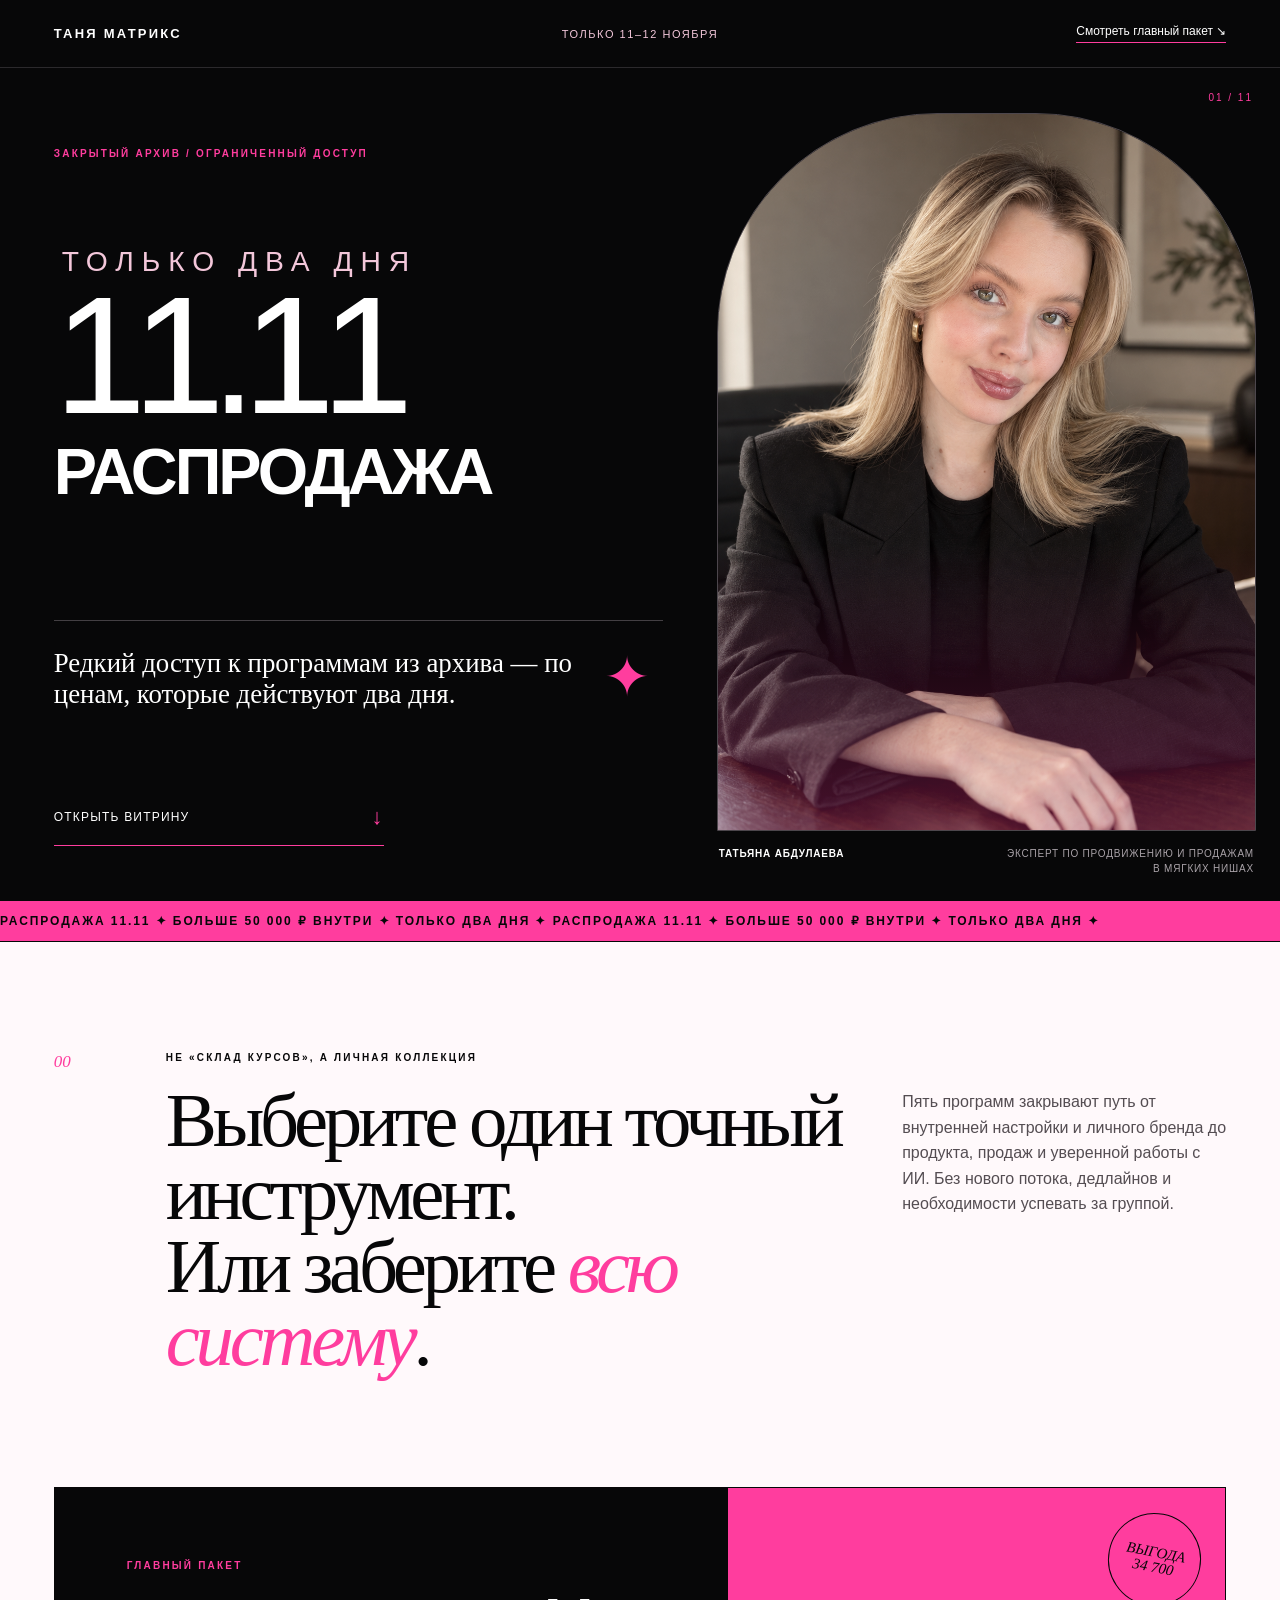
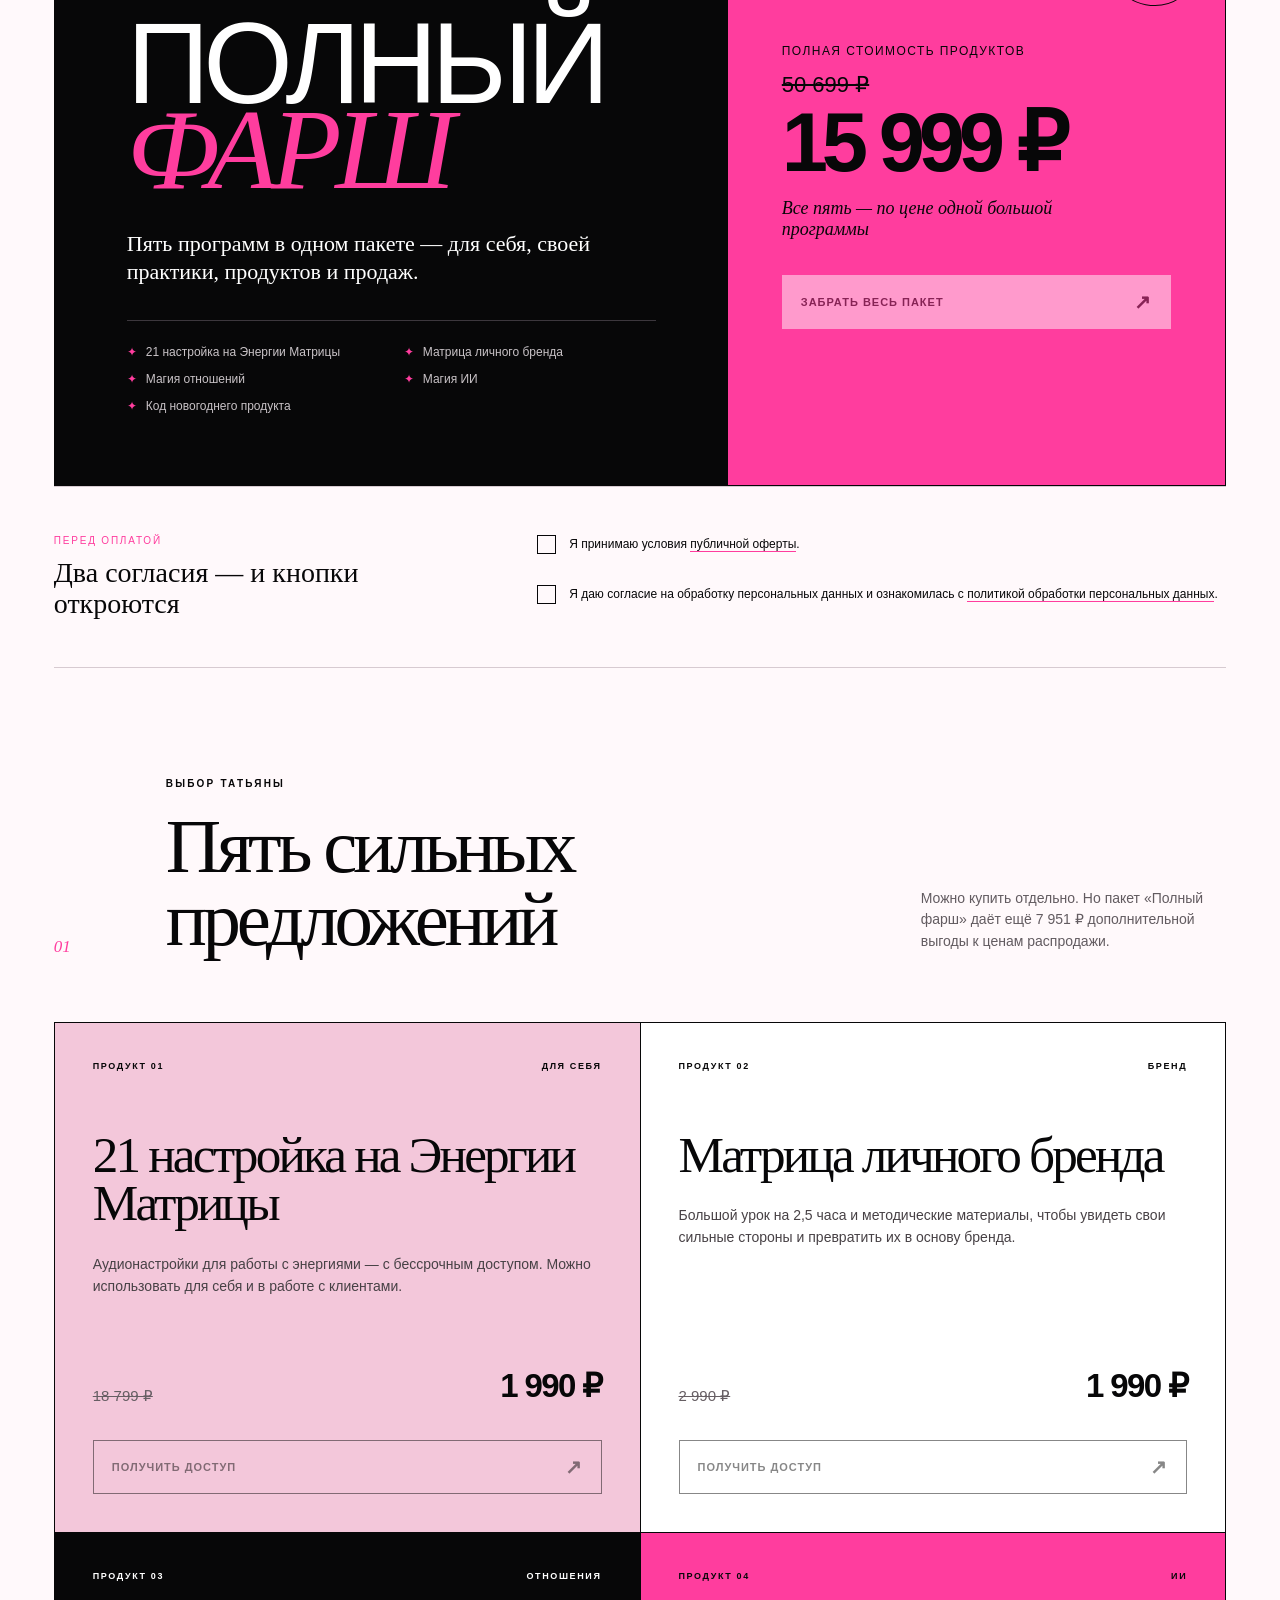
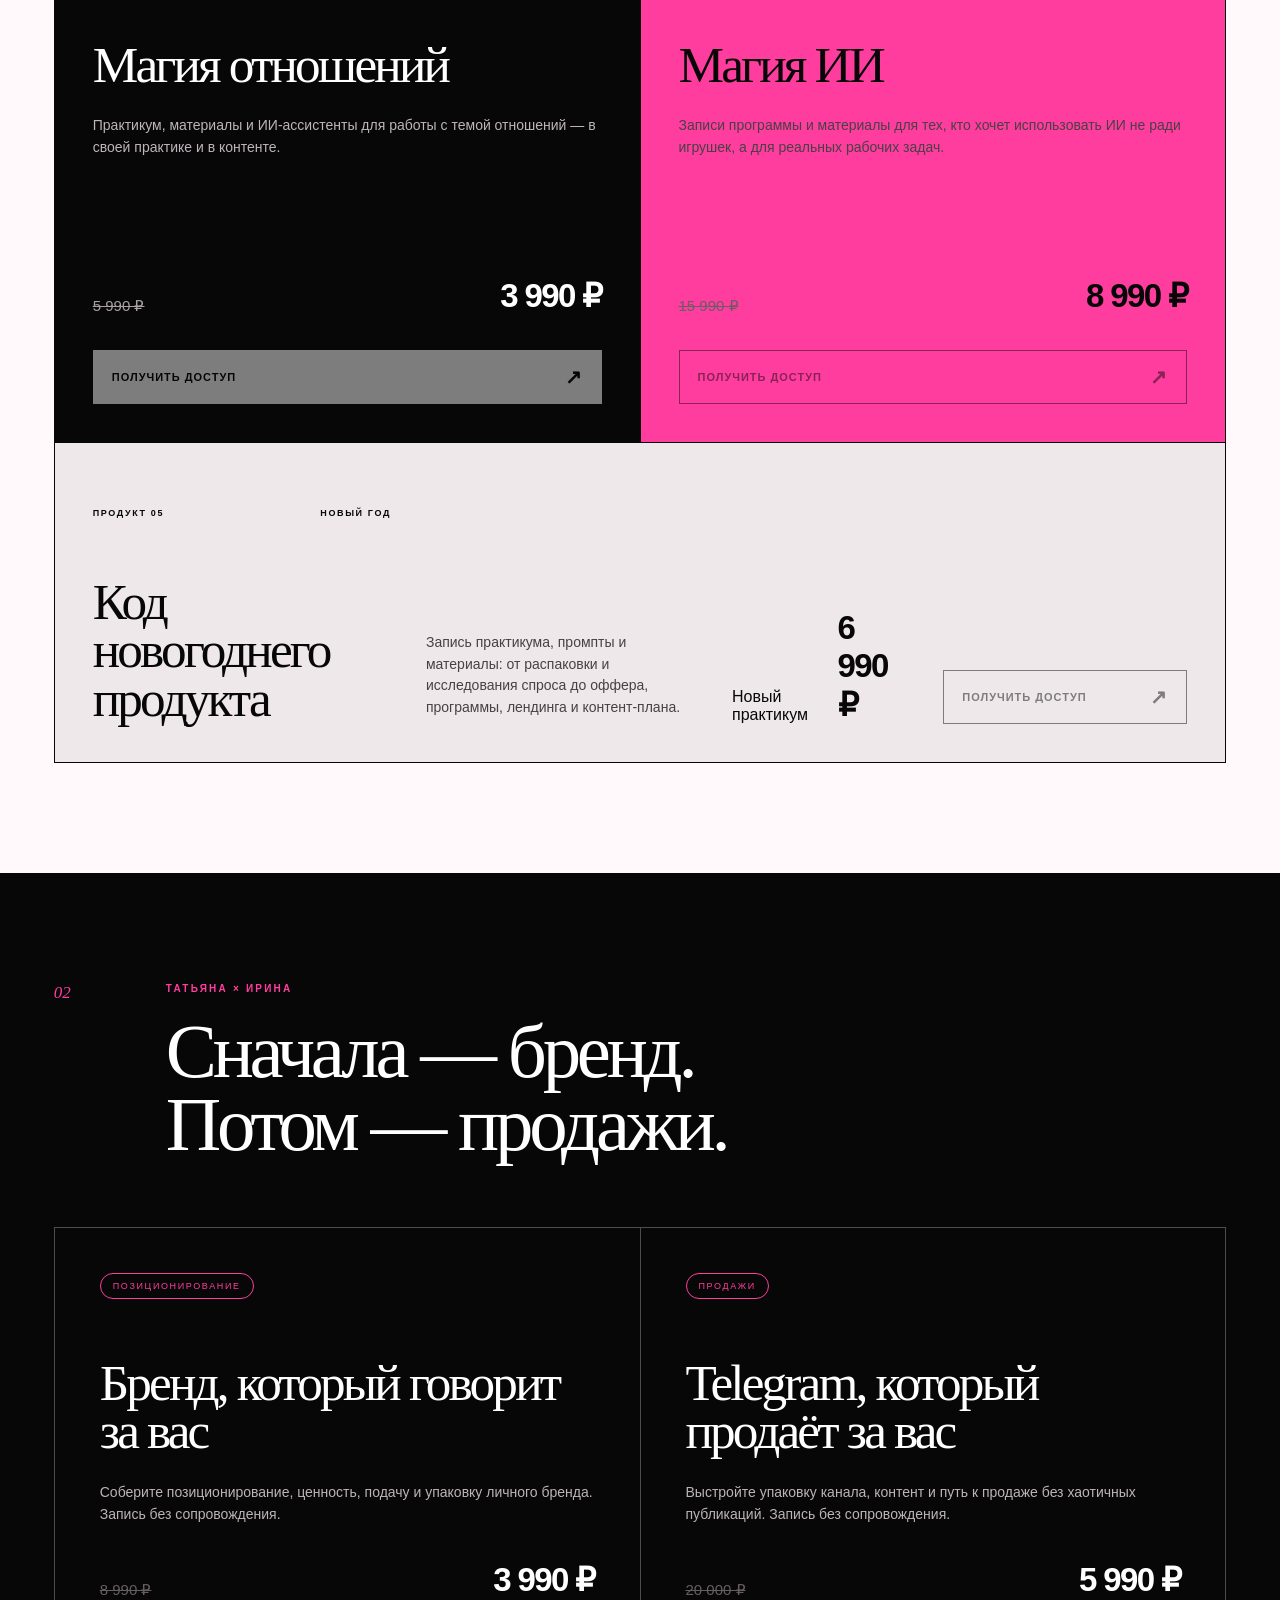
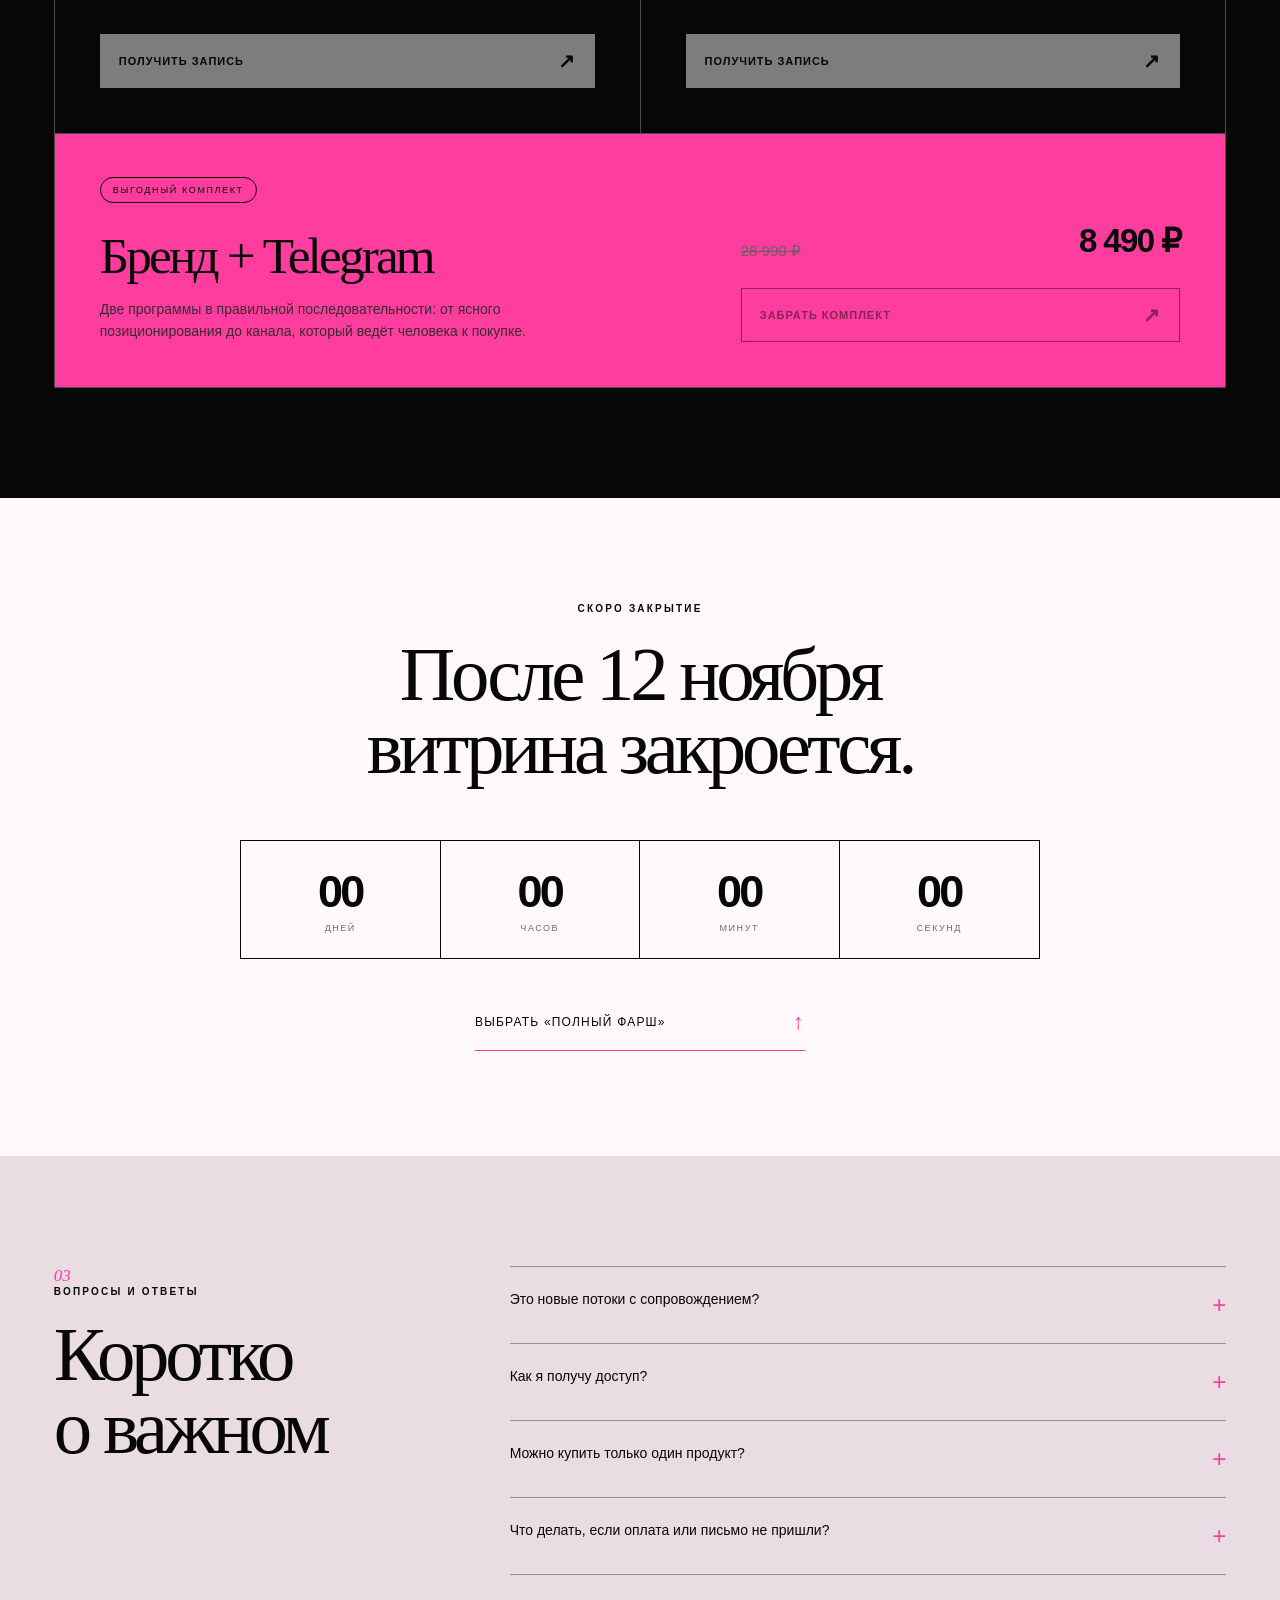
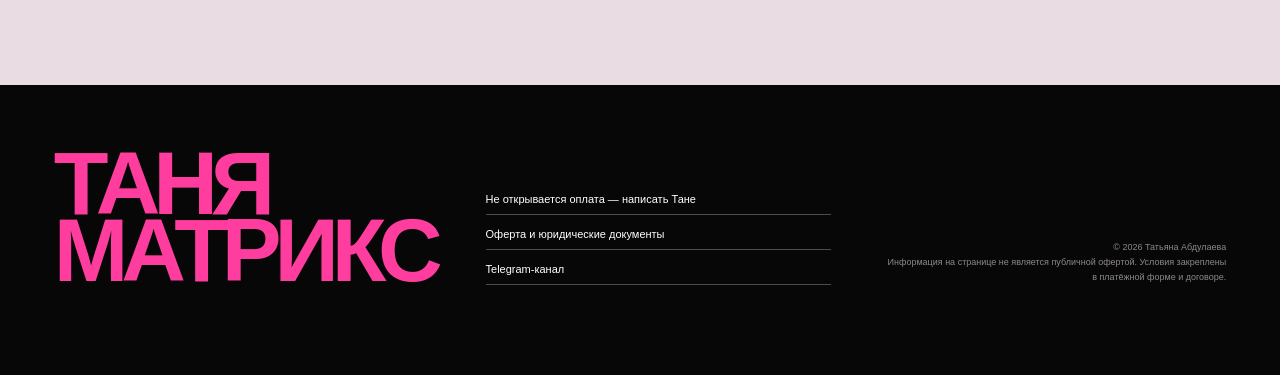
==== index.html @ 7f7f2ad3 "Translate landing interface into Russian" ====
<!doctype html>
<html lang="ru">
<head>
  <meta charset="utf-8">
  <meta name="viewport" content="width=device-width, initial-scale=1">
  <meta name="theme-color" content="#070708">
  <meta name="description" content="Распродажа 11.11 от Татьяны Абдулаевой: программы по Матрице, личному бренду, отношениям, ИИ и продажам.">
  <title>Распродажа 11.11 — Татьяна Абдулаева</title>
  <link rel="stylesheet" href="styles.css">
</head>
<body>
  <a class="skip" href="#offers">К предложениям</a>

  <header class="topbar">
    <a class="brand" href="#top" aria-label="В начало">ТАНЯ МАТРИКС</a>
    <div class="topbar-note">Только 11–12 ноября</div>
    <a class="topbar-link" href="#full">Смотреть главный пакет ↘</a>
  </header>

  <main id="top">
    <section class="hero">
      <div class="hero-copy">
        <p class="kicker">ЗАКРЫТЫЙ АРХИВ / ОГРАНИЧЕННЫЙ ДОСТУП</p>
        <h1><span>ТОЛЬКО ДВА ДНЯ</span> 11.11<br><b>РАСПРОДАЖА</b></h1>
        <div class="hero-line">
          <p>Редкий доступ к программам из архива — по ценам, которые действуют два дня.</p>
          <span class="hero-mark">✦</span>
        </div>
        <a class="arrow-link" href="#offers">Открыть витрину <span>↓</span></a>
      </div>

      <div class="hero-photo-wrap">
        <div class="photo-index">01 / 11</div>
        <div class="photo-frame">
          <img src="assets/tatiana-abdulaeva.png" alt="Татьяна Абдулаева">
        </div>
        <div class="photo-caption">
          <strong>Татьяна Абдулаева</strong>
          <span>Эксперт по продвижению и продажам в мягких нишах</span>
        </div>
      </div>
    </section>

    <div class="ticker" aria-hidden="true">
      <div>РАСПРОДАЖА 11.11 ✦ БОЛЬШЕ 50 000 ₽ ВНУТРИ ✦ ТОЛЬКО ДВА ДНЯ ✦ РАСПРОДАЖА 11.11 ✦ БОЛЬШЕ 50 000 ₽ ВНУТРИ ✦ ТОЛЬКО ДВА ДНЯ ✦</div>
    </div>

    <section class="manifesto section">
      <p class="section-no">00</p>
      <div>
        <p class="eyebrow">НЕ «СКЛАД КУРСОВ», А ЛИЧНАЯ КОЛЛЕКЦИЯ</p>
        <h2>Выберите один точный инструмент.<br>Или заберите <em>всю систему</em>.</h2>
      </div>
      <p class="manifesto-text">Пять программ закрывают путь от внутренней настройки и личного бренда до продукта, продаж и уверенной работы с ИИ. Без нового потока, дедлайнов и необходимости успевать за группой.</p>
    </section>

    <section class="full-drop section" id="full">
      <div class="full-drop-copy">
        <p class="eyebrow pink">ГЛАВНЫЙ ПАКЕТ</p>
        <h2>ПОЛНЫЙ<br><i>ФАРШ</i></h2>
        <p class="full-lead">Пять программ в одном пакете — для себя, своей практики, продуктов и продаж.</p>
        <ul>
          <li>21 настройка на Энергии Матрицы</li>
          <li>Матрица личного бренда</li>
          <li>Магия отношений</li>
          <li>Магия ИИ</li>
          <li>Код новогоднего продукта</li>
        </ul>
      </div>

      <div class="full-drop-price">
        <div class="sticker">ВЫГОДА<br>34 700</div>
        <p>Полная стоимость продуктов</p>
        <s>50 699 ₽</s>
        <strong>15 999 ₽</strong>
        <span>Все пять — по цене одной большой программы</span>
        <a class="buy-button inverse" href="https://payform.ru/b6cWEp3/" target="_blank" rel="noopener" data-buy data-product="Полный фарш">Забрать весь пакет <b>↗</b></a>
      </div>
    </section>

    <section class="consent-wrap section-narrow" id="consent">
      <div class="consent-title">
        <span>Перед оплатой</span>
        <strong>Два согласия — и кнопки откроются</strong>
      </div>
      <div class="consent-fields">
        <label><input type="checkbox" id="offerConsent"><span>Я принимаю условия <a href="https://disk.yandex.ru/d/UmcB7vXuuUsvjw" target="_blank" rel="noopener">публичной оферты</a>.</span></label>
        <label><input type="checkbox" id="privacyConsent"><span>Я даю согласие на обработку персональных данных и ознакомилась с <a href="https://disk.yandex.ru/d/UmcB7vXuuUsvjw" target="_blank" rel="noopener">политикой обработки персональных данных</a>.</span></label>
        <p class="consent-error" id="consentError" role="alert">Поставьте обе галочки, чтобы перейти к оплате.</p>
      </div>
    </section>

    <section class="offers section" id="offers">
      <div class="collection-head">
        <p class="section-no">01</p>
        <div>
          <p class="eyebrow">ВЫБОР ТАТЬЯНЫ</p>
          <h2>Пять сильных<br>предложений</h2>
        </div>
        <p>Можно купить отдельно. Но пакет «Полный фарш» даёт ещё 7 951 ₽ дополнительной выгоды к ценам распродажи.</p>
      </div>

      <div class="product-grid">
        <article class="product-card blush">
          <div class="card-top"><span>ПРОДУКТ 01</span><span>ДЛЯ СЕБЯ</span></div>
          <h3>21 настройка на Энергии Матрицы</h3>
          <p>Аудионастройки для работы с энергиями — с бессрочным доступом. Можно использовать для себя и в работе с клиентами.</p>
          <div class="price-row"><s>18 799 ₽</s><strong>1 990 ₽</strong></div>
          <a class="buy-button" href="https://payform.ru/lncWDYo/" target="_blank" rel="noopener" data-buy data-product="21 настройка на Энергии Матрицы">Получить доступ <b>↗</b></a>
        </article>

        <article class="product-card white">
          <div class="card-top"><span>ПРОДУКТ 02</span><span>БРЕНД</span></div>
          <h3>Матрица личного бренда</h3>
          <p>Большой урок на 2,5 часа и методические материалы, чтобы увидеть свои сильные стороны и превратить их в основу бренда.</p>
          <div class="price-row"><s>2 990 ₽</s><strong>1 990 ₽</strong></div>
          <a class="buy-button" href="https://payform.ru/4scWE5y/" target="_blank" rel="noopener" data-buy data-product="Матрица личного бренда">Получить доступ <b>↗</b></a>
        </article>

        <article class="product-card black">
          <div class="card-top"><span>ПРОДУКТ 03</span><span>ОТНОШЕНИЯ</span></div>
          <h3>Магия отношений</h3>
          <p>Практикум, материалы и ИИ-ассистенты для работы с темой отношений — в своей практике и в контенте.</p>
          <div class="price-row"><s>5 990 ₽</s><strong>3 990 ₽</strong></div>
          <a class="buy-button inverse" href="https://payform.ru/5qcWE35/" target="_blank" rel="noopener" data-buy data-product="Магия отношений">Получить доступ <b>↗</b></a>
        </article>

        <article class="product-card hot">
          <div class="card-top"><span>ПРОДУКТ 04</span><span>ИИ</span></div>
          <h3>Магия ИИ</h3>
          <p>Записи программы и материалы для тех, кто хочет использовать ИИ не ради игрушек, а для реальных рабочих задач.</p>
          <div class="price-row"><s>15 990 ₽</s><strong>8 990 ₽</strong></div>
          <a class="buy-button" href="https://payform.ru/bwcWE9l/" target="_blank" rel="noopener" data-buy data-product="Магия ИИ">Получить доступ <b>↗</b></a>
        </article>

        <article class="product-card wide editorial">
          <div>
            <div class="card-top"><span>ПРОДУКТ 05</span><span>НОВЫЙ ГОД</span></div>
            <h3>Код новогоднего продукта</h3>
          </div>
          <p>Запись практикума, промпты и материалы: от распаковки и исследования спроса до оффера, программы, лендинга и контент-плана.</p>
          <div class="price-row"><span>Новый практикум</span><strong>6 990 ₽</strong></div>
          <a class="buy-button" href="https://payform.ru/g7cWEbB/" target="_blank" rel="noopener" data-buy data-product="Код новогоднего продукта">Получить доступ <b>↗</b></a>
        </article>
      </div>
    </section>

    <section class="collab section">
      <div class="collab-head">
        <p class="section-no">02</p>
        <div>
          <p class="eyebrow pink">ТАТЬЯНА × ИРИНА</p>
          <h2>Сначала — бренд.<br>Потом — продажи.</h2>
        </div>
      </div>

      <div class="collab-grid">
        <article class="collab-card">
          <span class="capsule">ПОЗИЦИОНИРОВАНИЕ</span>
          <h3>Бренд, который говорит за вас</h3>
          <p>Соберите позиционирование, ценность, подачу и упаковку личного бренда. Запись без сопровождения.</p>
          <div class="price-row"><s>8 990 ₽</s><strong>3 990 ₽</strong></div>
          <a class="buy-button inverse" href="https://payform.ru/qlcWExh/" target="_blank" rel="noopener" data-buy data-product="Бренд, который говорит за вас">Получить запись <b>↗</b></a>
        </article>

        <article class="collab-card">
          <span class="capsule">ПРОДАЖИ</span>
          <h3>Telegram, который продаёт за вас</h3>
          <p>Выстройте упаковку канала, контент и путь к продаже без хаотичных публикаций. Запись без сопровождения.</p>
          <div class="price-row"><s>20 000 ₽</s><strong>5 990 ₽</strong></div>
          <a class="buy-button inverse" href="https://payform.ru/3jcWEB8/" target="_blank" rel="noopener" data-buy data-product="Telegram, который продаёт за вас">Получить запись <b>↗</b></a>
        </article>

        <article class="collab-card bundle">
          <div>
            <span class="capsule light">ВЫГОДНЫЙ КОМПЛЕКТ</span>
            <h3>Бренд + Telegram</h3>
            <p>Две программы в правильной последовательности: от ясного позиционирования до канала, который ведёт человека к покупке.</p>
          </div>
          <div class="bundle-buy">
            <div class="price-row"><s>28 990 ₽</s><strong>8 490 ₽</strong></div>
            <a class="buy-button" href="https://payform.ru/ctcWEG5/" target="_blank" rel="noopener" data-buy data-product="Бренд + Telegram">Забрать комплект <b>↗</b></a>
          </div>
        </article>
      </div>
    </section>

    <section class="deadline section-narrow">
      <p class="eyebrow">СКОРО ЗАКРЫТИЕ</p>
      <h2>После 12 ноября<br>витрина закроется.</h2>
      <div class="timer" aria-label="До закрытия распродажи">
        <div><strong id="days">00</strong><span>дней</span></div>
        <div><strong id="hours">00</strong><span>часов</span></div>
        <div><strong id="minutes">00</strong><span>минут</span></div>
        <div><strong id="seconds">00</strong><span>секунд</span></div>
      </div>
      <a class="arrow-link dark" href="#full">Выбрать «Полный фарш» <span>↑</span></a>
    </section>

    <section class="faq section">
      <div>
        <p class="section-no">03</p>
        <p class="eyebrow">ВОПРОСЫ И ОТВЕТЫ</p>
        <h2>Коротко<br>о важном</h2>
      </div>
      <div class="faq-list">
        <details><summary>Это новые потоки с сопровождением?<span>+</span></summary><p>Нет. Вы покупаете записи и материалы и проходите их самостоятельно в удобном темпе.</p></details>
        <details><summary>Как я получу доступ?<span>+</span></summary><p>После оплаты доступ придёт на адрес электронной почты, который вы укажете в форме. Проверьте папки «Спам» и «Промоакции».</p></details>
        <details><summary>Можно купить только один продукт?<span>+</span></summary><p>Да. Все предложения доступны отдельно. «Полный фарш» — вариант для тех, кому нужны сразу все пять программ.</p></details>
        <details><summary>Что делать, если оплата или письмо не пришли?<span>+</span></summary><p>Напишите Татьяне в Telegram — поможем проверить оплату и восстановить доступ.</p></details>
      </div>
    </section>
  </main>

  <footer class="footer">
    <div class="footer-title">ТАНЯ<br>МАТРИКС</div>
    <div class="footer-links">
      <a href="https://t.me/tati012?text=%D0%A2%D0%B0%D0%BD%D1%8F%2C%20%D1%83%20%D0%BC%D0%B5%D0%BD%D1%8F%20%D0%BD%D0%B5%20%D0%BE%D1%82%D0%BA%D1%80%D1%8B%D0%B2%D0%B0%D0%B5%D1%82%D1%81%D1%8F%20%D0%BE%D0%BF%D0%BB%D0%B0%D1%82%D0%B0%20%D1%80%D0%B0%D1%81%D0%BF%D1%80%D0%BE%D0%B4%D0%B0%D0%B6%D0%B8%2011.11" target="_blank" rel="noopener">Не открывается оплата — написать Тане</a>
      <a href="https://disk.yandex.ru/d/UmcB7vXuuUsvjw" target="_blank" rel="noopener">Оферта и юридические документы</a>
      <a href="https://t.me/TanyaMatrix" target="_blank" rel="noopener">Telegram-канал</a>
    </div>
    <div class="footer-copy">© 2026 Татьяна Абдулаева<br>Информация на странице не является публичной офертой. Условия закреплены в платёжной форме и договоре.</div>
  </footer>

  <div class="mobile-bar">
    <div><span>Полный фарш</span><strong>15 999 ₽</strong></div>
    <a href="https://payform.ru/b6cWEp3/" target="_blank" rel="noopener" data-buy data-product="Полный фарш">Купить ↗</a>
  </div>

  <script src="script.js"></script>
</body>
</html>
---- styles.css ----
:root{--black:#070708;--pink:#ff3d9e;--pink2:#ff76b9;--blush:#f3c7da;--paper:#fff9fb;--white:#fff;--line:#252226;--muted:#8d858b;--pad:clamp(20px,4.2vw,72px)}
*{box-sizing:border-box}
html{scroll-behavior:smooth;scroll-padding-top:80px}
body{margin:0;background:var(--paper);color:var(--black);font-family:"Helvetica Neue",Arial,sans-serif;-webkit-font-smoothing:antialiased}
a{color:inherit;text-decoration:none}
button,input{font:inherit}
img{display:block;max-width:100%}
h1,h2,h3,p{margin:0}
h1,h2,h3{font-weight:500;letter-spacing:-.055em}
.skip{position:fixed;left:20px;top:-80px;z-index:99;background:var(--pink);padding:12px 18px}.skip:focus{top:15px}
.topbar{height:68px;padding:0 var(--pad);display:grid;grid-template-columns:1fr auto 1fr;align-items:center;background:var(--black);color:#fff;border-bottom:1px solid #2b292c;position:relative;z-index:5}
.brand{font-size:13px;font-weight:800;letter-spacing:.17em}.topbar-note{font-size:11px;letter-spacing:.14em;text-transform:uppercase;color:var(--blush)}.topbar-link{justify-self:end;font-size:12px;border-bottom:1px solid var(--pink);padding-bottom:4px}
.hero{min-height:calc(100svh - 68px);display:grid;grid-template-columns:1.12fr .88fr;background:var(--black);color:#fff;overflow:hidden}
.hero-copy{padding:80px var(--pad) 54px;display:flex;flex-direction:column;justify-content:space-between;position:relative}
.kicker,.eyebrow{font-size:10px;font-weight:800;letter-spacing:.22em;text-transform:uppercase}.kicker{color:var(--pink)}
.hero h1{font-size:clamp(92px,13vw,210px);line-height:.72;letter-spacing:-.085em;margin:48px 0 70px}.hero h1 span{display:block;font-size:.17em;letter-spacing:.28em;color:var(--blush);margin:0 0 25px 8px}.hero h1 b{display:block;font-size:.39em;line-height:1.05;letter-spacing:-.045em;font-weight:600;margin-top:22px}
.hero-line{display:grid;grid-template-columns:minmax(220px,520px) auto;gap:30px;align-items:end;border-top:1px solid #433f43;padding-top:24px}.hero-line p{font-family:Georgia,serif;font-size:clamp(19px,2.1vw,31px);line-height:1.13}.hero-mark{font-size:55px;color:var(--pink)}
.arrow-link{margin-top:36px;display:flex;justify-content:space-between;align-items:center;width:min(100%,330px);padding:15px 0;border-bottom:1px solid var(--pink);font-size:12px;text-transform:uppercase;letter-spacing:.1em}.arrow-link span{font-size:22px;color:var(--pink)}
.hero-photo-wrap{padding:24px 24px 24px 0;display:grid;grid-template-rows:auto 1fr auto;background:var(--black);min-width:0}.photo-index{text-align:right;font-size:10px;letter-spacing:.2em;color:var(--pink);padding:0 3px 10px}.photo-frame{height:100%;min-height:560px;border-radius:220px 220px 0 0;overflow:hidden;position:relative;border:1px solid #4c464c}.photo-frame:after{content:"";position:absolute;inset:0;background:linear-gradient(180deg,transparent 60%,rgba(255,61,158,.28));mix-blend-mode:screen}.photo-frame img{width:100%;height:100%;object-fit:cover;object-position:50% 42%;filter:saturate(.78) contrast(1.05)}
.photo-caption{display:flex;justify-content:space-between;gap:20px;padding:16px 2px 0;font-size:10px;line-height:1.45;text-transform:uppercase;letter-spacing:.08em}.photo-caption span{text-align:right;color:#a9a2a8;max-width:250px}
.ticker{overflow:hidden;background:var(--pink);border-block:1px solid var(--black);padding:13px 0;white-space:nowrap}.ticker div{font-size:12px;font-weight:900;letter-spacing:.16em;animation:marquee 26s linear infinite}@keyframes marquee{to{transform:translateX(-50%)}}
.section{padding:110px var(--pad)}.section-narrow{margin:0 var(--pad);padding:48px 0}.section-no{font:italic 17px Georgia,serif;color:var(--pink)}
.manifesto{display:grid;grid-template-columns:70px 1.5fr .7fr;gap:42px;align-items:start;background:var(--paper)}.manifesto h2,.collection-head h2,.collab h2,.faq h2,.deadline h2{font-family:Georgia,serif;font-size:clamp(45px,6vw,94px);line-height:.95;margin-top:22px}.manifesto h2 em{color:var(--pink);font-weight:400}.manifesto-text{font-size:16px;line-height:1.6;color:#544d52;max-width:420px;padding-top:37px}
.full-drop{margin:0 var(--pad);padding:0;display:grid;grid-template-columns:1.15fr .85fr;background:var(--black);color:#fff;border:1px solid var(--black);position:relative;overflow:hidden}.full-drop:before{content:"11.11";position:absolute;right:-70px;top:-50px;font-size:220px;font-weight:900;color:#ffffff09;letter-spacing:-.09em}.full-drop-copy{padding:72px}.eyebrow.pink{color:var(--pink)}.full-drop h2{font-size:clamp(72px,9vw,148px);line-height:.74;margin:50px 0 38px}.full-drop h2 i{color:var(--pink);font-family:Georgia,serif;font-weight:400}.full-lead{font:22px/1.25 Georgia,serif;max-width:520px;margin-bottom:35px}.full-drop ul{margin:0;padding:24px 0 0;list-style:none;border-top:1px solid #3c373d;display:grid;grid-template-columns:1fr 1fr;gap:13px 25px;font-size:12px;color:#c9c3c7}.full-drop li:before{content:"✦";color:var(--pink);margin-right:9px}.full-drop-price{background:var(--pink);color:var(--black);padding:72px 54px;display:flex;flex-direction:column;justify-content:center;position:relative}.full-drop-price p{font-size:12px;text-transform:uppercase;letter-spacing:.12em}.full-drop-price s{font-size:22px;margin-top:14px}.full-drop-price>strong{font-size:clamp(55px,6.5vw,104px);letter-spacing:-.075em;line-height:.9;margin:8px 0 17px}.full-drop-price>span{font:italic 18px Georgia,serif;max-width:350px}.sticker{position:absolute;right:24px;top:25px;width:93px;height:93px;border:1px solid var(--black);border-radius:50%;display:grid;place-items:center;text-align:center;font:italic 15px/1 Georgia,serif;transform:rotate(11deg)}
.buy-button{margin-top:35px;min-height:53px;padding:14px 18px;display:flex;justify-content:space-between;align-items:center;border:1px solid var(--black);font-size:11px;font-weight:800;letter-spacing:.09em;text-transform:uppercase;transition:.2s}.buy-button:hover{transform:translateY(-3px);box-shadow:5px 5px 0 var(--black)}.buy-button b{font-size:20px}.buy-button.inverse{border-color:#fff;background:#fff;color:var(--black)}.buy-button.inverse:hover{box-shadow:5px 5px 0 var(--pink)}.buy-button[aria-disabled="true"]{opacity:.48;cursor:not-allowed;filter:grayscale(.7)}
.consent-wrap{border-block:1px solid #d7cbd1;display:grid;grid-template-columns:.75fr 1.25fr;gap:70px;scroll-margin-top:90px}.consent-title{display:flex;flex-direction:column;gap:12px}.consent-title span{font-size:10px;letter-spacing:.18em;text-transform:uppercase;color:var(--pink)}.consent-title strong{font:28px/1.08 Georgia,serif}.consent-fields{display:grid;gap:15px}.consent-fields label{display:flex;gap:13px;align-items:flex-start;font-size:12px;line-height:1.5}.consent-fields input{appearance:none;flex:0 0 19px;height:19px;border:1px solid var(--black);margin:0;display:grid;place-items:center}.consent-fields input:checked{background:var(--pink)}.consent-fields input:checked:after{content:"✓";font-weight:bold;font-size:13px}.consent-fields a{border-bottom:1px solid var(--pink)}.consent-error{font-size:11px;color:#b0004e;display:none}.consent-error.show{display:block}
.collection-head{display:grid;grid-template-columns:70px 1.4fr .6fr;gap:42px;align-items:end;margin-bottom:65px}.collection-head>p:last-child{font-size:14px;line-height:1.55;color:#625b60;padding-bottom:4px}.product-grid{display:grid;grid-template-columns:repeat(2,1fr);border-top:1px solid var(--black);border-left:1px solid var(--black)}.product-card{min-height:510px;padding:38px;display:flex;flex-direction:column;border-right:1px solid var(--black);border-bottom:1px solid var(--black)}.product-card.blush{background:var(--blush)}.product-card.white{background:#fff}.product-card.black{background:var(--black);color:#fff}.product-card.hot{background:var(--pink)}.card-top{display:flex;justify-content:space-between;font-size:9px;font-weight:800;letter-spacing:.18em}.product-card h3,.collab-card h3{font-family:Georgia,serif;font-size:clamp(34px,4vw,62px);line-height:.95;margin:60px 0 26px}.product-card p{font-size:14px;line-height:1.55;max-width:510px;color:#474145}.product-card.black p{color:#bdb5ba}.price-row{margin-top:auto;padding-top:35px;display:flex;justify-content:space-between;gap:15px;align-items:end}.price-row s{font-size:15px;color:#665e63}.black .price-row s{color:#aaa1a7}.price-row strong{font-size:33px;letter-spacing:-.05em}.product-card.wide{grid-column:1/-1;min-height:320px;display:grid;grid-template-columns:1.1fr 1fr .65fr .9fr;gap:35px;align-items:end;background:#eee8eb}.product-card.wide h3{margin-bottom:0}.product-card.wide p{padding-bottom:5px}.product-card.wide .price-row{padding:0}.product-card.wide .buy-button{margin:0}
.collab{background:var(--black);color:#fff}.collab-head{display:grid;grid-template-columns:70px 1fr;gap:42px;margin-bottom:65px}.collab-grid{display:grid;grid-template-columns:1fr 1fr;border-left:1px solid #504a50;border-top:1px solid #504a50}.collab-card{padding:45px;min-height:470px;border-right:1px solid #504a50;border-bottom:1px solid #504a50;display:flex;flex-direction:column}.capsule{align-self:flex-start;border:1px solid var(--pink);color:var(--pink);border-radius:999px;padding:7px 12px;font-size:9px;letter-spacing:.18em}.collab-card p{font-size:14px;line-height:1.55;color:#bcb4b9;max-width:500px}.collab-card.bundle{grid-column:1/-1;min-height:auto;display:grid;grid-template-columns:1fr .75fr;gap:55px;background:var(--pink);color:var(--black)}.collab-card.bundle h3{margin:35px 0 18px}.collab-card.bundle p{color:#3a2932}.capsule.light{border-color:var(--black);color:var(--black)}.bundle-buy{display:flex;flex-direction:column;justify-content:end}.bundle-buy .price-row{margin:0}.bundle-buy .buy-button{margin-top:28px}
.deadline{text-align:center;padding:105px 0}.deadline h2{margin:25px auto 55px}.timer{display:grid;grid-template-columns:repeat(4,1fr);max-width:800px;margin:auto;border:1px solid var(--black)}.timer div{padding:25px 10px;border-right:1px solid var(--black)}.timer div:last-child{border-right:0}.timer strong{display:block;font-size:45px;letter-spacing:-.06em}.timer span{display:block;font-size:9px;text-transform:uppercase;letter-spacing:.17em;color:#716a6f;margin-top:5px}.arrow-link.dark{margin:35px auto 0;color:var(--black)}
.faq{display:grid;grid-template-columns:.7fr 1.3fr;gap:70px;background:#eadce3}.faq-list details{border-top:1px solid #988d93}.faq-list details:last-child{border-bottom:1px solid #988d93}.faq-list summary{cursor:pointer;list-style:none;padding:24px 0;display:flex;justify-content:space-between;gap:20px;font-size:14px}.faq-list summary::-webkit-details-marker{display:none}.faq-list summary span{font-size:24px;color:var(--pink)}.faq-list details[open] summary span{transform:rotate(45deg)}.faq-list details p{font-size:13px;line-height:1.6;color:#5e565b;padding:0 40px 24px 0;max-width:720px}
.footer{padding:65px var(--pad) 90px;background:var(--black);color:#fff;display:grid;grid-template-columns:1fr 1fr 1fr;gap:50px;align-items:end}.footer-title{font-size:clamp(46px,7vw,105px);font-weight:900;line-height:.75;letter-spacing:-.08em;color:var(--pink)}.footer-links{display:flex;flex-direction:column;gap:13px;font-size:11px}.footer-links a{border-bottom:1px solid #504a50;padding-bottom:9px}.footer-copy{font-size:9px;line-height:1.65;color:#8e878c;text-align:right}.mobile-bar{display:none}
@media(max-width:900px){.topbar{grid-template-columns:1fr 1fr}.topbar-note{display:none}.hero{grid-template-columns:1fr}.hero-copy{min-height:620px;padding-top:55px}.hero h1{font-size:clamp(86px,25vw,150px);margin:55px 0}.hero-photo-wrap{padding:0 20px 25px}.photo-frame{min-height:0;height:auto;aspect-ratio:.83}.manifesto,.collection-head{grid-template-columns:45px 1fr}.manifesto-text,.collection-head>p:last-child{grid-column:2}.full-drop{grid-template-columns:1fr}.full-drop-copy{padding:55px 35px}.full-drop-price{padding:55px 35px}.product-card.wide{grid-template-columns:1fr;align-items:start}.product-card.wide .price-row{padding-top:15px}.consent-wrap{grid-template-columns:1fr;gap:28px}.footer{grid-template-columns:1fr 1fr}.footer-copy{grid-column:1/-1;text-align:left}.full-drop ul{grid-template-columns:1fr}}
@media(max-width:620px){body{padding-bottom:72px}.topbar{height:58px;padding:0 18px}.brand{font-size:11px}.topbar-link{font-size:9px}.hero{min-height:auto}.hero-copy{min-height:545px;padding:45px 20px 35px}.hero h1{font-size:26vw;line-height:.76;margin:45px 0}.hero h1 b{font-size:.36em;margin-top:16px}.hero-line{grid-template-columns:1fr auto}.hero-line p{font-size:18px}.hero-mark{font-size:35px}.hero-photo-wrap{padding:0 12px 18px}.photo-caption{flex-direction:column;gap:4px}.photo-caption span{text-align:left}.ticker{padding:11px 0}.section{padding:72px 20px}.section-narrow{margin:0 20px}.manifesto{grid-template-columns:1fr;gap:22px}.manifesto .section-no{display:none}.manifesto h2,.collection-head h2,.collab h2,.faq h2,.deadline h2{font-size:44px}.manifesto-text,.collection-head>p:last-child{grid-column:auto;padding-top:0}.full-drop{margin:0}.full-drop-copy,.full-drop-price{padding:50px 20px}.full-drop h2{font-size:74px}.full-drop-price>strong{font-size:57px}.sticker{width:72px;height:72px;font-size:10px}.consent-wrap{padding:35px 0}.collection-head{grid-template-columns:1fr;gap:22px}.collection-head .section-no{display:none}.product-grid{grid-template-columns:1fr}.product-card{min-height:450px;padding:27px}.product-card.wide{grid-column:auto}.product-card h3,.collab-card h3{font-size:39px;margin-top:45px}.collab-head{grid-template-columns:1fr}.collab-head .section-no{display:none}.collab-grid{grid-template-columns:1fr}.collab-card{min-height:430px;padding:30px}.collab-card.bundle{grid-column:auto;grid-template-columns:1fr;min-height:auto}.timer strong{font-size:30px}.timer div{padding:18px 5px}.timer span{font-size:7px}.faq{grid-template-columns:1fr;gap:45px}.footer{grid-template-columns:1fr;padding:55px 20px 35px}.footer-copy{text-align:left}.mobile-bar{position:fixed;z-index:20;bottom:0;left:0;right:0;height:72px;padding:10px 12px;background:var(--black);color:#fff;display:flex;justify-content:space-between;align-items:center;border-top:1px solid #3c373d}.mobile-bar div{display:flex;flex-direction:column;font-size:10px}.mobile-bar strong{font-size:20px;color:var(--pink)}.mobile-bar a{background:var(--pink);color:var(--black);padding:14px 17px;font-size:11px;font-weight:bold}.mobile-bar a[aria-disabled="true"]{opacity:.5}}
@media(prefers-reduced-motion:reduce){html{scroll-behavior:auto}.ticker div{animation:none}.buy-button{transition:none}}
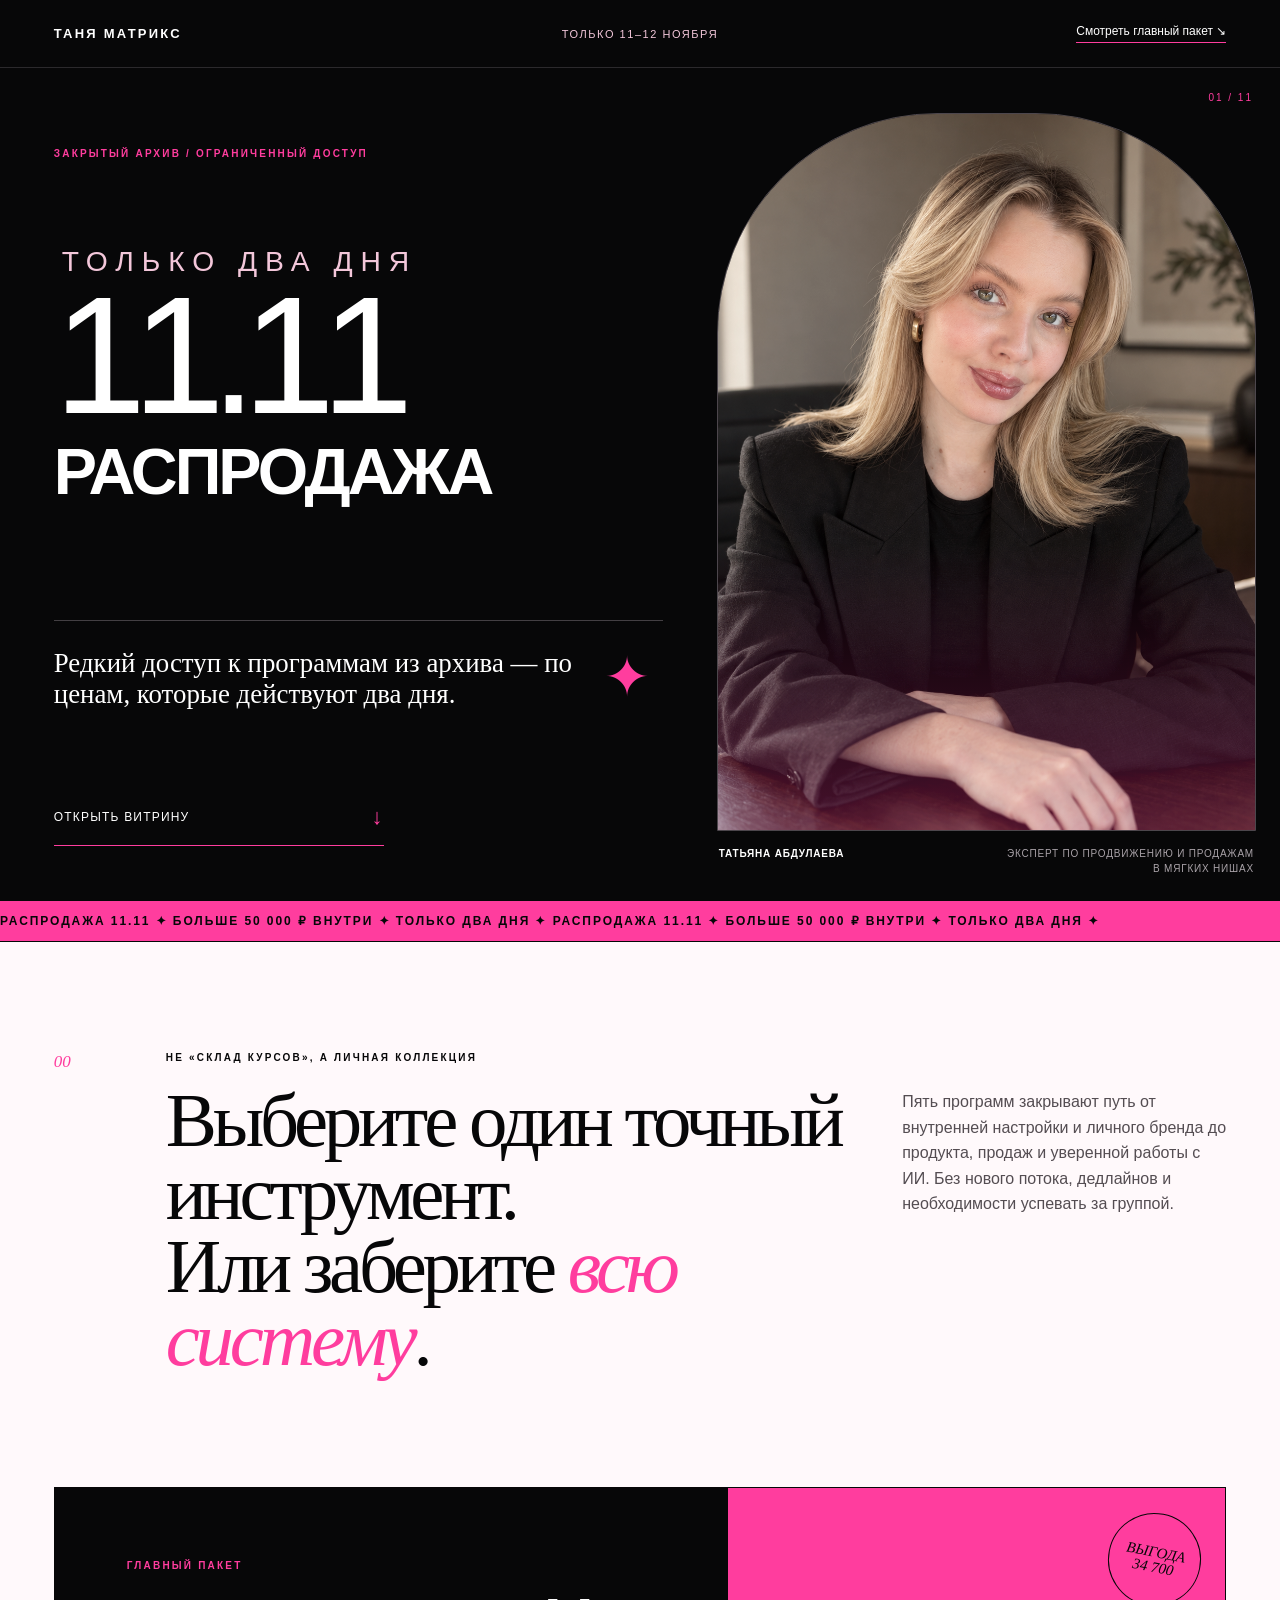
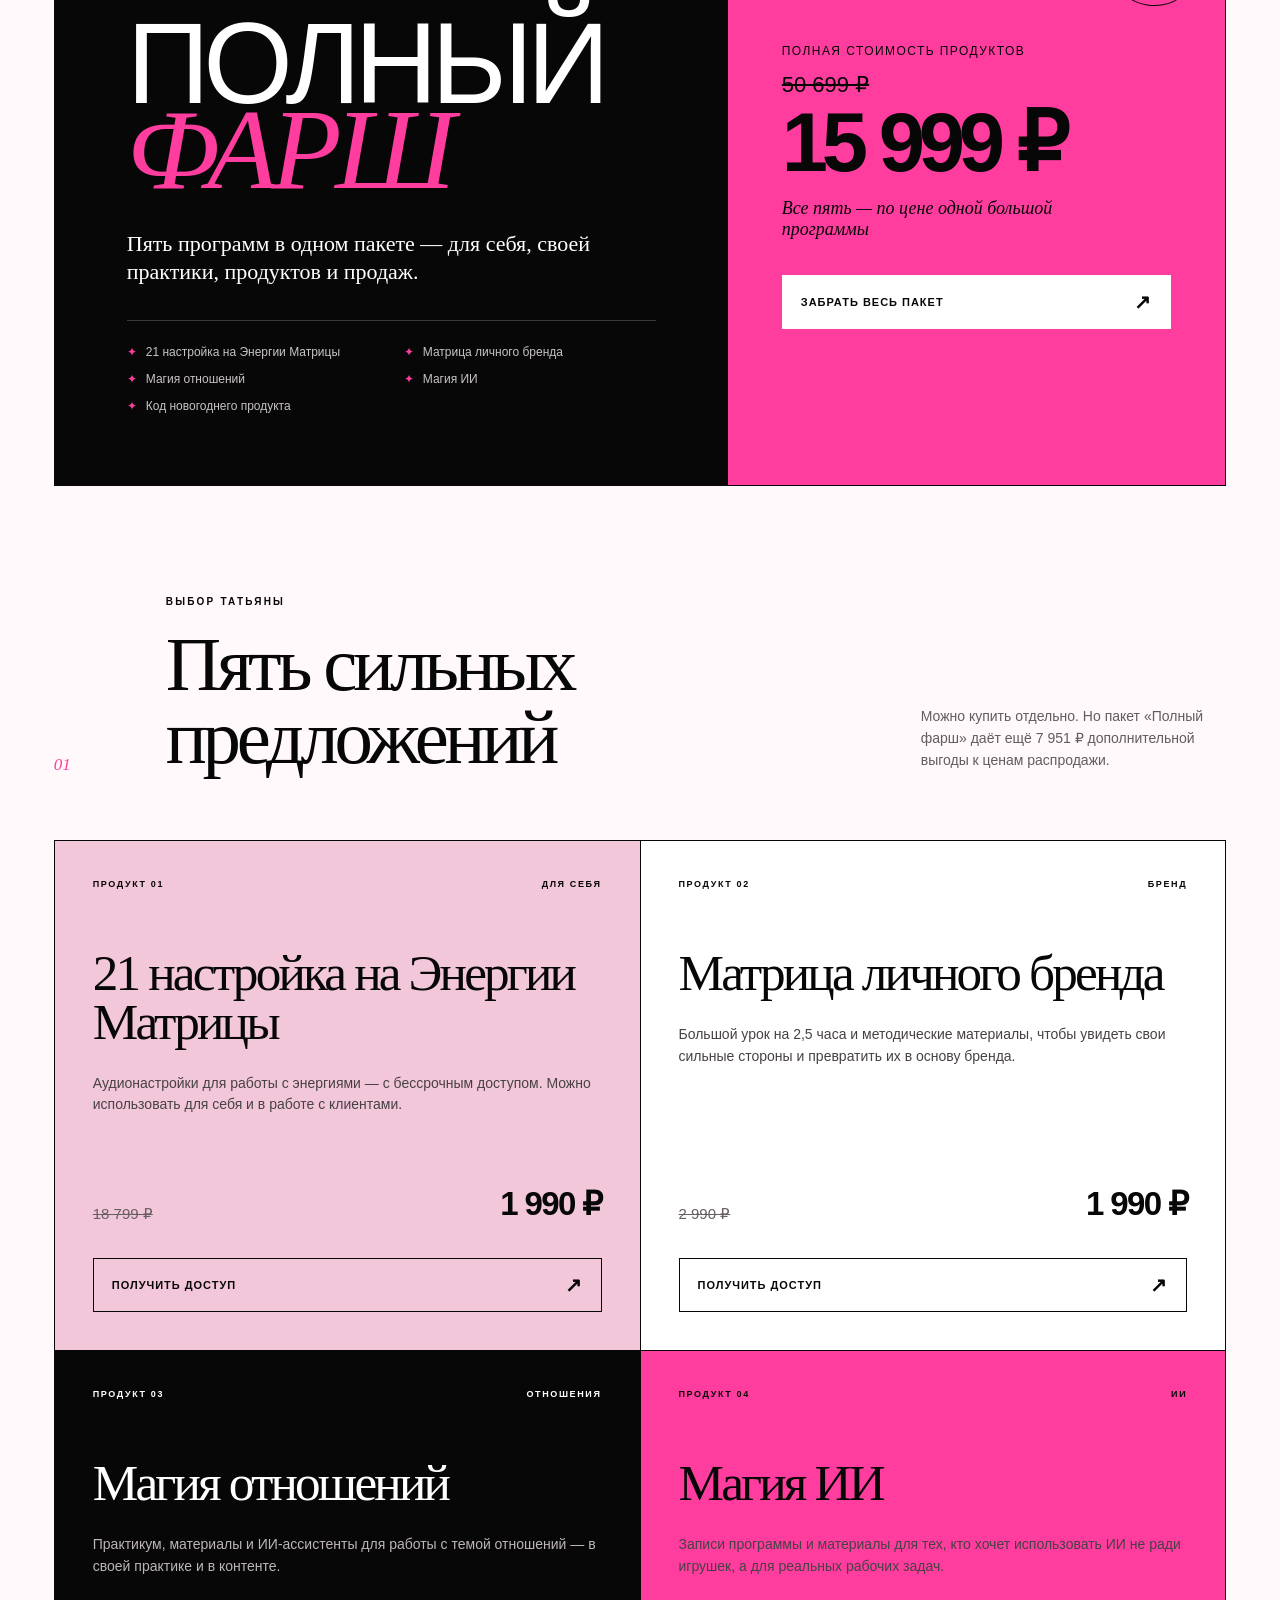
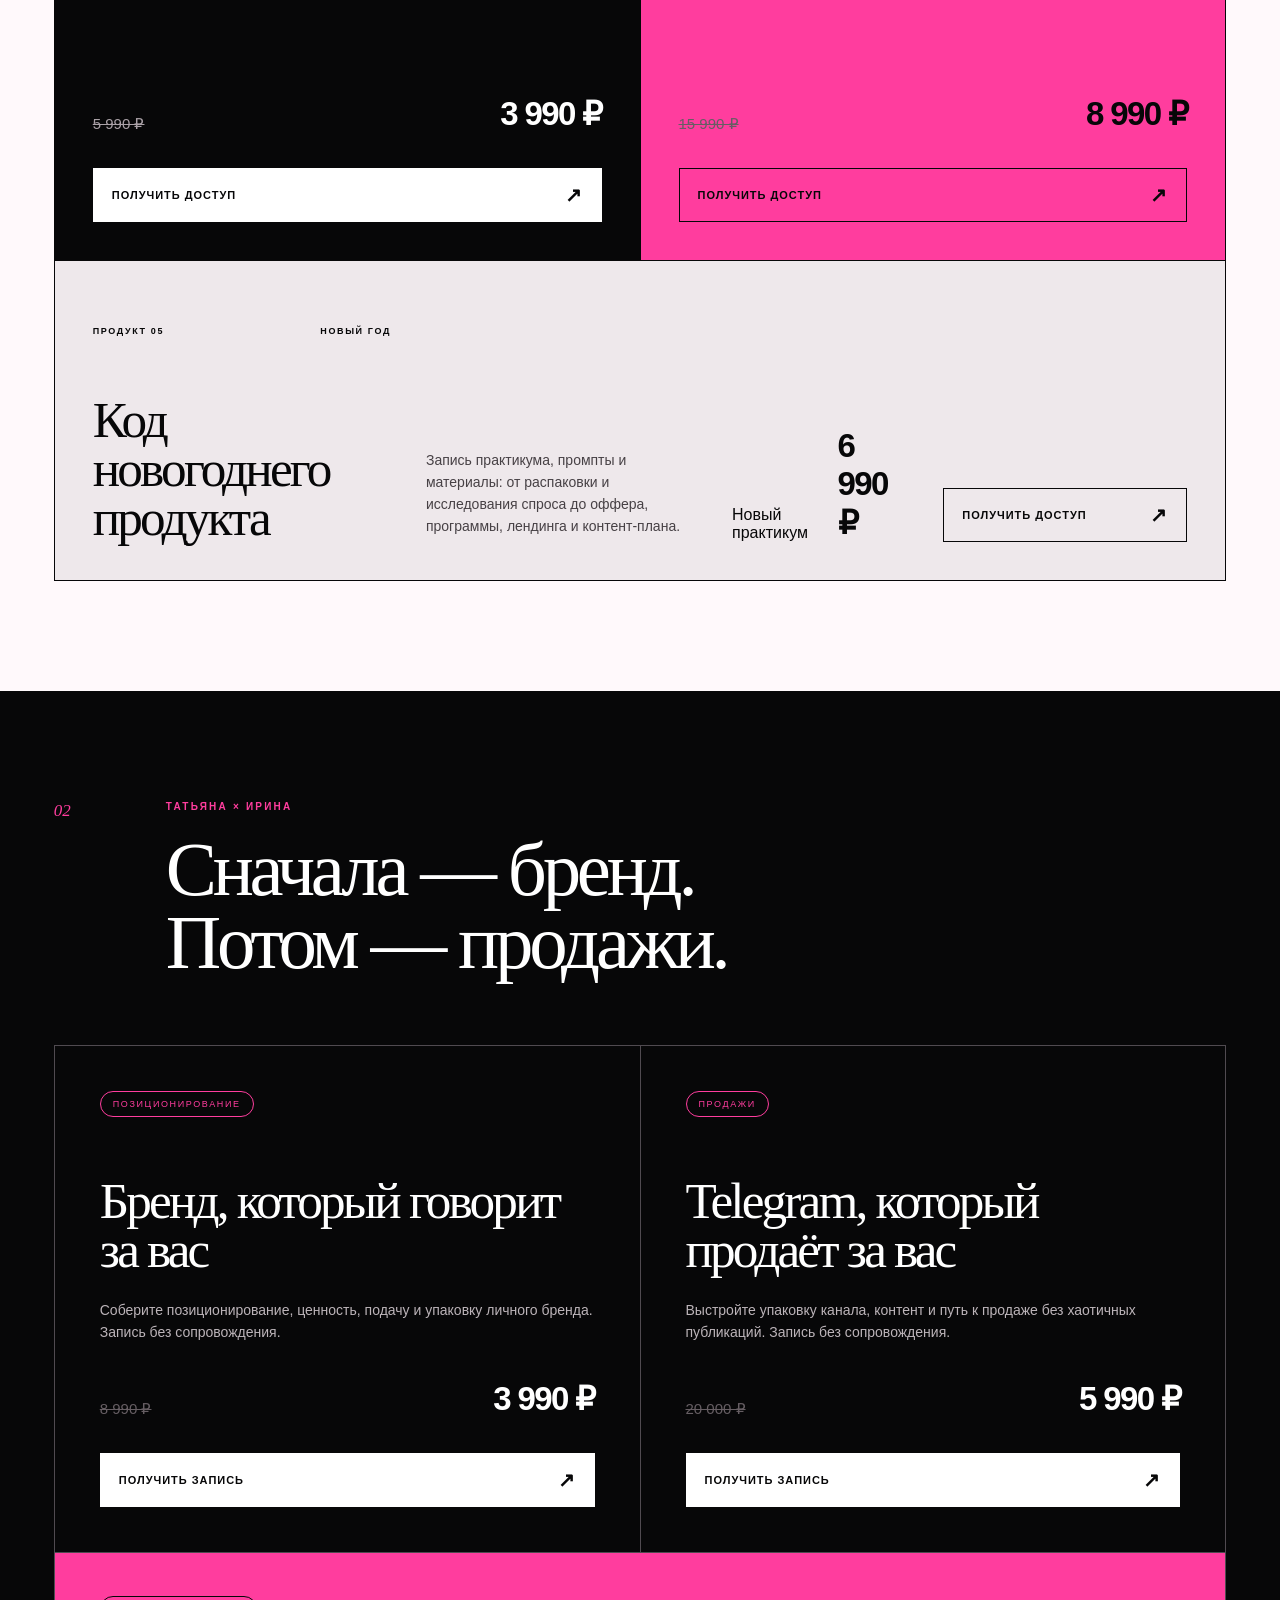
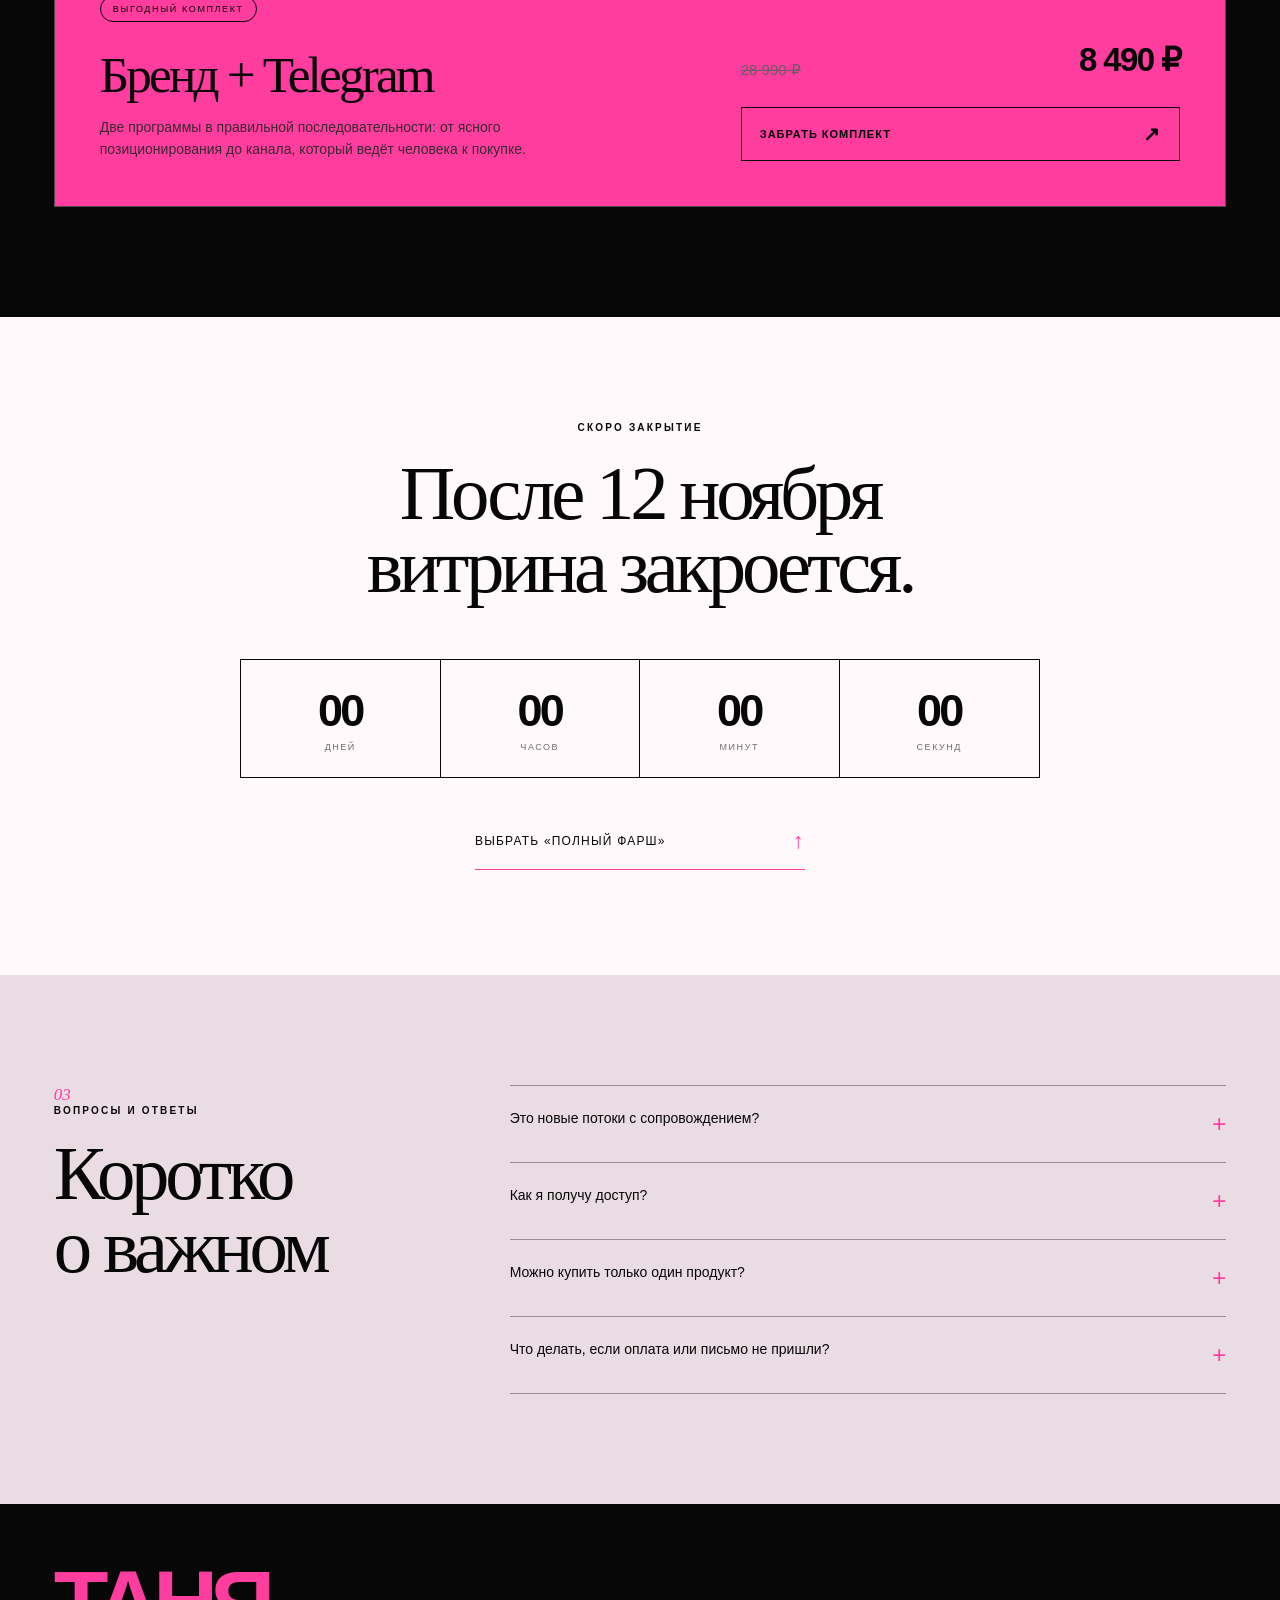
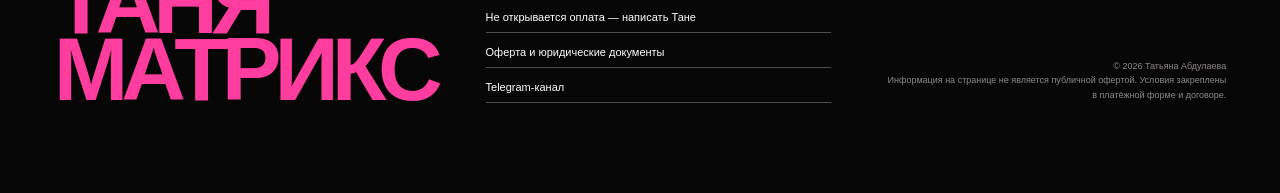
==== commit 95fe5cc5: "Move purchase consents into payment modal" ====
--- a/index.html
+++ b/index.html
@@ -78,18 +78,6 @@
       </div>
     </section>
 
-    <section class="consent-wrap section-narrow" id="consent">
-      <div class="consent-title">
-        <span>Перед оплатой</span>
-        <strong>Два согласия — и кнопки откроются</strong>
-      </div>
-      <div class="consent-fields">
-        <label><input type="checkbox" id="offerConsent"><span>Я принимаю условия <a href="https://disk.yandex.ru/d/UmcB7vXuuUsvjw" target="_blank" rel="noopener">публичной оферты</a>.</span></label>
-        <label><input type="checkbox" id="privacyConsent"><span>Я даю согласие на обработку персональных данных и ознакомилась с <a href="https://disk.yandex.ru/d/UmcB7vXuuUsvjw" target="_blank" rel="noopener">политикой обработки персональных данных</a>.</span></label>
-        <p class="consent-error" id="consentError" role="alert">Поставьте обе галочки, чтобы перейти к оплате.</p>
-      </div>
-    </section>
-
     <section class="offers section" id="offers">
       <div class="collection-head">
         <p class="section-no">01</p>
@@ -227,6 +215,22 @@
     <a href="https://payform.ru/b6cWEp3/" target="_blank" rel="noopener" data-buy data-product="Полный фарш">Купить ↗</a>
   </div>
 
+  <div class="purchase-modal" id="purchaseModal" hidden>
+    <button class="purchase-modal-backdrop" type="button" data-modal-close aria-label="Закрыть окно оплаты"></button>
+    <section class="purchase-modal-card" role="dialog" aria-modal="true" aria-labelledby="purchaseModalTitle">
+      <button class="purchase-modal-close" type="button" data-modal-close aria-label="Закрыть">×</button>
+      <p class="eyebrow pink">ПЕРЕД ОПЛАТОЙ</p>
+      <h2 id="purchaseModalTitle">Подтвердите согласия</h2>
+      <p class="purchase-product">Вы выбрали: <strong id="purchaseProductName"></strong></p>
+      <div class="purchase-consents">
+        <label><input type="checkbox" id="modalOfferConsent"><span>Я принимаю условия <a href="https://disk.yandex.ru/d/UmcB7vXuuUsvjw" target="_blank" rel="noopener">публичной оферты</a>.</span></label>
+        <label><input type="checkbox" id="modalPrivacyConsent"><span>Я даю согласие на обработку персональных данных и ознакомилась с <a href="https://disk.yandex.ru/d/UmcB7vXuuUsvjw" target="_blank" rel="noopener">политикой обработки персональных данных</a>.</span></label>
+      </div>
+      <p class="purchase-error" id="purchaseError" role="alert">Поставьте обе галочки, чтобы перейти к оплате.</p>
+      <a class="buy-button purchase-confirm" id="purchaseConfirm" href="#" target="_blank" rel="noopener" aria-disabled="true">Перейти к оплате <b>↗</b></a>
+    </section>
+  </div>
+
   <script src="script.js"></script>
 </body>
 </html>
--- a/styles.css
+++ b/styles.css
@@ -23,12 +23,12 @@
 .manifesto{display:grid;grid-template-columns:70px 1.5fr .7fr;gap:42px;align-items:start;background:var(--paper)}.manifesto h2,.collection-head h2,.collab h2,.faq h2,.deadline h2{font-family:Georgia,serif;font-size:clamp(45px,6vw,94px);line-height:.95;margin-top:22px}.manifesto h2 em{color:var(--pink);font-weight:400}.manifesto-text{font-size:16px;line-height:1.6;color:#544d52;max-width:420px;padding-top:37px}
 .full-drop{margin:0 var(--pad);padding:0;display:grid;grid-template-columns:1.15fr .85fr;background:var(--black);color:#fff;border:1px solid var(--black);position:relative;overflow:hidden}.full-drop:before{content:"11.11";position:absolute;right:-70px;top:-50px;font-size:220px;font-weight:900;color:#ffffff09;letter-spacing:-.09em}.full-drop-copy{padding:72px}.eyebrow.pink{color:var(--pink)}.full-drop h2{font-size:clamp(72px,9vw,148px);line-height:.74;margin:50px 0 38px}.full-drop h2 i{color:var(--pink);font-family:Georgia,serif;font-weight:400}.full-lead{font:22px/1.25 Georgia,serif;max-width:520px;margin-bottom:35px}.full-drop ul{margin:0;padding:24px 0 0;list-style:none;border-top:1px solid #3c373d;display:grid;grid-template-columns:1fr 1fr;gap:13px 25px;font-size:12px;color:#c9c3c7}.full-drop li:before{content:"✦";color:var(--pink);margin-right:9px}.full-drop-price{background:var(--pink);color:var(--black);padding:72px 54px;display:flex;flex-direction:column;justify-content:center;position:relative}.full-drop-price p{font-size:12px;text-transform:uppercase;letter-spacing:.12em}.full-drop-price s{font-size:22px;margin-top:14px}.full-drop-price>strong{font-size:clamp(55px,6.5vw,104px);letter-spacing:-.075em;line-height:.9;margin:8px 0 17px}.full-drop-price>span{font:italic 18px Georgia,serif;max-width:350px}.sticker{position:absolute;right:24px;top:25px;width:93px;height:93px;border:1px solid var(--black);border-radius:50%;display:grid;place-items:center;text-align:center;font:italic 15px/1 Georgia,serif;transform:rotate(11deg)}
 .buy-button{margin-top:35px;min-height:53px;padding:14px 18px;display:flex;justify-content:space-between;align-items:center;border:1px solid var(--black);font-size:11px;font-weight:800;letter-spacing:.09em;text-transform:uppercase;transition:.2s}.buy-button:hover{transform:translateY(-3px);box-shadow:5px 5px 0 var(--black)}.buy-button b{font-size:20px}.buy-button.inverse{border-color:#fff;background:#fff;color:var(--black)}.buy-button.inverse:hover{box-shadow:5px 5px 0 var(--pink)}.buy-button[aria-disabled="true"]{opacity:.48;cursor:not-allowed;filter:grayscale(.7)}
-.consent-wrap{border-block:1px solid #d7cbd1;display:grid;grid-template-columns:.75fr 1.25fr;gap:70px;scroll-margin-top:90px}.consent-title{display:flex;flex-direction:column;gap:12px}.consent-title span{font-size:10px;letter-spacing:.18em;text-transform:uppercase;color:var(--pink)}.consent-title strong{font:28px/1.08 Georgia,serif}.consent-fields{display:grid;gap:15px}.consent-fields label{display:flex;gap:13px;align-items:flex-start;font-size:12px;line-height:1.5}.consent-fields input{appearance:none;flex:0 0 19px;height:19px;border:1px solid var(--black);margin:0;display:grid;place-items:center}.consent-fields input:checked{background:var(--pink)}.consent-fields input:checked:after{content:"✓";font-weight:bold;font-size:13px}.consent-fields a{border-bottom:1px solid var(--pink)}.consent-error{font-size:11px;color:#b0004e;display:none}.consent-error.show{display:block}
+.purchase-modal[hidden]{display:none}.purchase-modal{position:fixed;z-index:100;inset:0;display:grid;place-items:center;padding:24px}.purchase-modal-backdrop{position:absolute;inset:0;border:0;background:rgba(7,7,8,.78);backdrop-filter:blur(8px);cursor:pointer}.purchase-modal-card{position:relative;z-index:1;width:min(100%,620px);background:var(--paper);border:1px solid var(--black);padding:48px;box-shadow:14px 14px 0 var(--pink)}.purchase-modal-close{position:absolute;right:18px;top:12px;border:0;background:none;font:35px/1 Arial,sans-serif;cursor:pointer}.purchase-modal-card h2{font:48px/.95 Georgia,serif;letter-spacing:-.045em;margin:22px 45px 18px 0}.purchase-product{font-size:13px;line-height:1.5;padding-bottom:22px;border-bottom:1px solid #d7cbd1}.purchase-consents{display:grid;gap:15px;margin-top:24px}.purchase-consents label{display:flex;gap:13px;align-items:flex-start;font-size:12px;line-height:1.5}.purchase-consents input{appearance:none;flex:0 0 19px;height:19px;border:1px solid var(--black);margin:0;display:grid;place-items:center}.purchase-consents input:checked{background:var(--pink)}.purchase-consents input:checked:after{content:"✓";font-weight:bold;font-size:13px}.purchase-consents a{border-bottom:1px solid var(--pink)}.purchase-error{font-size:11px;color:#b0004e;margin-top:14px;display:none}.purchase-error.show{display:block}.purchase-confirm{background:var(--pink)}.purchase-confirm[aria-disabled="true"]{opacity:.45;cursor:not-allowed;filter:grayscale(.7)}body.modal-open{overflow:hidden}
 .collection-head{display:grid;grid-template-columns:70px 1.4fr .6fr;gap:42px;align-items:end;margin-bottom:65px}.collection-head>p:last-child{font-size:14px;line-height:1.55;color:#625b60;padding-bottom:4px}.product-grid{display:grid;grid-template-columns:repeat(2,1fr);border-top:1px solid var(--black);border-left:1px solid var(--black)}.product-card{min-height:510px;padding:38px;display:flex;flex-direction:column;border-right:1px solid var(--black);border-bottom:1px solid var(--black)}.product-card.blush{background:var(--blush)}.product-card.white{background:#fff}.product-card.black{background:var(--black);color:#fff}.product-card.hot{background:var(--pink)}.card-top{display:flex;justify-content:space-between;font-size:9px;font-weight:800;letter-spacing:.18em}.product-card h3,.collab-card h3{font-family:Georgia,serif;font-size:clamp(34px,4vw,62px);line-height:.95;margin:60px 0 26px}.product-card p{font-size:14px;line-height:1.55;max-width:510px;color:#474145}.product-card.black p{color:#bdb5ba}.price-row{margin-top:auto;padding-top:35px;display:flex;justify-content:space-between;gap:15px;align-items:end}.price-row s{font-size:15px;color:#665e63}.black .price-row s{color:#aaa1a7}.price-row strong{font-size:33px;letter-spacing:-.05em}.product-card.wide{grid-column:1/-1;min-height:320px;display:grid;grid-template-columns:1.1fr 1fr .65fr .9fr;gap:35px;align-items:end;background:#eee8eb}.product-card.wide h3{margin-bottom:0}.product-card.wide p{padding-bottom:5px}.product-card.wide .price-row{padding:0}.product-card.wide .buy-button{margin:0}
 .collab{background:var(--black);color:#fff}.collab-head{display:grid;grid-template-columns:70px 1fr;gap:42px;margin-bottom:65px}.collab-grid{display:grid;grid-template-columns:1fr 1fr;border-left:1px solid #504a50;border-top:1px solid #504a50}.collab-card{padding:45px;min-height:470px;border-right:1px solid #504a50;border-bottom:1px solid #504a50;display:flex;flex-direction:column}.capsule{align-self:flex-start;border:1px solid var(--pink);color:var(--pink);border-radius:999px;padding:7px 12px;font-size:9px;letter-spacing:.18em}.collab-card p{font-size:14px;line-height:1.55;color:#bcb4b9;max-width:500px}.collab-card.bundle{grid-column:1/-1;min-height:auto;display:grid;grid-template-columns:1fr .75fr;gap:55px;background:var(--pink);color:var(--black)}.collab-card.bundle h3{margin:35px 0 18px}.collab-card.bundle p{color:#3a2932}.capsule.light{border-color:var(--black);color:var(--black)}.bundle-buy{display:flex;flex-direction:column;justify-content:end}.bundle-buy .price-row{margin:0}.bundle-buy .buy-button{margin-top:28px}
 .deadline{text-align:center;padding:105px 0}.deadline h2{margin:25px auto 55px}.timer{display:grid;grid-template-columns:repeat(4,1fr);max-width:800px;margin:auto;border:1px solid var(--black)}.timer div{padding:25px 10px;border-right:1px solid var(--black)}.timer div:last-child{border-right:0}.timer strong{display:block;font-size:45px;letter-spacing:-.06em}.timer span{display:block;font-size:9px;text-transform:uppercase;letter-spacing:.17em;color:#716a6f;margin-top:5px}.arrow-link.dark{margin:35px auto 0;color:var(--black)}
 .faq{display:grid;grid-template-columns:.7fr 1.3fr;gap:70px;background:#eadce3}.faq-list details{border-top:1px solid #988d93}.faq-list details:last-child{border-bottom:1px solid #988d93}.faq-list summary{cursor:pointer;list-style:none;padding:24px 0;display:flex;justify-content:space-between;gap:20px;font-size:14px}.faq-list summary::-webkit-details-marker{display:none}.faq-list summary span{font-size:24px;color:var(--pink)}.faq-list details[open] summary span{transform:rotate(45deg)}.faq-list details p{font-size:13px;line-height:1.6;color:#5e565b;padding:0 40px 24px 0;max-width:720px}
 .footer{padding:65px var(--pad) 90px;background:var(--black);color:#fff;display:grid;grid-template-columns:1fr 1fr 1fr;gap:50px;align-items:end}.footer-title{font-size:clamp(46px,7vw,105px);font-weight:900;line-height:.75;letter-spacing:-.08em;color:var(--pink)}.footer-links{display:flex;flex-direction:column;gap:13px;font-size:11px}.footer-links a{border-bottom:1px solid #504a50;padding-bottom:9px}.footer-copy{font-size:9px;line-height:1.65;color:#8e878c;text-align:right}.mobile-bar{display:none}
 @media(max-width:900px){.topbar{grid-template-columns:1fr 1fr}.topbar-note{display:none}.hero{grid-template-columns:1fr}.hero-copy{min-height:620px;padding-top:55px}.hero h1{font-size:clamp(86px,25vw,150px);margin:55px 0}.hero-photo-wrap{padding:0 20px 25px}.photo-frame{min-height:0;height:auto;aspect-ratio:.83}.manifesto,.collection-head{grid-template-columns:45px 1fr}.manifesto-text,.collection-head>p:last-child{grid-column:2}.full-drop{grid-template-columns:1fr}.full-drop-copy{padding:55px 35px}.full-drop-price{padding:55px 35px}.product-card.wide{grid-template-columns:1fr;align-items:start}.product-card.wide .price-row{padding-top:15px}.consent-wrap{grid-template-columns:1fr;gap:28px}.footer{grid-template-columns:1fr 1fr}.footer-copy{grid-column:1/-1;text-align:left}.full-drop ul{grid-template-columns:1fr}}
-@media(max-width:620px){body{padding-bottom:72px}.topbar{height:58px;padding:0 18px}.brand{font-size:11px}.topbar-link{font-size:9px}.hero{min-height:auto}.hero-copy{min-height:545px;padding:45px 20px 35px}.hero h1{font-size:26vw;line-height:.76;margin:45px 0}.hero h1 b{font-size:.36em;margin-top:16px}.hero-line{grid-template-columns:1fr auto}.hero-line p{font-size:18px}.hero-mark{font-size:35px}.hero-photo-wrap{padding:0 12px 18px}.photo-caption{flex-direction:column;gap:4px}.photo-caption span{text-align:left}.ticker{padding:11px 0}.section{padding:72px 20px}.section-narrow{margin:0 20px}.manifesto{grid-template-columns:1fr;gap:22px}.manifesto .section-no{display:none}.manifesto h2,.collection-head h2,.collab h2,.faq h2,.deadline h2{font-size:44px}.manifesto-text,.collection-head>p:last-child{grid-column:auto;padding-top:0}.full-drop{margin:0}.full-drop-copy,.full-drop-price{padding:50px 20px}.full-drop h2{font-size:74px}.full-drop-price>strong{font-size:57px}.sticker{width:72px;height:72px;font-size:10px}.consent-wrap{padding:35px 0}.collection-head{grid-template-columns:1fr;gap:22px}.collection-head .section-no{display:none}.product-grid{grid-template-columns:1fr}.product-card{min-height:450px;padding:27px}.product-card.wide{grid-column:auto}.product-card h3,.collab-card h3{font-size:39px;margin-top:45px}.collab-head{grid-template-columns:1fr}.collab-head .section-no{display:none}.collab-grid{grid-template-columns:1fr}.collab-card{min-height:430px;padding:30px}.collab-card.bundle{grid-column:auto;grid-template-columns:1fr;min-height:auto}.timer strong{font-size:30px}.timer div{padding:18px 5px}.timer span{font-size:7px}.faq{grid-template-columns:1fr;gap:45px}.footer{grid-template-columns:1fr;padding:55px 20px 35px}.footer-copy{text-align:left}.mobile-bar{position:fixed;z-index:20;bottom:0;left:0;right:0;height:72px;padding:10px 12px;background:var(--black);color:#fff;display:flex;justify-content:space-between;align-items:center;border-top:1px solid #3c373d}.mobile-bar div{display:flex;flex-direction:column;font-size:10px}.mobile-bar strong{font-size:20px;color:var(--pink)}.mobile-bar a{background:var(--pink);color:var(--black);padding:14px 17px;font-size:11px;font-weight:bold}.mobile-bar a[aria-disabled="true"]{opacity:.5}}
+@media(max-width:620px){body{padding-bottom:72px}.topbar{height:58px;padding:0 18px}.brand{font-size:11px}.topbar-link{font-size:9px}.hero{min-height:auto}.hero-copy{min-height:545px;padding:45px 20px 35px}.hero h1{font-size:26vw;line-height:.76;margin:45px 0}.hero h1 b{font-size:.36em;margin-top:16px}.hero-line{grid-template-columns:1fr auto}.hero-line p{font-size:18px}.hero-mark{font-size:35px}.hero-photo-wrap{padding:0 12px 18px}.photo-caption{flex-direction:column;gap:4px}.photo-caption span{text-align:left}.ticker{padding:11px 0}.section{padding:72px 20px}.section-narrow{margin:0 20px}.manifesto{grid-template-columns:1fr;gap:22px}.manifesto .section-no{display:none}.manifesto h2,.collection-head h2,.collab h2,.faq h2,.deadline h2{font-size:44px}.manifesto-text,.collection-head>p:last-child{grid-column:auto;padding-top:0}.full-drop{margin:0}.full-drop-copy,.full-drop-price{padding:50px 20px}.full-drop h2{font-size:74px}.full-drop-price>strong{font-size:57px}.sticker{width:72px;height:72px;font-size:10px}.collection-head{grid-template-columns:1fr;gap:22px}.collection-head .section-no{display:none}.product-grid{grid-template-columns:1fr}.product-card{min-height:450px;padding:27px}.product-card.wide{grid-column:auto}.product-card h3,.collab-card h3{font-size:39px;margin-top:45px}.collab-head{grid-template-columns:1fr}.collab-head .section-no{display:none}.collab-grid{grid-template-columns:1fr}.collab-card{min-height:430px;padding:30px}.collab-card.bundle{grid-column:auto;grid-template-columns:1fr;min-height:auto}.timer strong{font-size:30px}.timer div{padding:18px 5px}.timer span{font-size:7px}.faq{grid-template-columns:1fr;gap:45px}.footer{grid-template-columns:1fr;padding:55px 20px 35px}.footer-copy{text-align:left}.mobile-bar{position:fixed;z-index:20;bottom:0;left:0;right:0;height:72px;padding:10px 12px;background:var(--black);color:#fff;display:flex;justify-content:space-between;align-items:center;border-top:1px solid #3c373d}.mobile-bar div{display:flex;flex-direction:column;font-size:10px}.mobile-bar strong{font-size:20px;color:var(--pink)}.mobile-bar a{background:var(--pink);color:var(--black);padding:14px 17px;font-size:11px;font-weight:bold}.purchase-modal{padding:14px}.purchase-modal-card{padding:38px 22px 24px;box-shadow:8px 8px 0 var(--pink);max-height:calc(100svh - 28px);overflow:auto}.purchase-modal-card h2{font-size:38px;margin-top:18px}.purchase-confirm{margin-top:24px}}
 @media(prefers-reduced-motion:reduce){html{scroll-behavior:auto}.ticker div{animation:none}.buy-button{transition:none}}
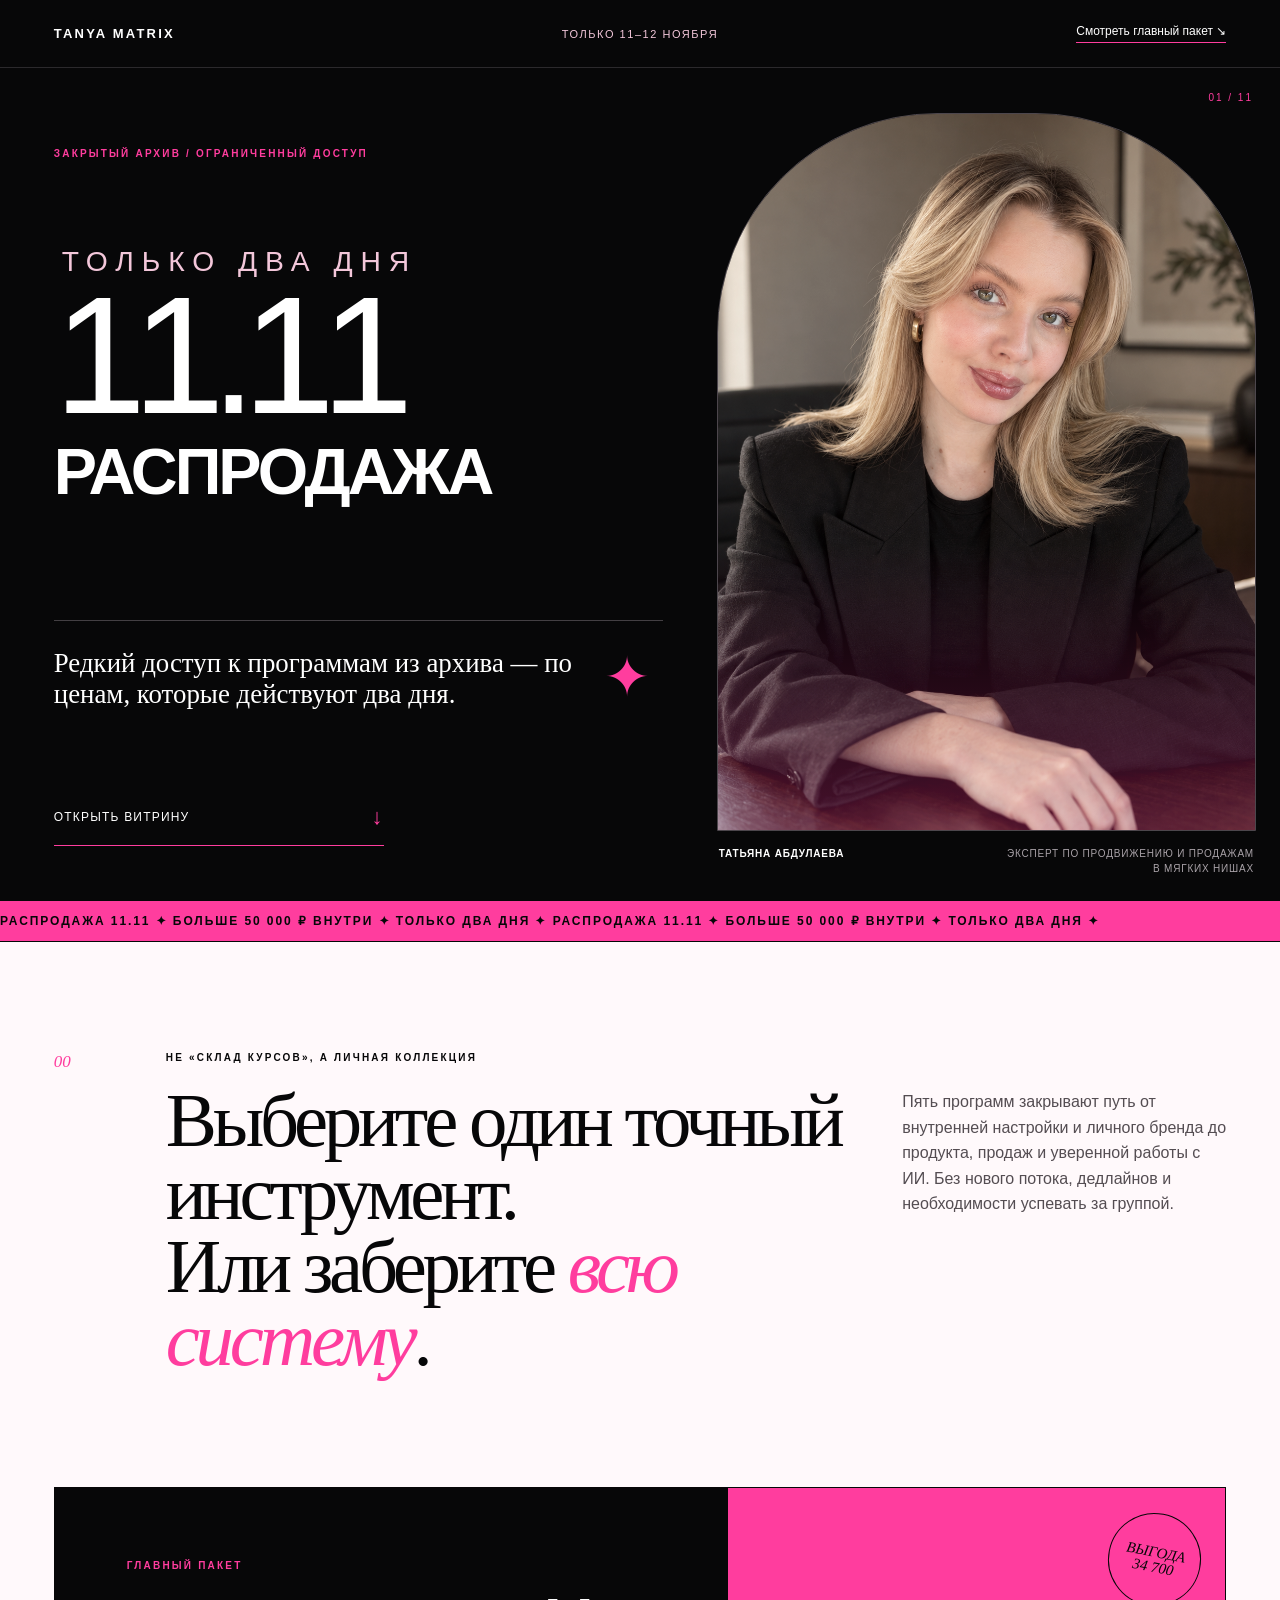
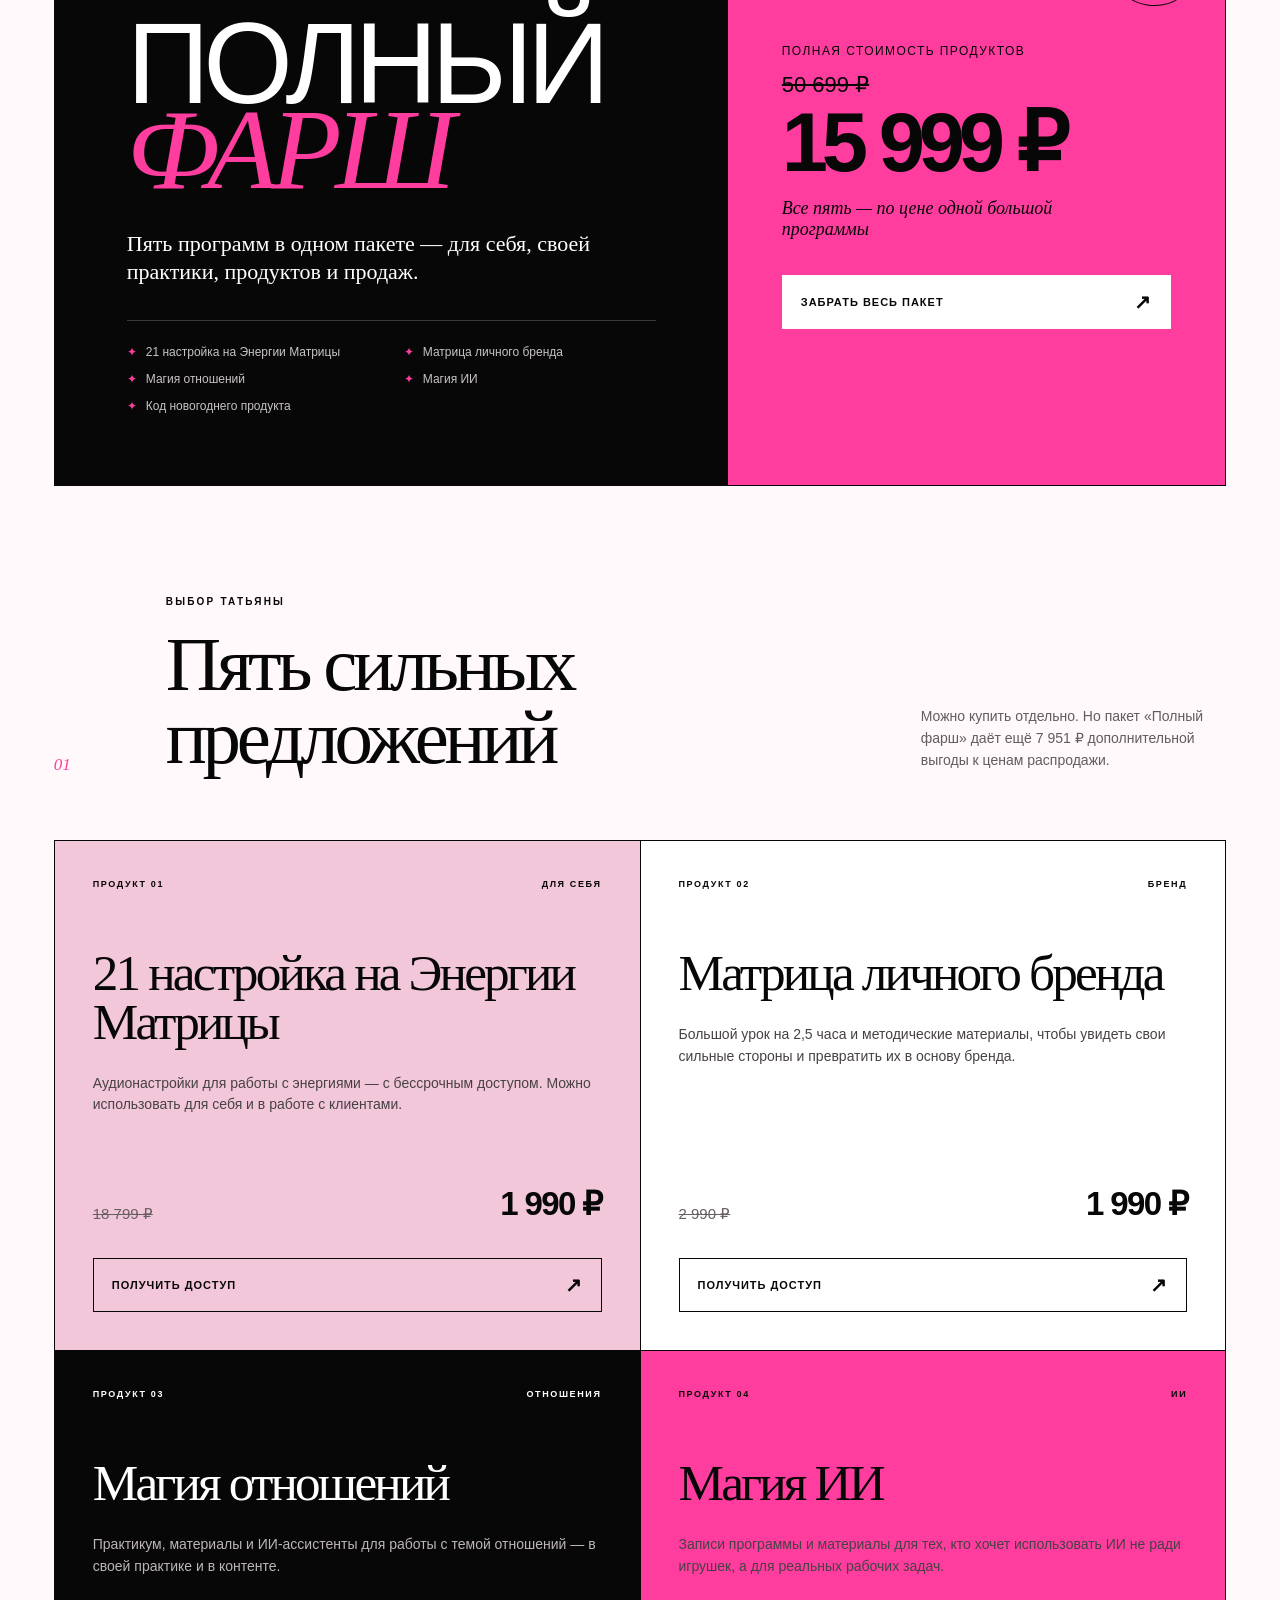
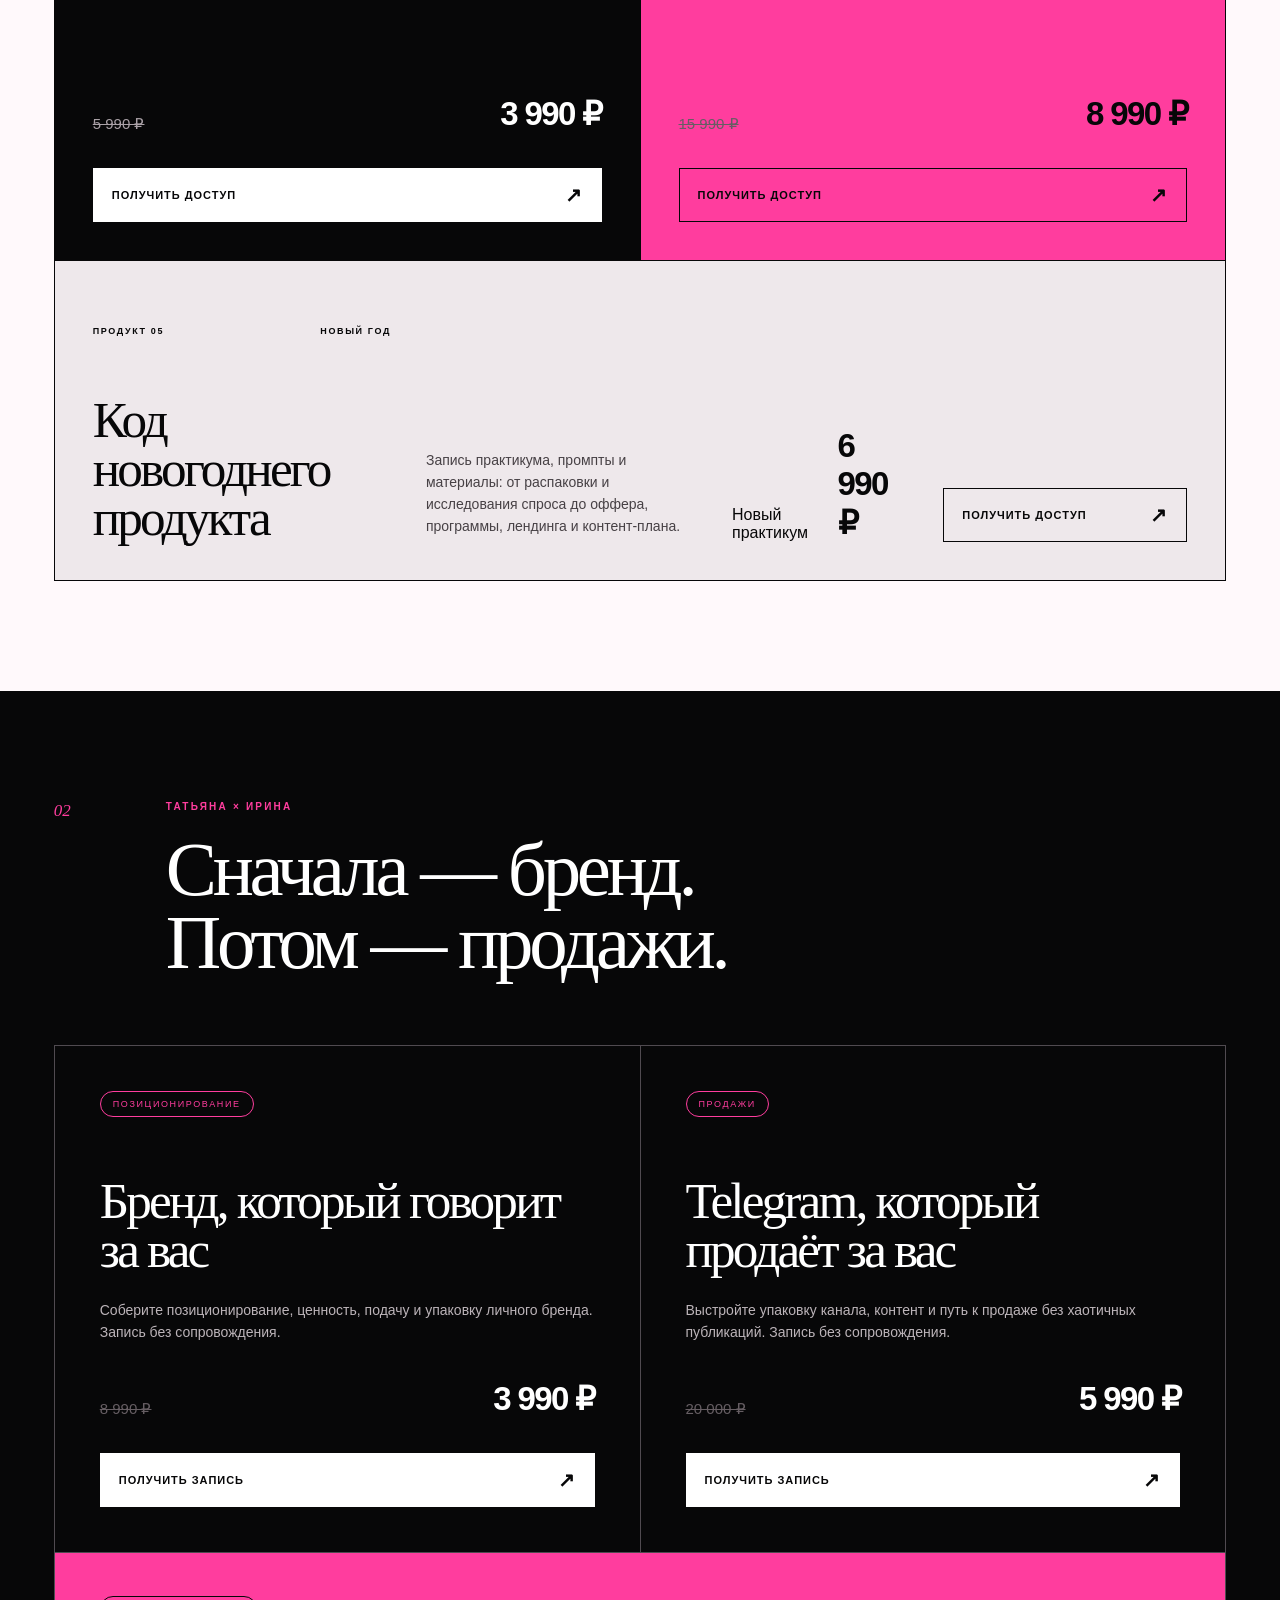
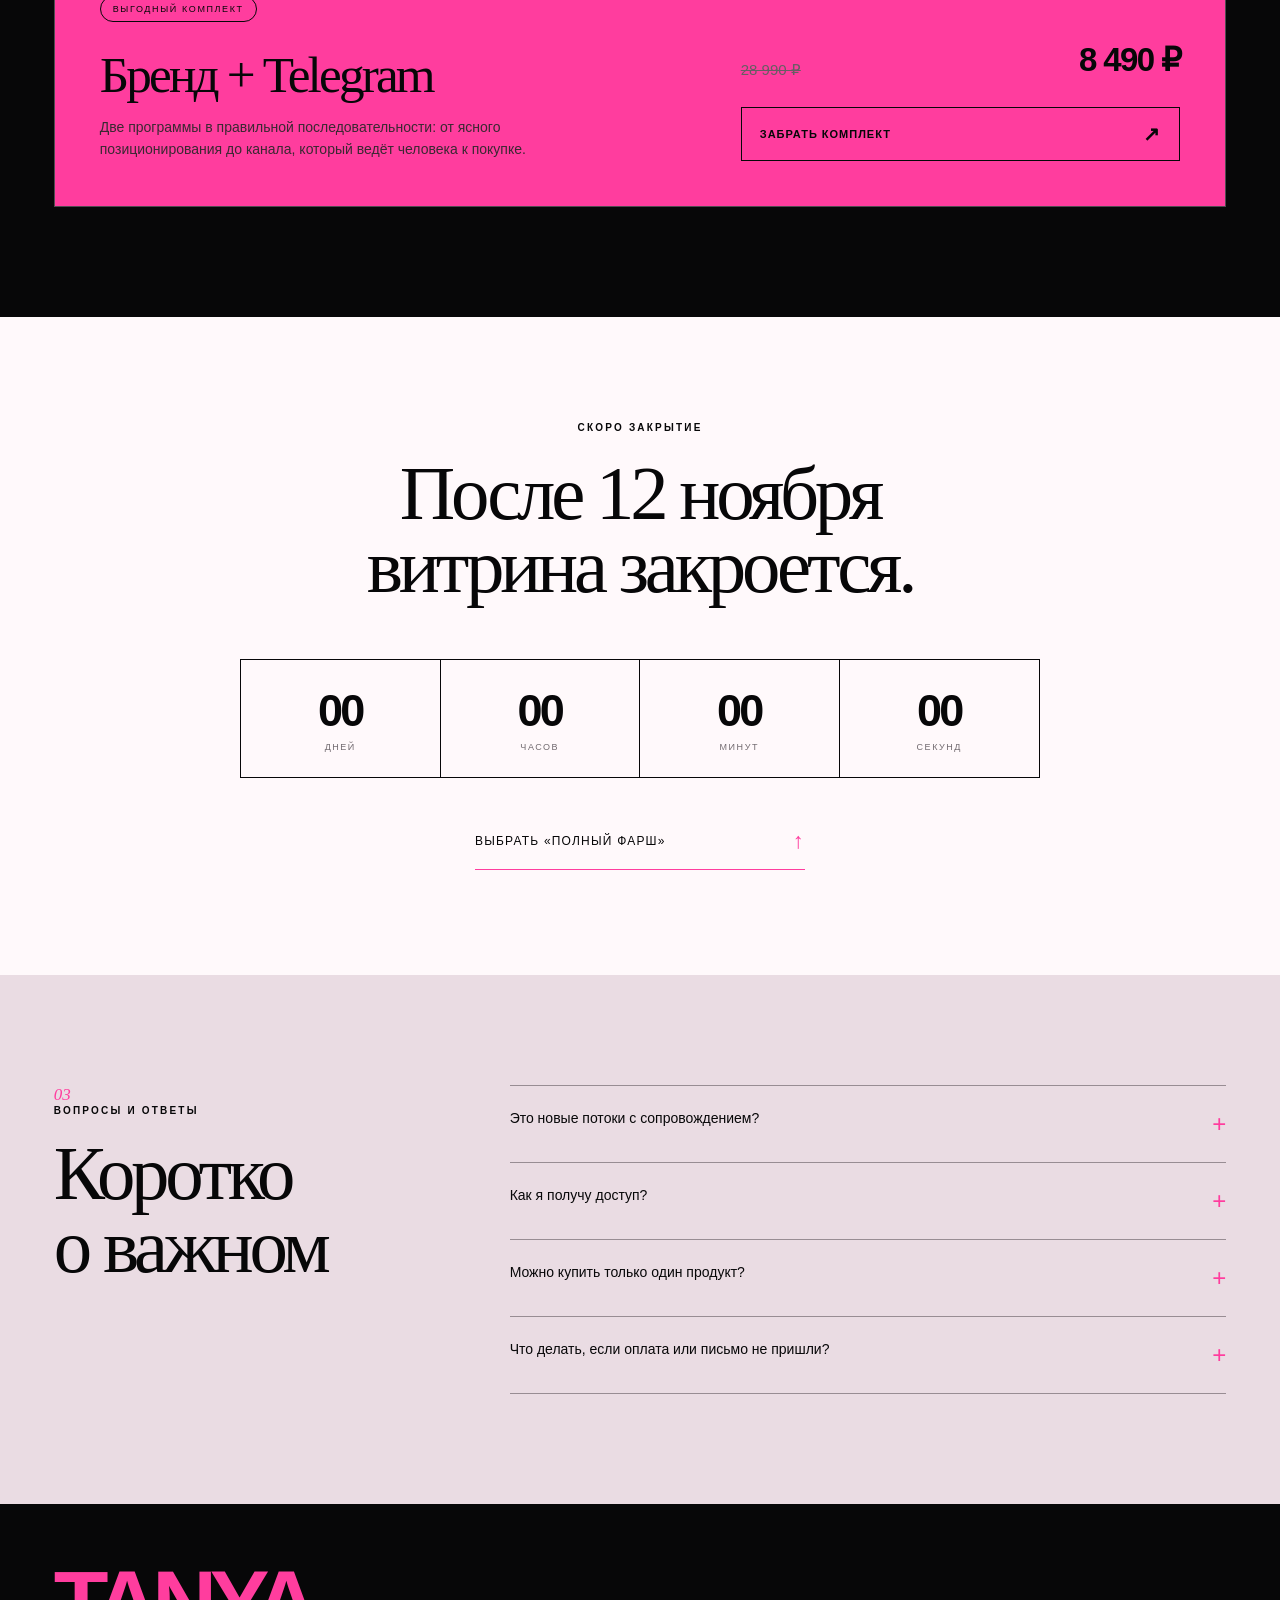
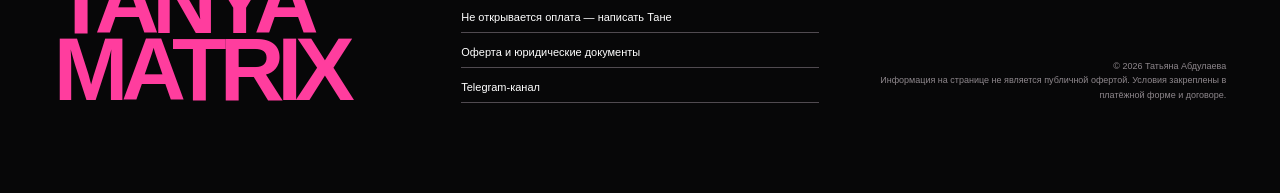
==== commit 64d19ed3: "Configure sale custom domain" ====
--- a/index.html
+++ b/index.html
@@ -12,7 +12,7 @@
   <a class="skip" href="#offers">К предложениям</a>
 
   <header class="topbar">
-    <a class="brand" href="#top" aria-label="В начало">ТАНЯ МАТРИКС</a>
+    <a class="brand" href="#top" aria-label="В начало">TANYA MATRIX</a>
     <div class="topbar-note">Только 11–12 ноября</div>
     <a class="topbar-link" href="#full">Смотреть главный пакет ↘</a>
   </header>
@@ -201,7 +201,7 @@
   </main>
 
   <footer class="footer">
-    <div class="footer-title">ТАНЯ<br>МАТРИКС</div>
+    <div class="footer-title">TANYA<br>MATRIX</div>
     <div class="footer-links">
       <a href="https://t.me/tati012?text=%D0%A2%D0%B0%D0%BD%D1%8F%2C%20%D1%83%20%D0%BC%D0%B5%D0%BD%D1%8F%20%D0%BD%D0%B5%20%D0%BE%D1%82%D0%BA%D1%80%D1%8B%D0%B2%D0%B0%D0%B5%D1%82%D1%81%D1%8F%20%D0%BE%D0%BF%D0%BB%D0%B0%D1%82%D0%B0%20%D1%80%D0%B0%D1%81%D0%BF%D1%80%D0%BE%D0%B4%D0%B0%D0%B6%D0%B8%2011.11" target="_blank" rel="noopener">Не открывается оплата — написать Тане</a>
       <a href="https://disk.yandex.ru/d/UmcB7vXuuUsvjw" target="_blank" rel="noopener">Оферта и юридические документы</a>
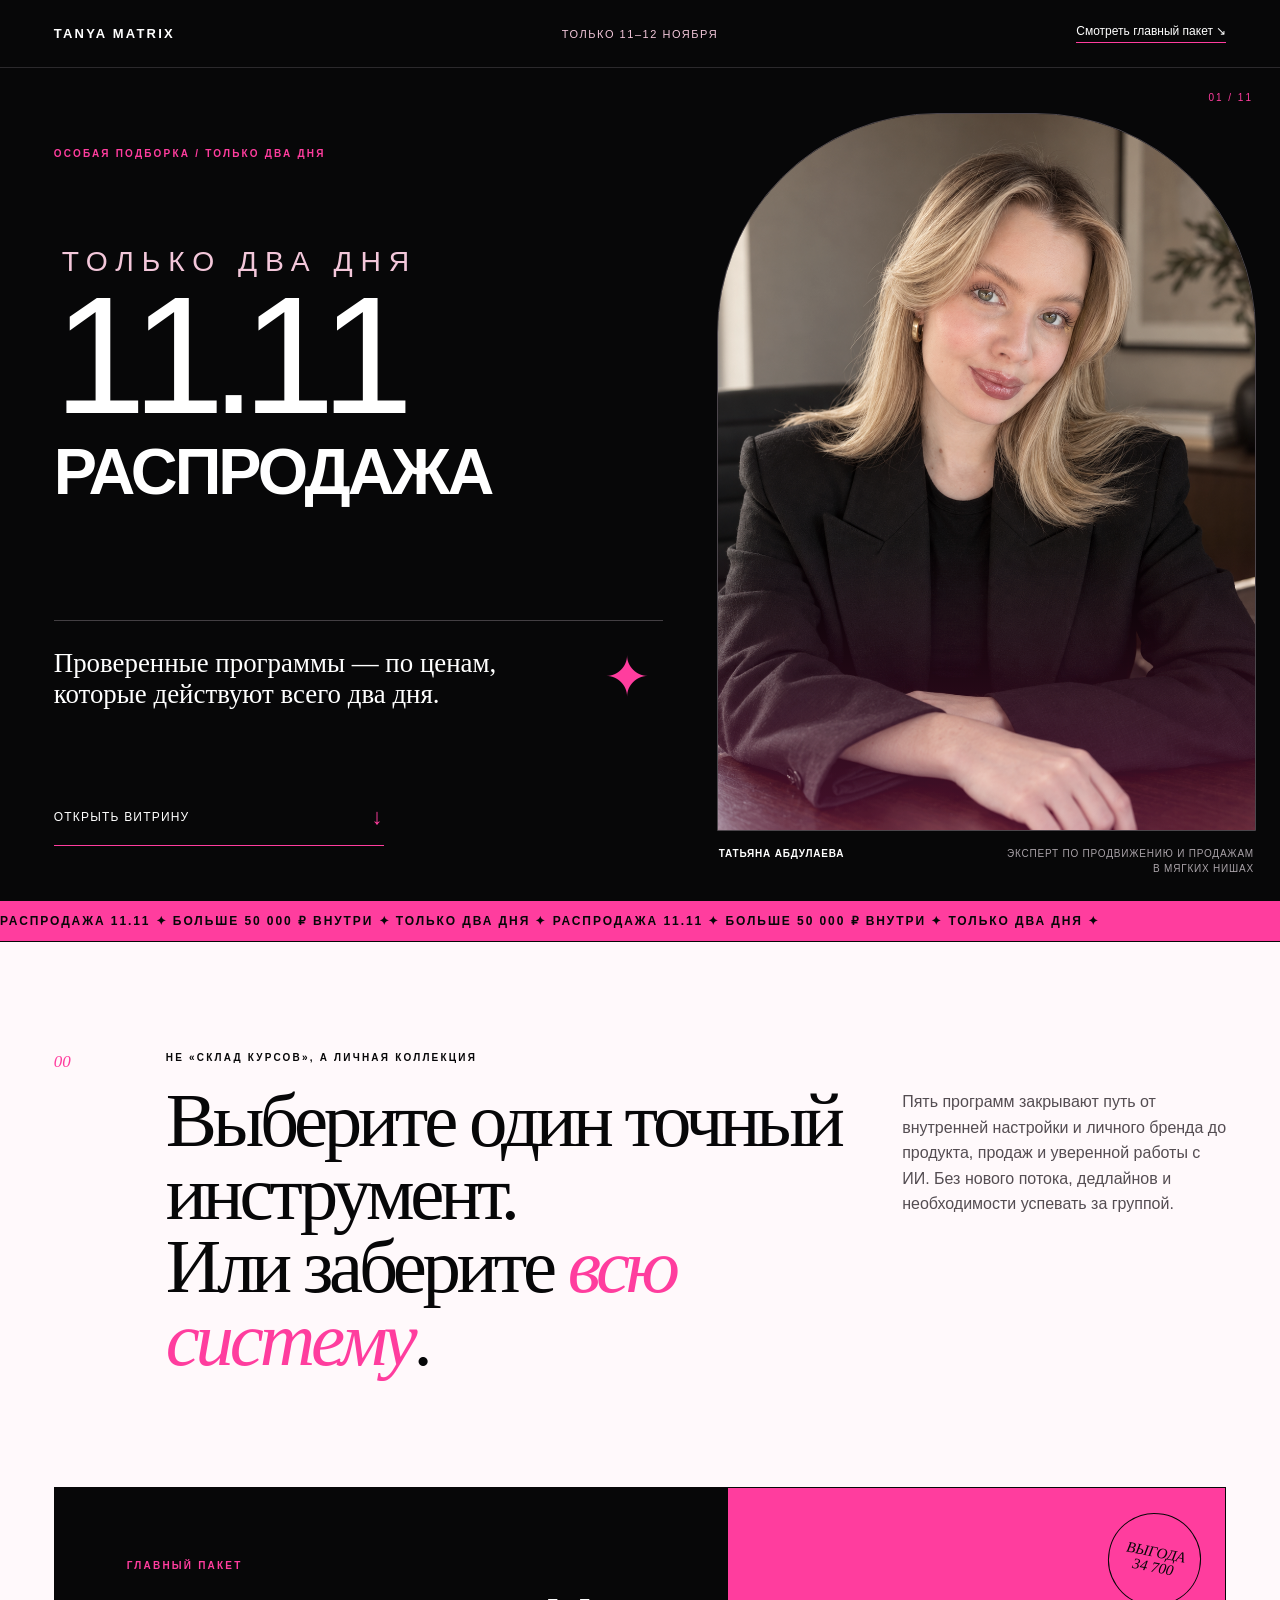
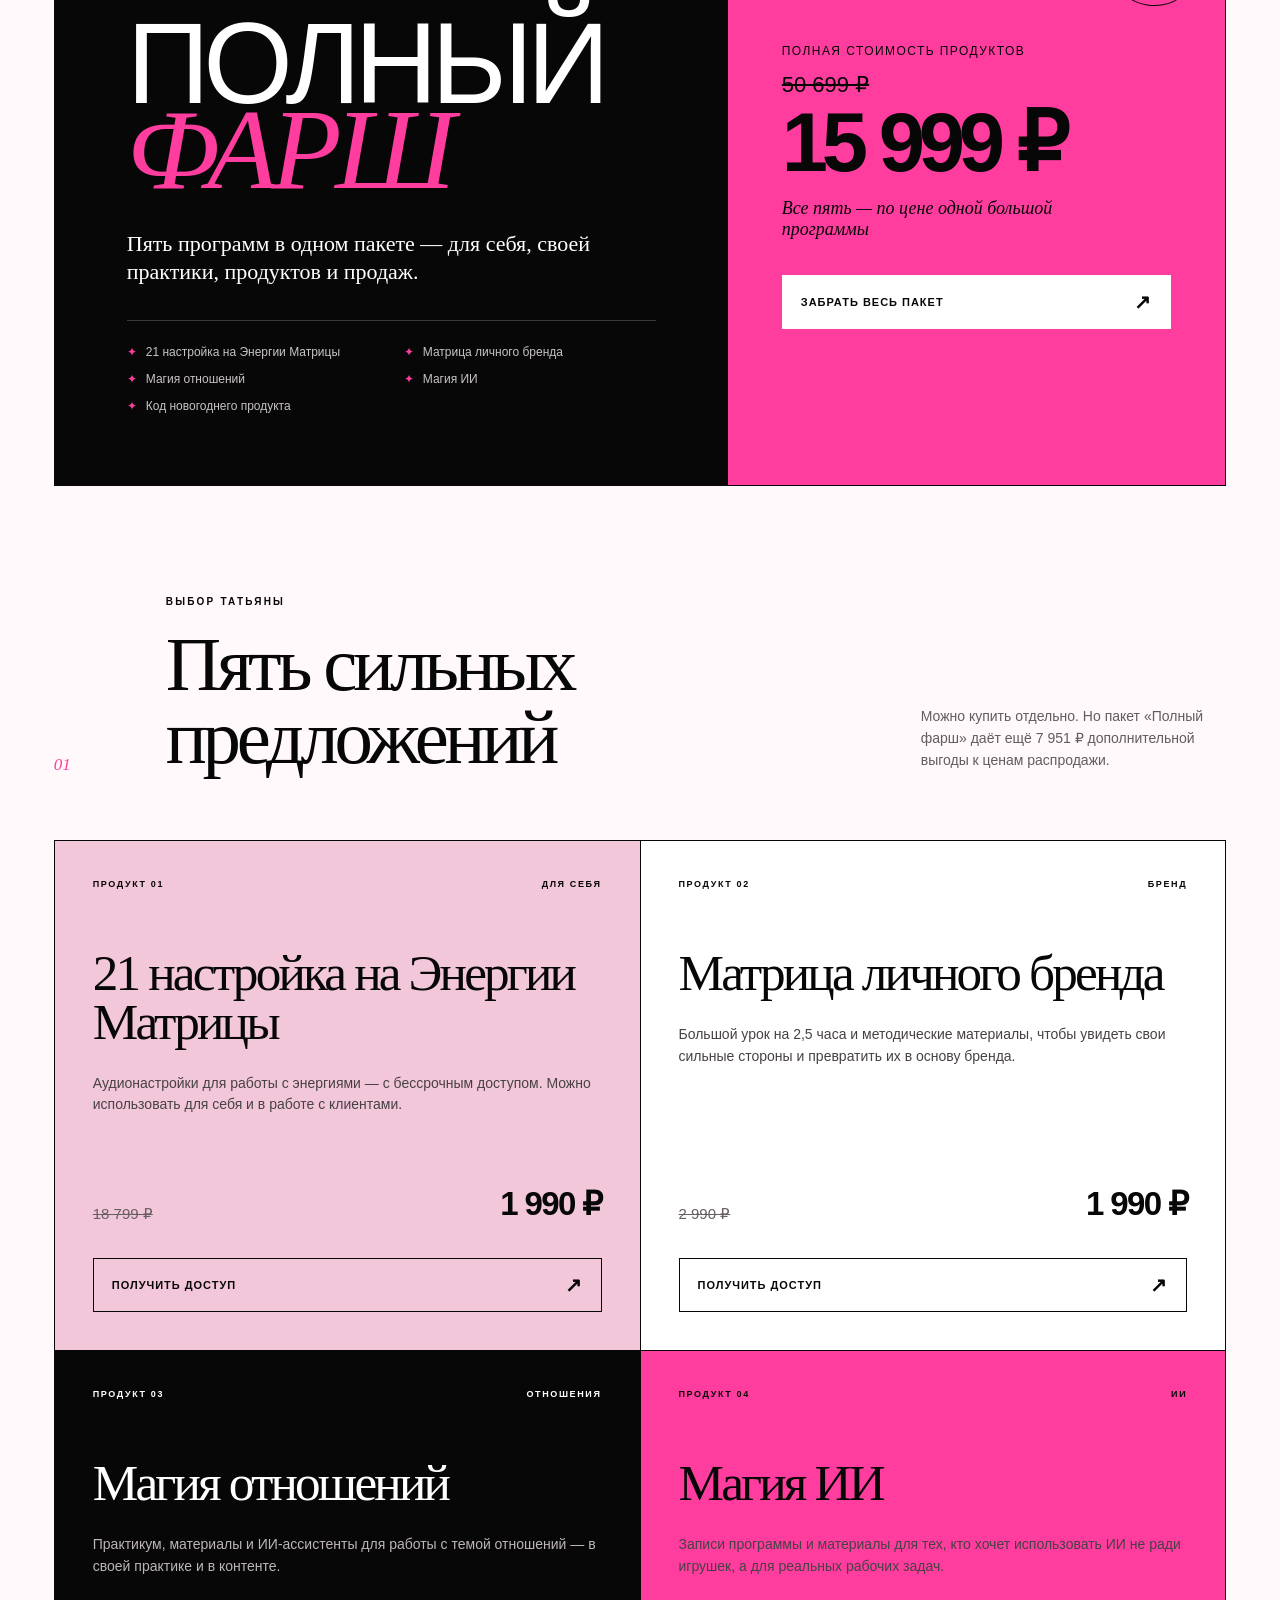
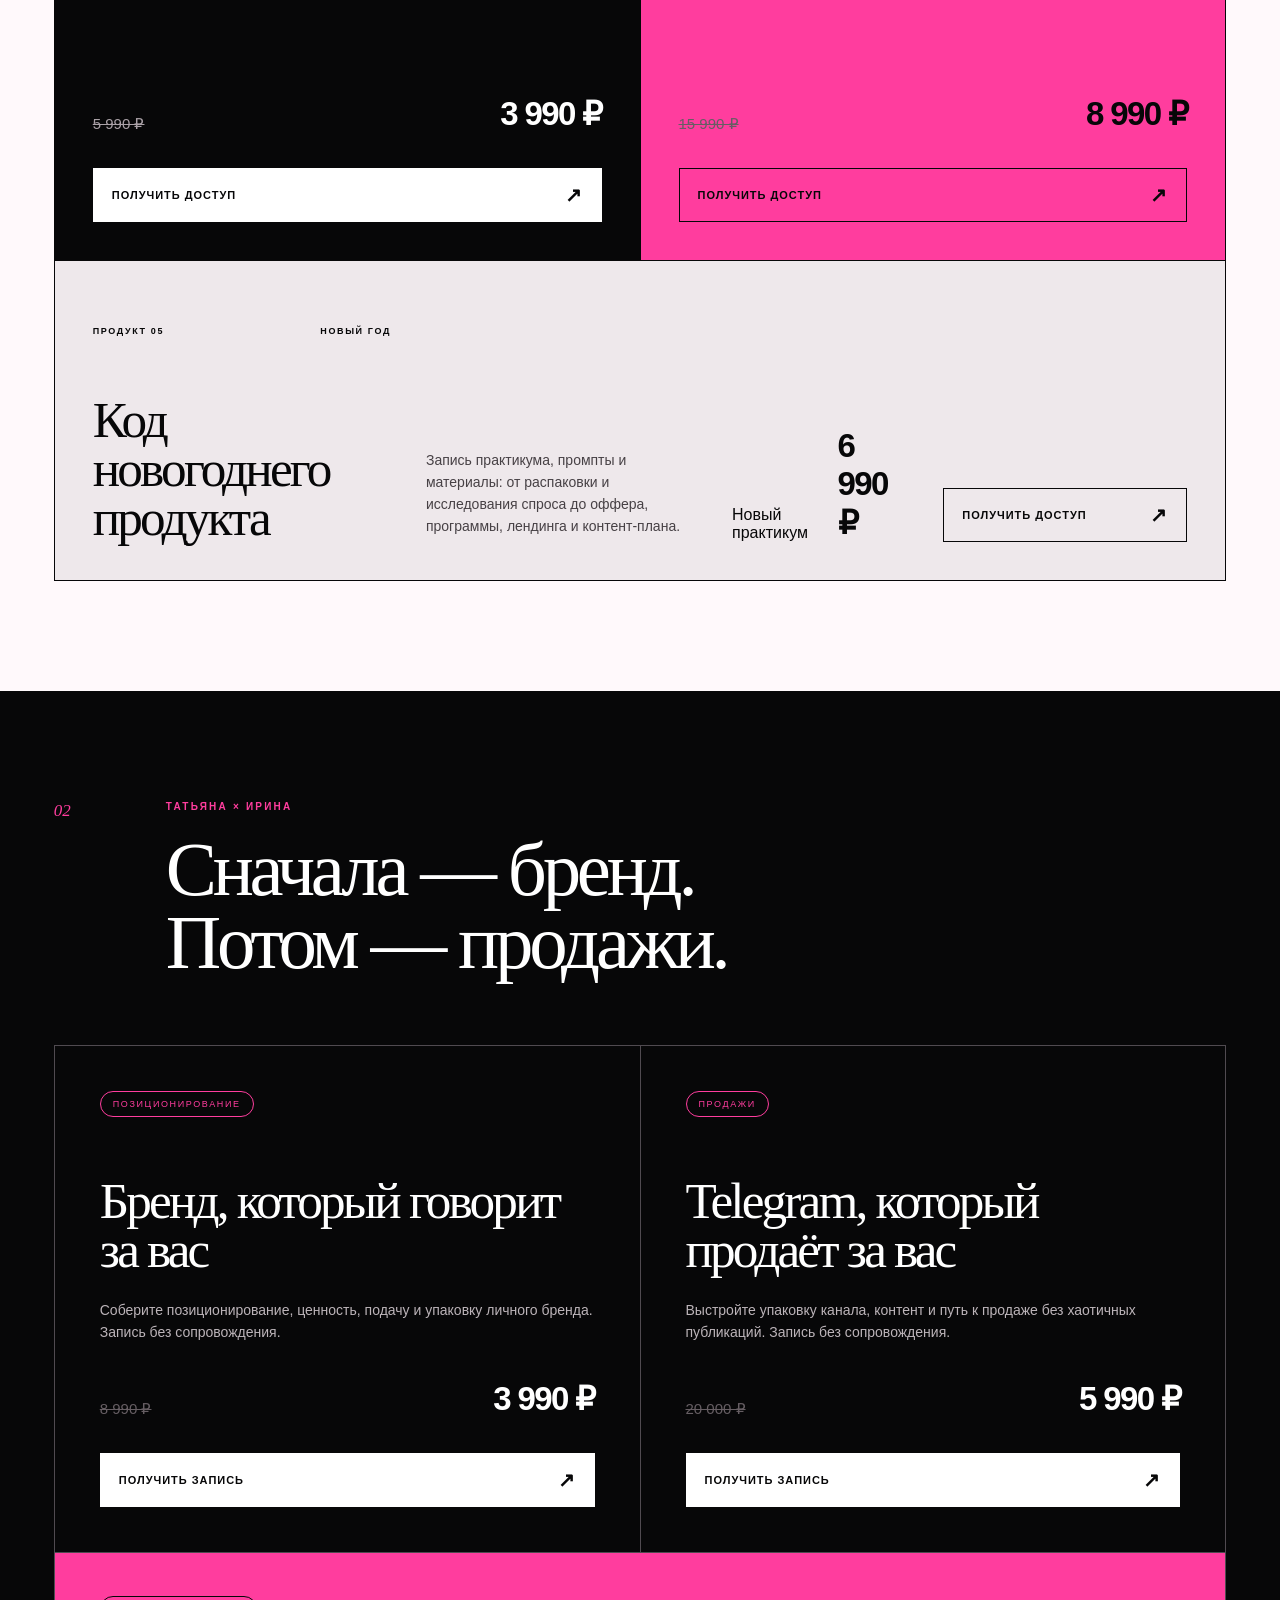
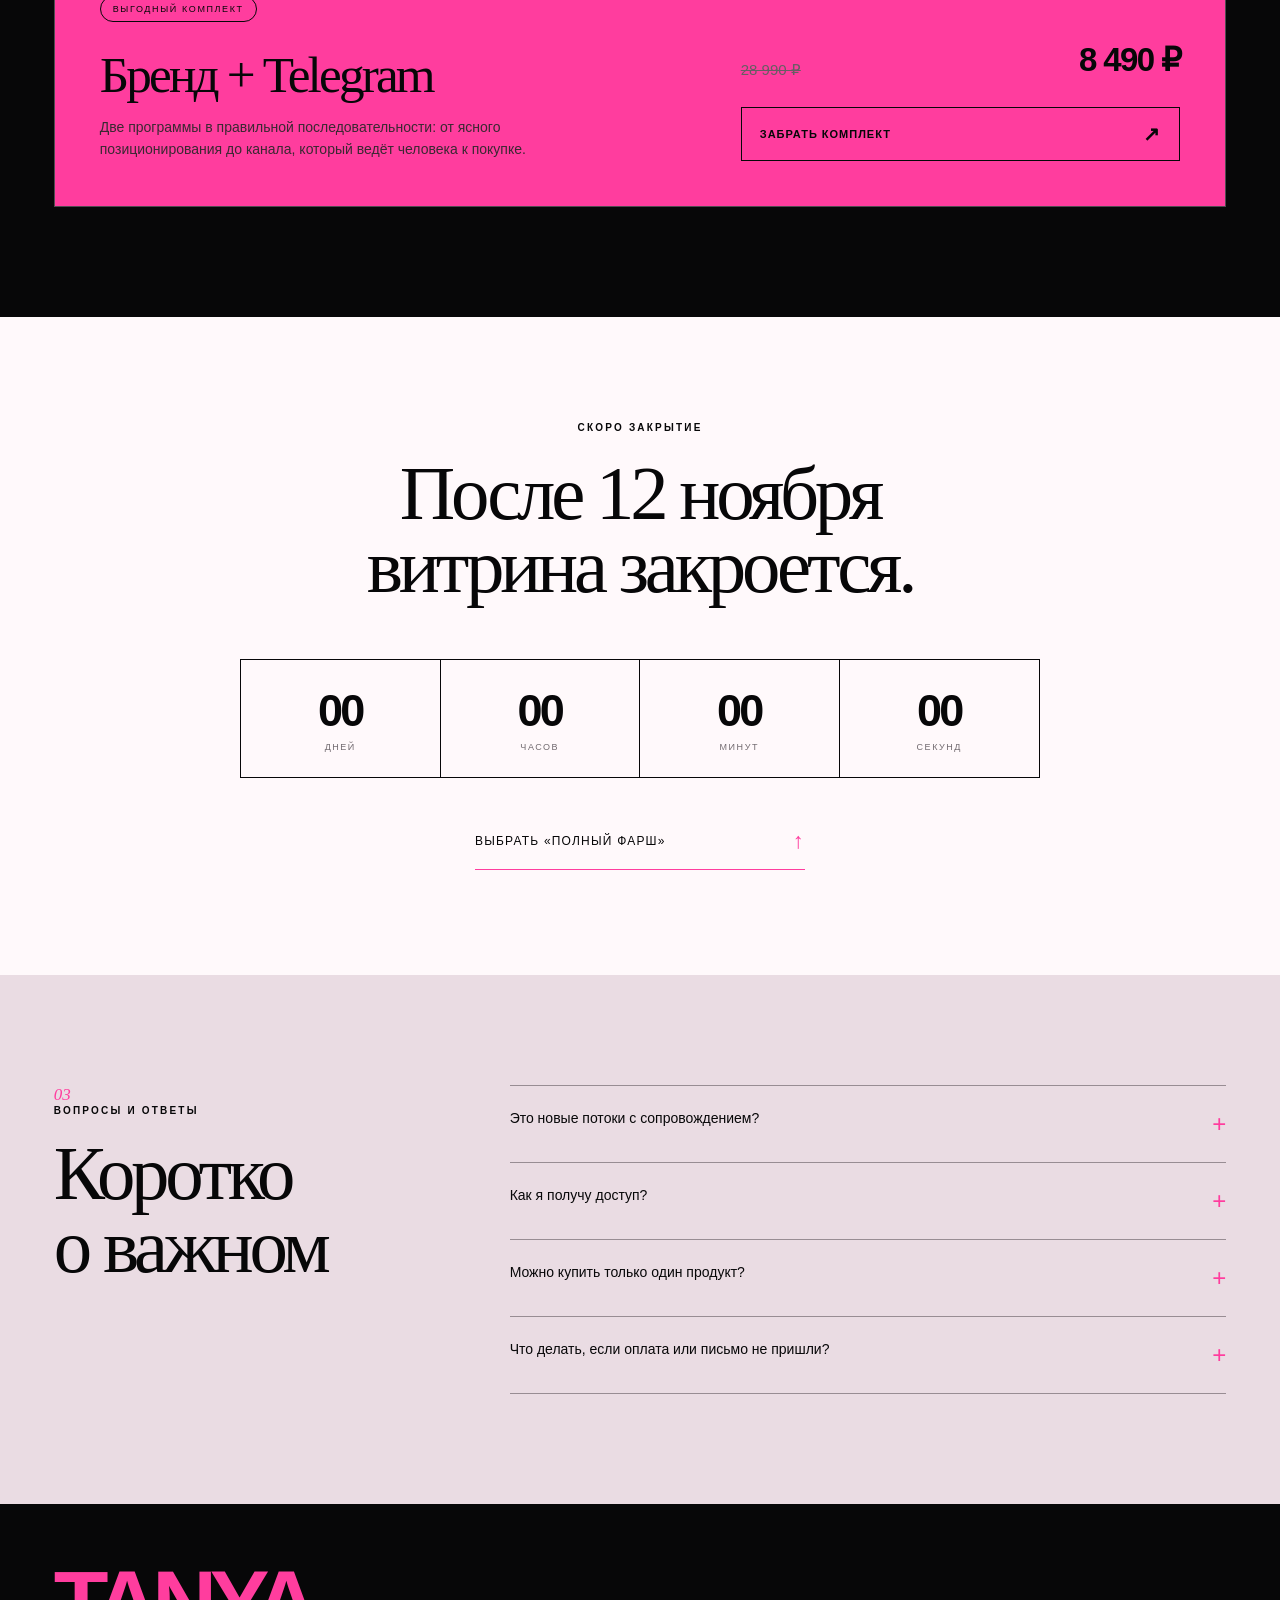
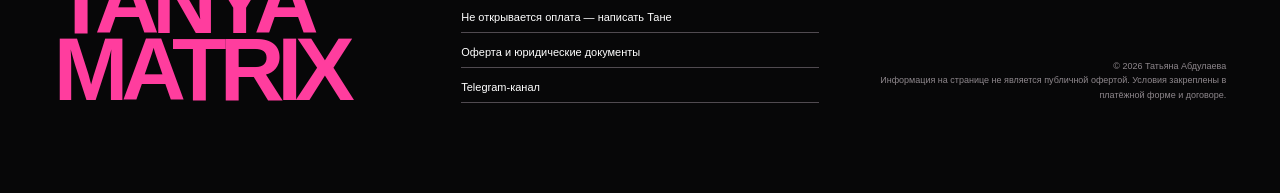
==== commit c08e97e5: "Refresh hero copy without archive wording" ====
--- a/index.html
+++ b/index.html
@@ -6,6 +6,7 @@
   <meta name="theme-color" content="#070708">
   <meta name="description" content="Распродажа 11.11 от Татьяны Абдулаевой: программы по Матрице, личному бренду, отношениям, ИИ и продажам.">
   <title>Распродажа 11.11 — Татьяна Абдулаева</title>
+  <link rel="icon" href="favicon.svg" type="image/svg+xml">
   <link rel="stylesheet" href="styles.css">
 </head>
 <body>
@@ -20,10 +21,10 @@
   <main id="top">
     <section class="hero">
       <div class="hero-copy">
-        <p class="kicker">ЗАКРЫТЫЙ АРХИВ / ОГРАНИЧЕННЫЙ ДОСТУП</p>
+        <p class="kicker">ОСОБАЯ ПОДБОРКА / ТОЛЬКО ДВА ДНЯ</p>
         <h1><span>ТОЛЬКО ДВА ДНЯ</span> 11.11<br><b>РАСПРОДАЖА</b></h1>
         <div class="hero-line">
-          <p>Редкий доступ к программам из архива — по ценам, которые действуют два дня.</p>
+          <p>Проверенные программы — по ценам, которые действуют всего два дня.</p>
           <span class="hero-mark">✦</span>
         </div>
         <a class="arrow-link" href="#offers">Открыть витрину <span>↓</span></a>
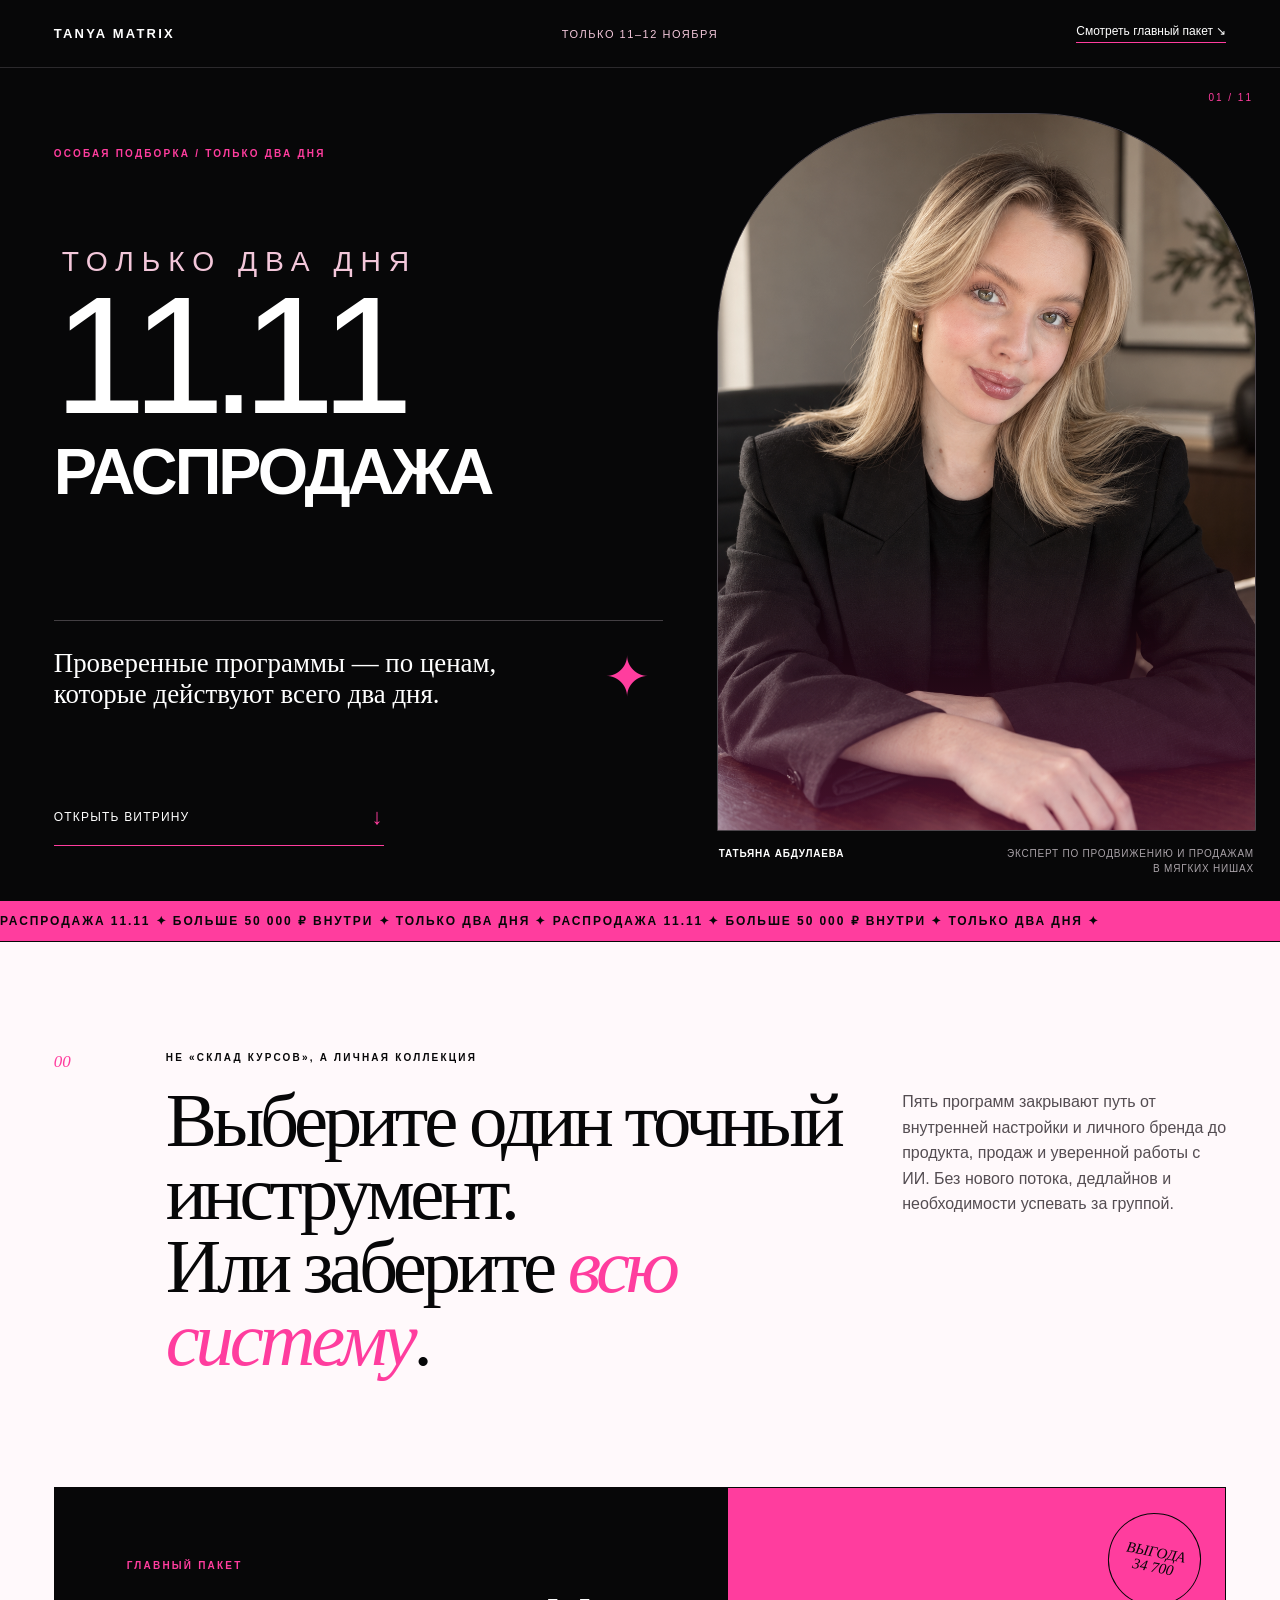
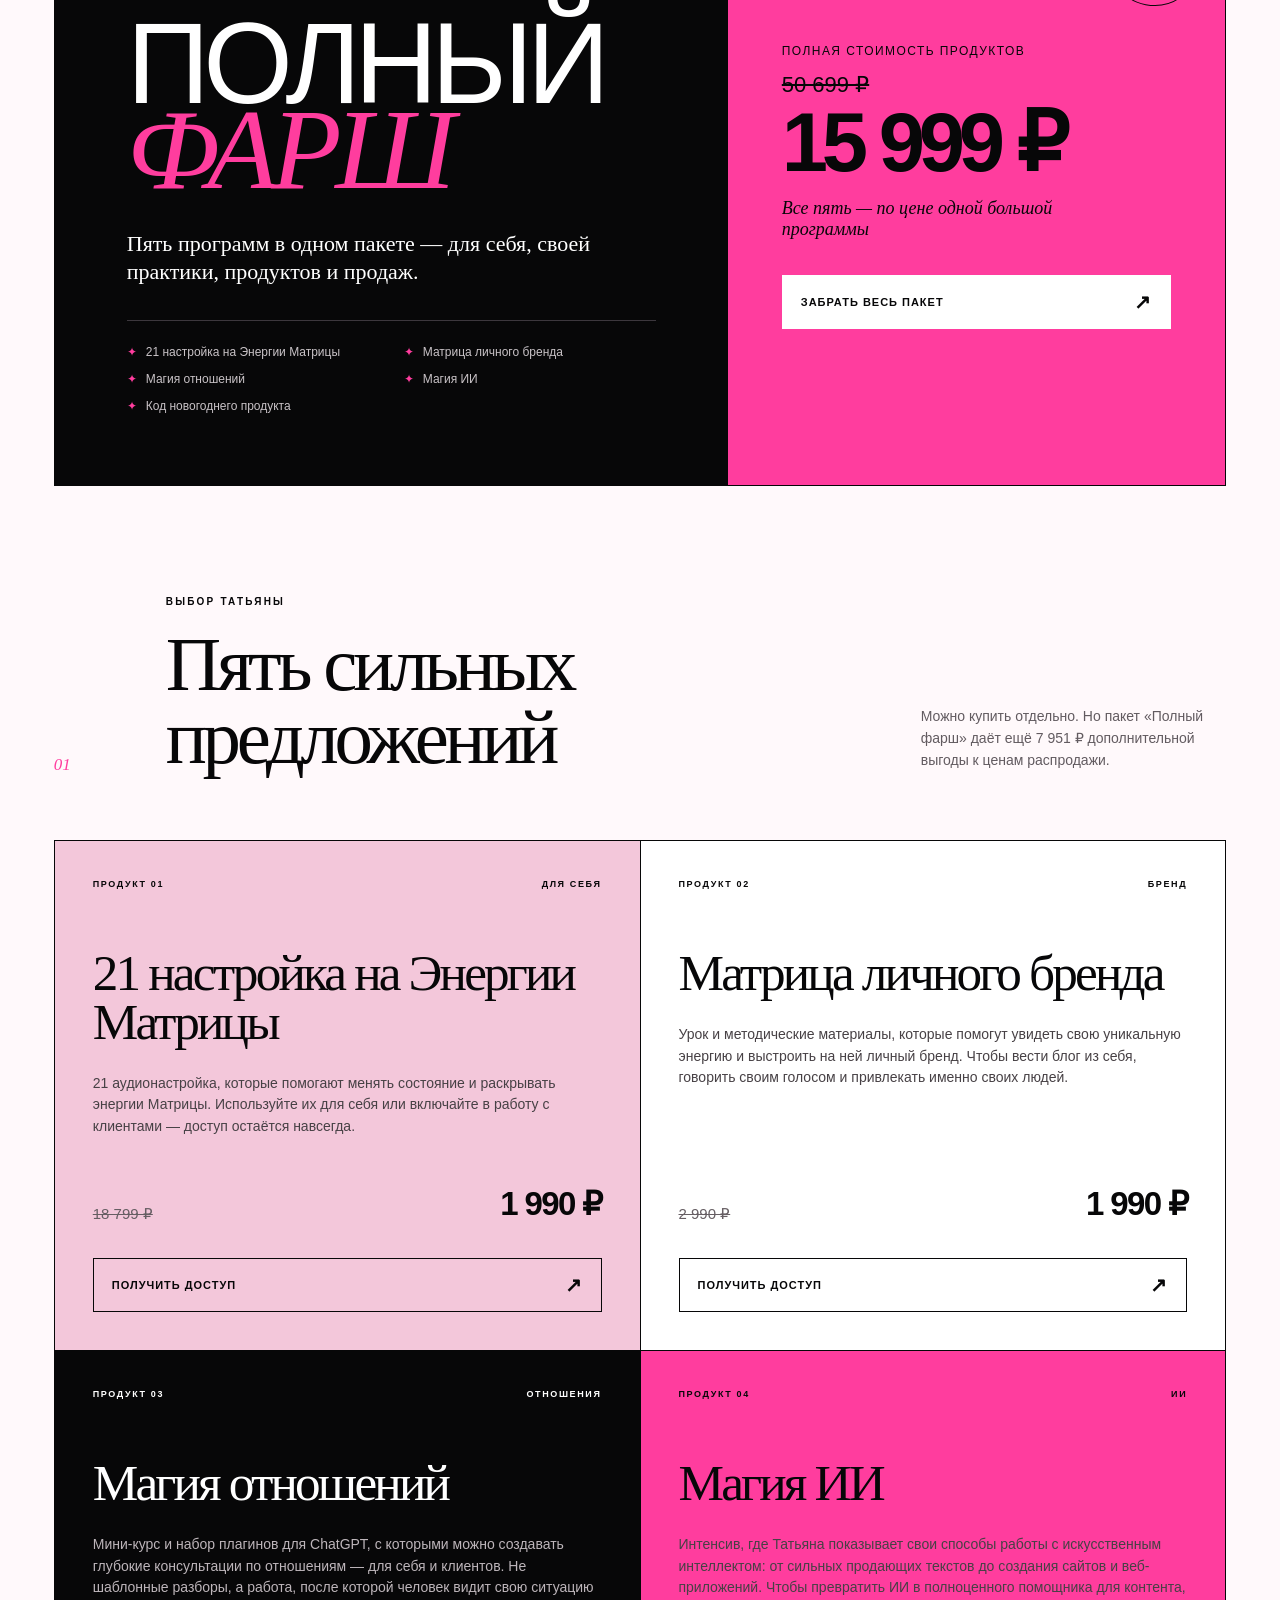
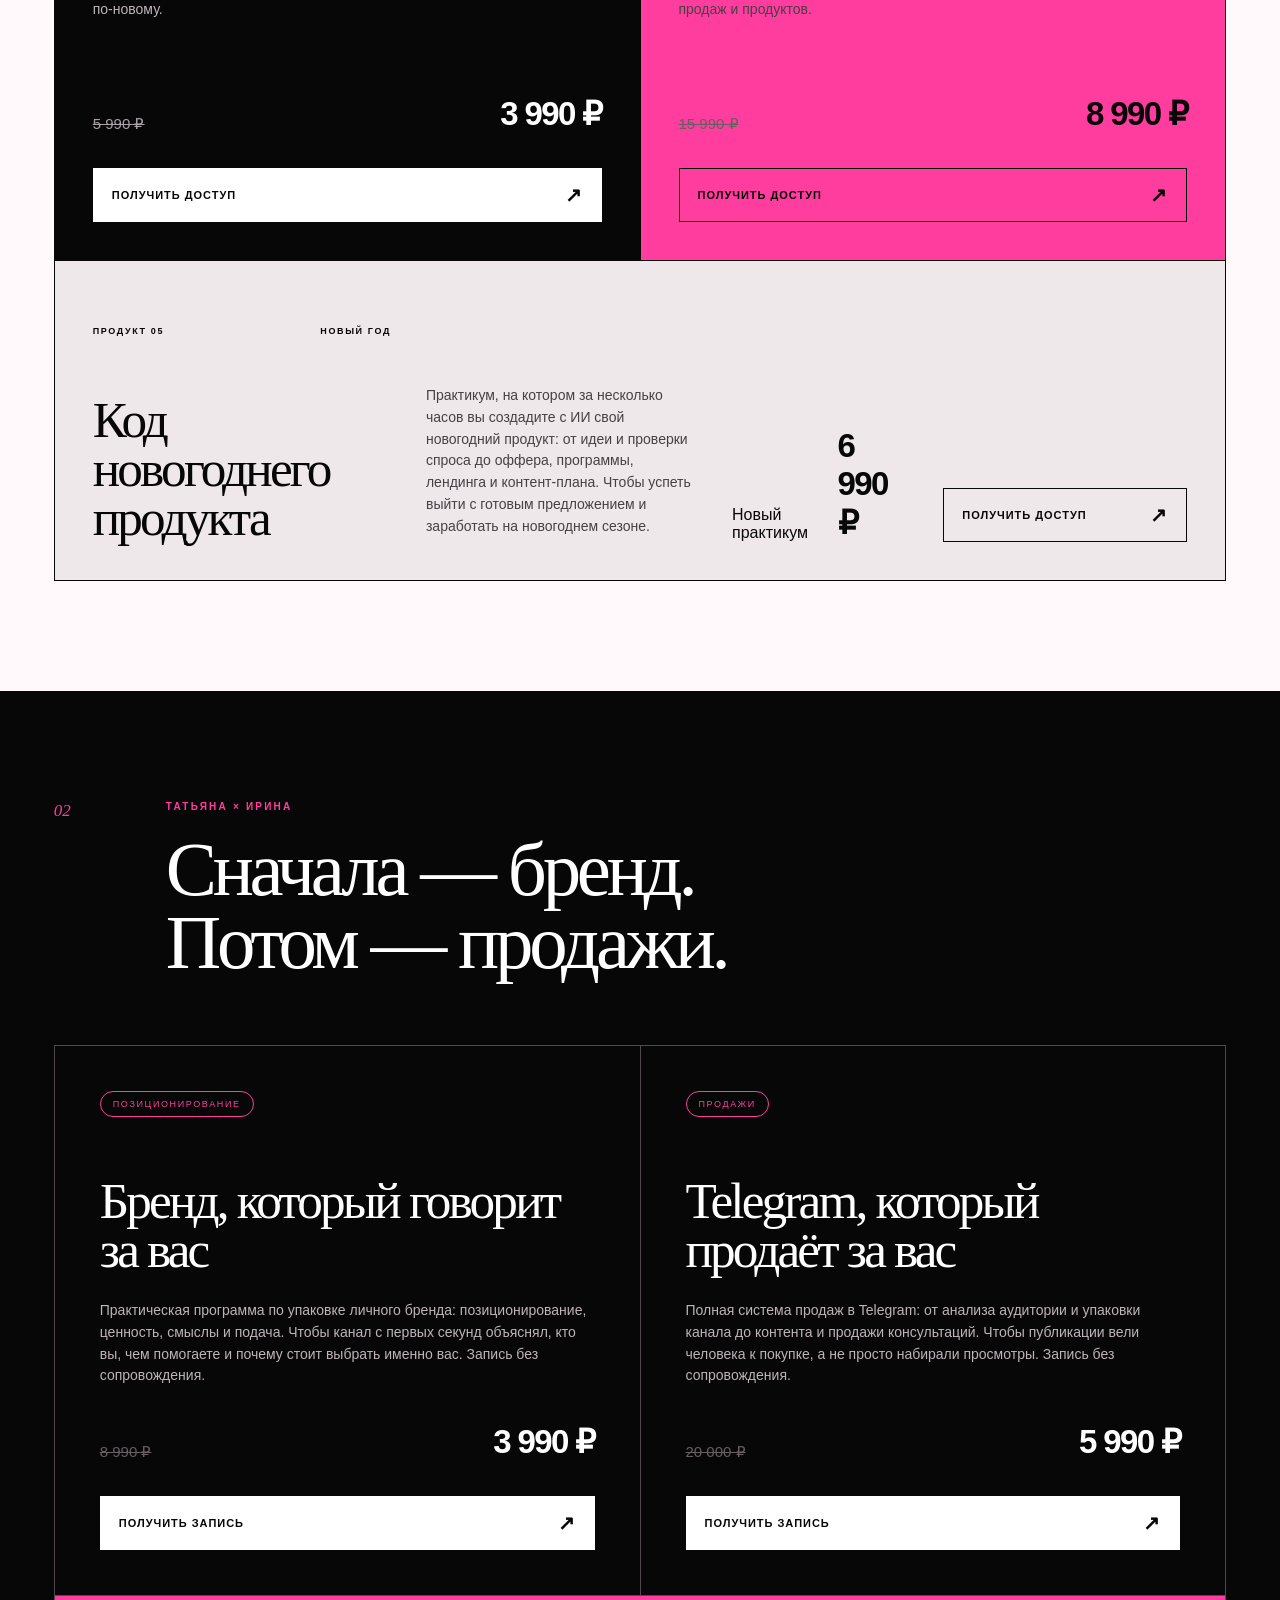
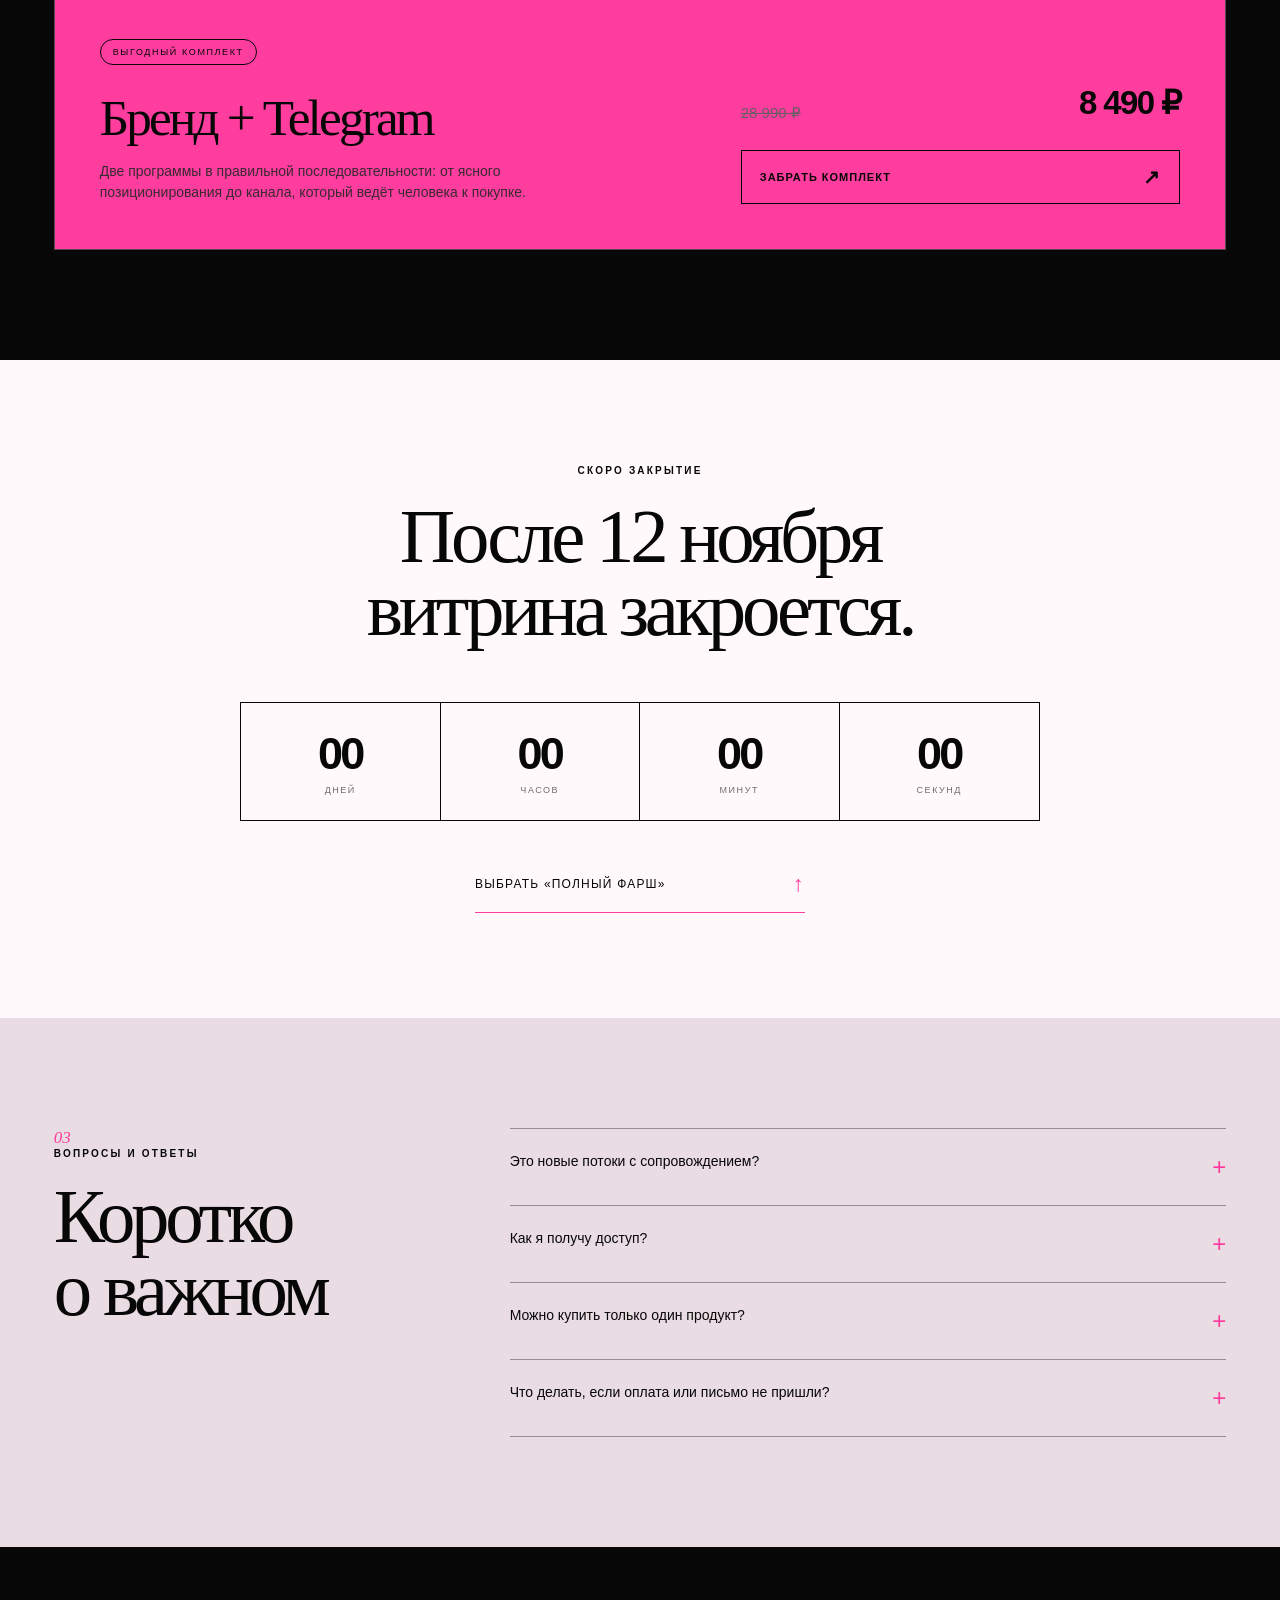
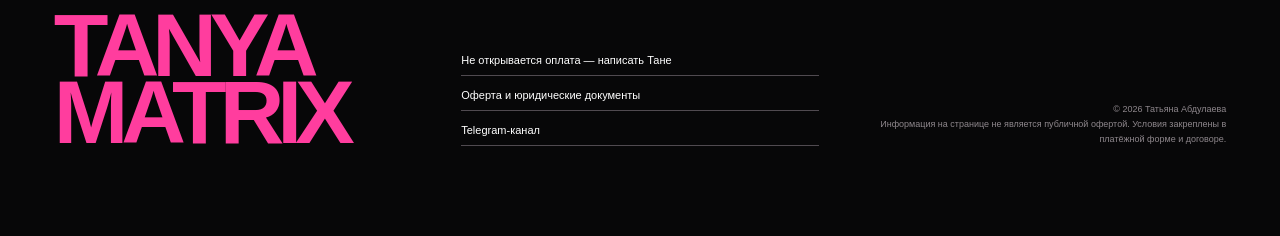
==== commit 502ab4ea: "Expand sale product descriptions" ====
--- a/index.html
+++ b/index.html
@@ -93,7 +93,7 @@
         <article class="product-card blush">
           <div class="card-top"><span>ПРОДУКТ 01</span><span>ДЛЯ СЕБЯ</span></div>
           <h3>21 настройка на Энергии Матрицы</h3>
-          <p>Аудионастройки для работы с энергиями — с бессрочным доступом. Можно использовать для себя и в работе с клиентами.</p>
+          <p>21 аудионастройка, которые помогают менять состояние и раскрывать энергии Матрицы. Используйте их для себя или включайте в работу с клиентами — доступ остаётся навсегда.</p>
           <div class="price-row"><s>18 799 ₽</s><strong>1 990 ₽</strong></div>
           <a class="buy-button" href="https://payform.ru/lncWDYo/" target="_blank" rel="noopener" data-buy data-product="21 настройка на Энергии Матрицы">Получить доступ <b>↗</b></a>
         </article>
@@ -101,7 +101,7 @@
         <article class="product-card white">
           <div class="card-top"><span>ПРОДУКТ 02</span><span>БРЕНД</span></div>
           <h3>Матрица личного бренда</h3>
-          <p>Большой урок на 2,5 часа и методические материалы, чтобы увидеть свои сильные стороны и превратить их в основу бренда.</p>
+          <p>Урок и методические материалы, которые помогут увидеть свою уникальную энергию и выстроить на ней личный бренд. Чтобы вести блог из себя, говорить своим голосом и привлекать именно своих людей.</p>
           <div class="price-row"><s>2 990 ₽</s><strong>1 990 ₽</strong></div>
           <a class="buy-button" href="https://payform.ru/4scWE5y/" target="_blank" rel="noopener" data-buy data-product="Матрица личного бренда">Получить доступ <b>↗</b></a>
         </article>
@@ -109,7 +109,7 @@
         <article class="product-card black">
           <div class="card-top"><span>ПРОДУКТ 03</span><span>ОТНОШЕНИЯ</span></div>
           <h3>Магия отношений</h3>
-          <p>Практикум, материалы и ИИ-ассистенты для работы с темой отношений — в своей практике и в контенте.</p>
+          <p>Мини-курс и набор плагинов для ChatGPT, с которыми можно создавать глубокие консультации по отношениям — для себя и клиентов. Не шаблонные разборы, а работа, после которой человек видит свою ситуацию по-новому.</p>
           <div class="price-row"><s>5 990 ₽</s><strong>3 990 ₽</strong></div>
           <a class="buy-button inverse" href="https://payform.ru/5qcWE35/" target="_blank" rel="noopener" data-buy data-product="Магия отношений">Получить доступ <b>↗</b></a>
         </article>
@@ -117,7 +117,7 @@
         <article class="product-card hot">
           <div class="card-top"><span>ПРОДУКТ 04</span><span>ИИ</span></div>
           <h3>Магия ИИ</h3>
-          <p>Записи программы и материалы для тех, кто хочет использовать ИИ не ради игрушек, а для реальных рабочих задач.</p>
+          <p>Интенсив, где Татьяна показывает свои способы работы с искусственным интеллектом: от сильных продающих текстов до создания сайтов и веб-приложений. Чтобы превратить ИИ в полноценного помощника для контента, продаж и продуктов.</p>
           <div class="price-row"><s>15 990 ₽</s><strong>8 990 ₽</strong></div>
           <a class="buy-button" href="https://payform.ru/bwcWE9l/" target="_blank" rel="noopener" data-buy data-product="Магия ИИ">Получить доступ <b>↗</b></a>
         </article>
@@ -127,7 +127,7 @@
             <div class="card-top"><span>ПРОДУКТ 05</span><span>НОВЫЙ ГОД</span></div>
             <h3>Код новогоднего продукта</h3>
           </div>
-          <p>Запись практикума, промпты и материалы: от распаковки и исследования спроса до оффера, программы, лендинга и контент-плана.</p>
+          <p>Практикум, на котором за несколько часов вы создадите с ИИ свой новогодний продукт: от идеи и проверки спроса до оффера, программы, лендинга и контент-плана. Чтобы успеть выйти с готовым предложением и заработать на новогоднем сезоне.</p>
           <div class="price-row"><span>Новый практикум</span><strong>6 990 ₽</strong></div>
           <a class="buy-button" href="https://payform.ru/g7cWEbB/" target="_blank" rel="noopener" data-buy data-product="Код новогоднего продукта">Получить доступ <b>↗</b></a>
         </article>
@@ -147,7 +147,7 @@
         <article class="collab-card">
           <span class="capsule">ПОЗИЦИОНИРОВАНИЕ</span>
           <h3>Бренд, который говорит за вас</h3>
-          <p>Соберите позиционирование, ценность, подачу и упаковку личного бренда. Запись без сопровождения.</p>
+          <p>Практическая программа по упаковке личного бренда: позиционирование, ценность, смыслы и подача. Чтобы канал с первых секунд объяснял, кто вы, чем помогаете и почему стоит выбрать именно вас. Запись без сопровождения.</p>
           <div class="price-row"><s>8 990 ₽</s><strong>3 990 ₽</strong></div>
           <a class="buy-button inverse" href="https://payform.ru/qlcWExh/" target="_blank" rel="noopener" data-buy data-product="Бренд, который говорит за вас">Получить запись <b>↗</b></a>
         </article>
@@ -155,7 +155,7 @@
         <article class="collab-card">
           <span class="capsule">ПРОДАЖИ</span>
           <h3>Telegram, который продаёт за вас</h3>
-          <p>Выстройте упаковку канала, контент и путь к продаже без хаотичных публикаций. Запись без сопровождения.</p>
+          <p>Полная система продаж в Telegram: от анализа аудитории и упаковки канала до контента и продажи консультаций. Чтобы публикации вели человека к покупке, а не просто набирали просмотры. Запись без сопровождения.</p>
           <div class="price-row"><s>20 000 ₽</s><strong>5 990 ₽</strong></div>
           <a class="buy-button inverse" href="https://payform.ru/3jcWEB8/" target="_blank" rel="noopener" data-buy data-product="Telegram, который продаёт за вас">Получить запись <b>↗</b></a>
         </article>
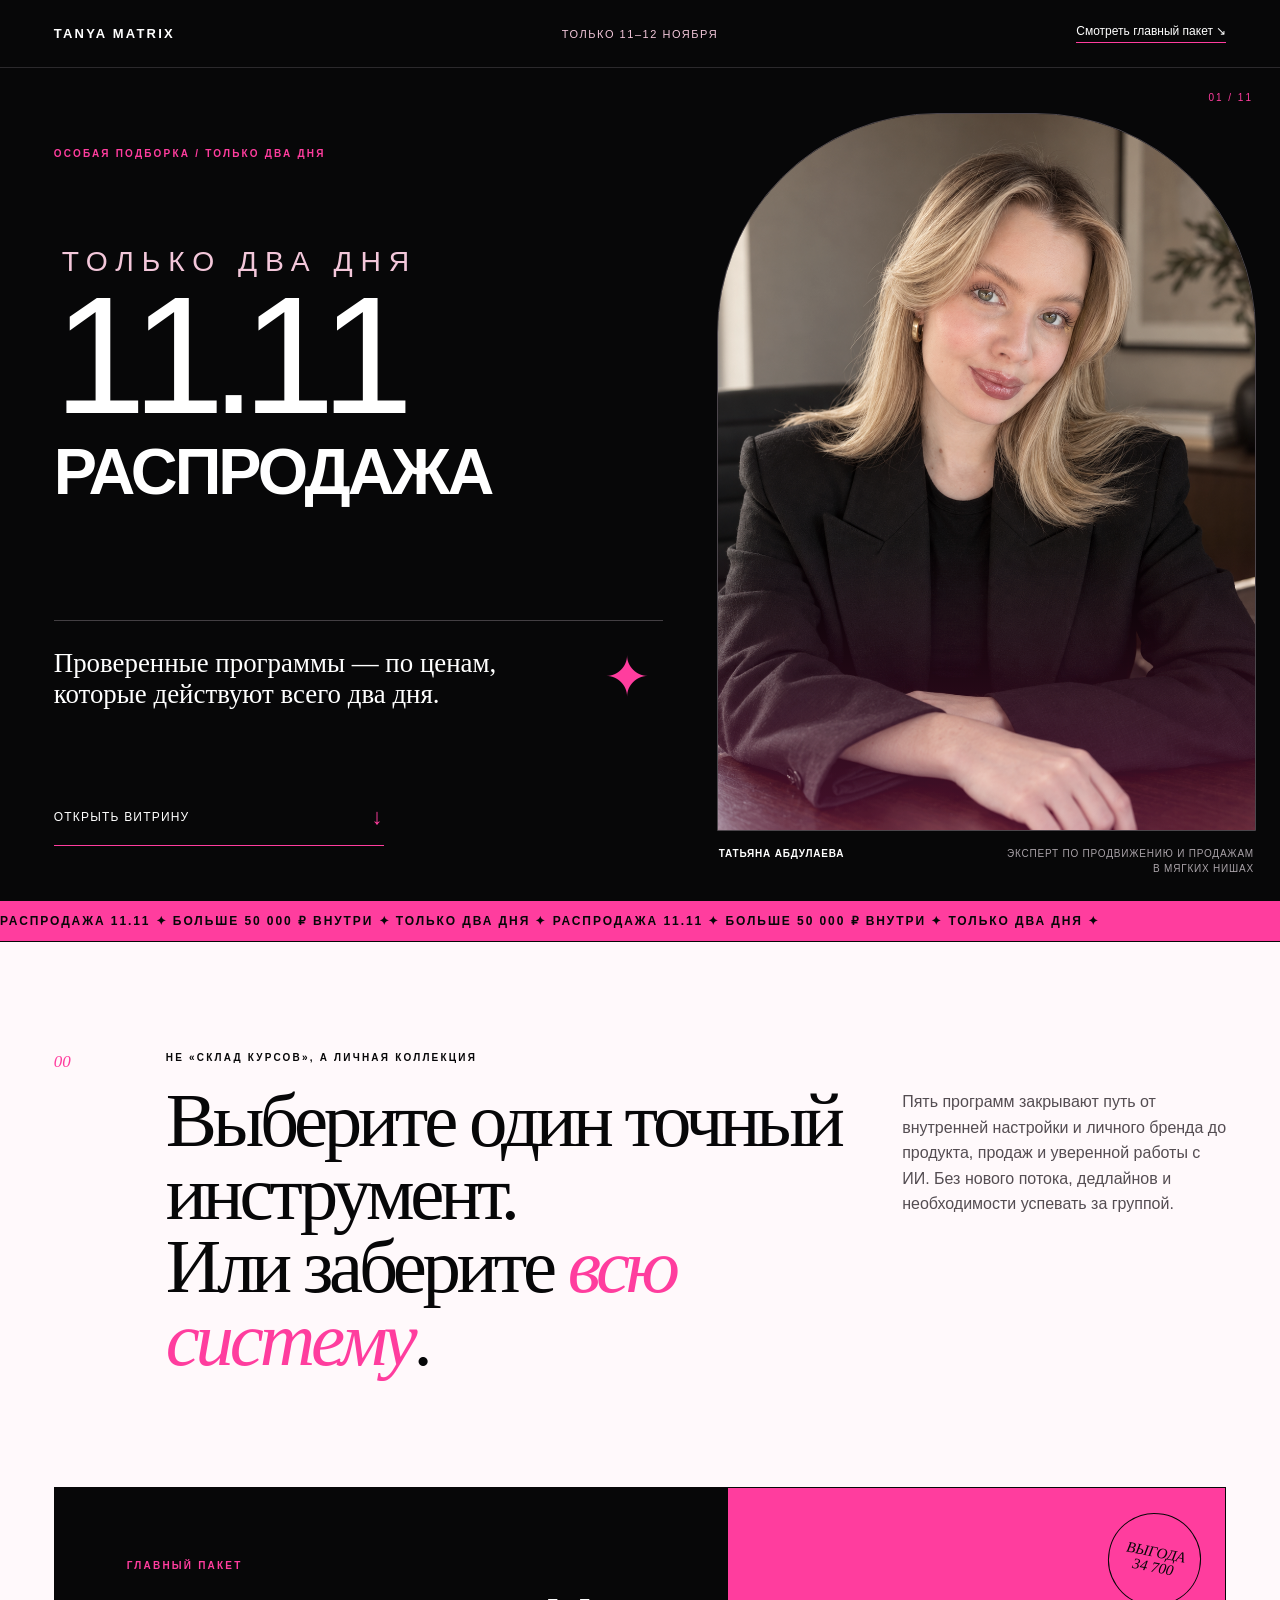
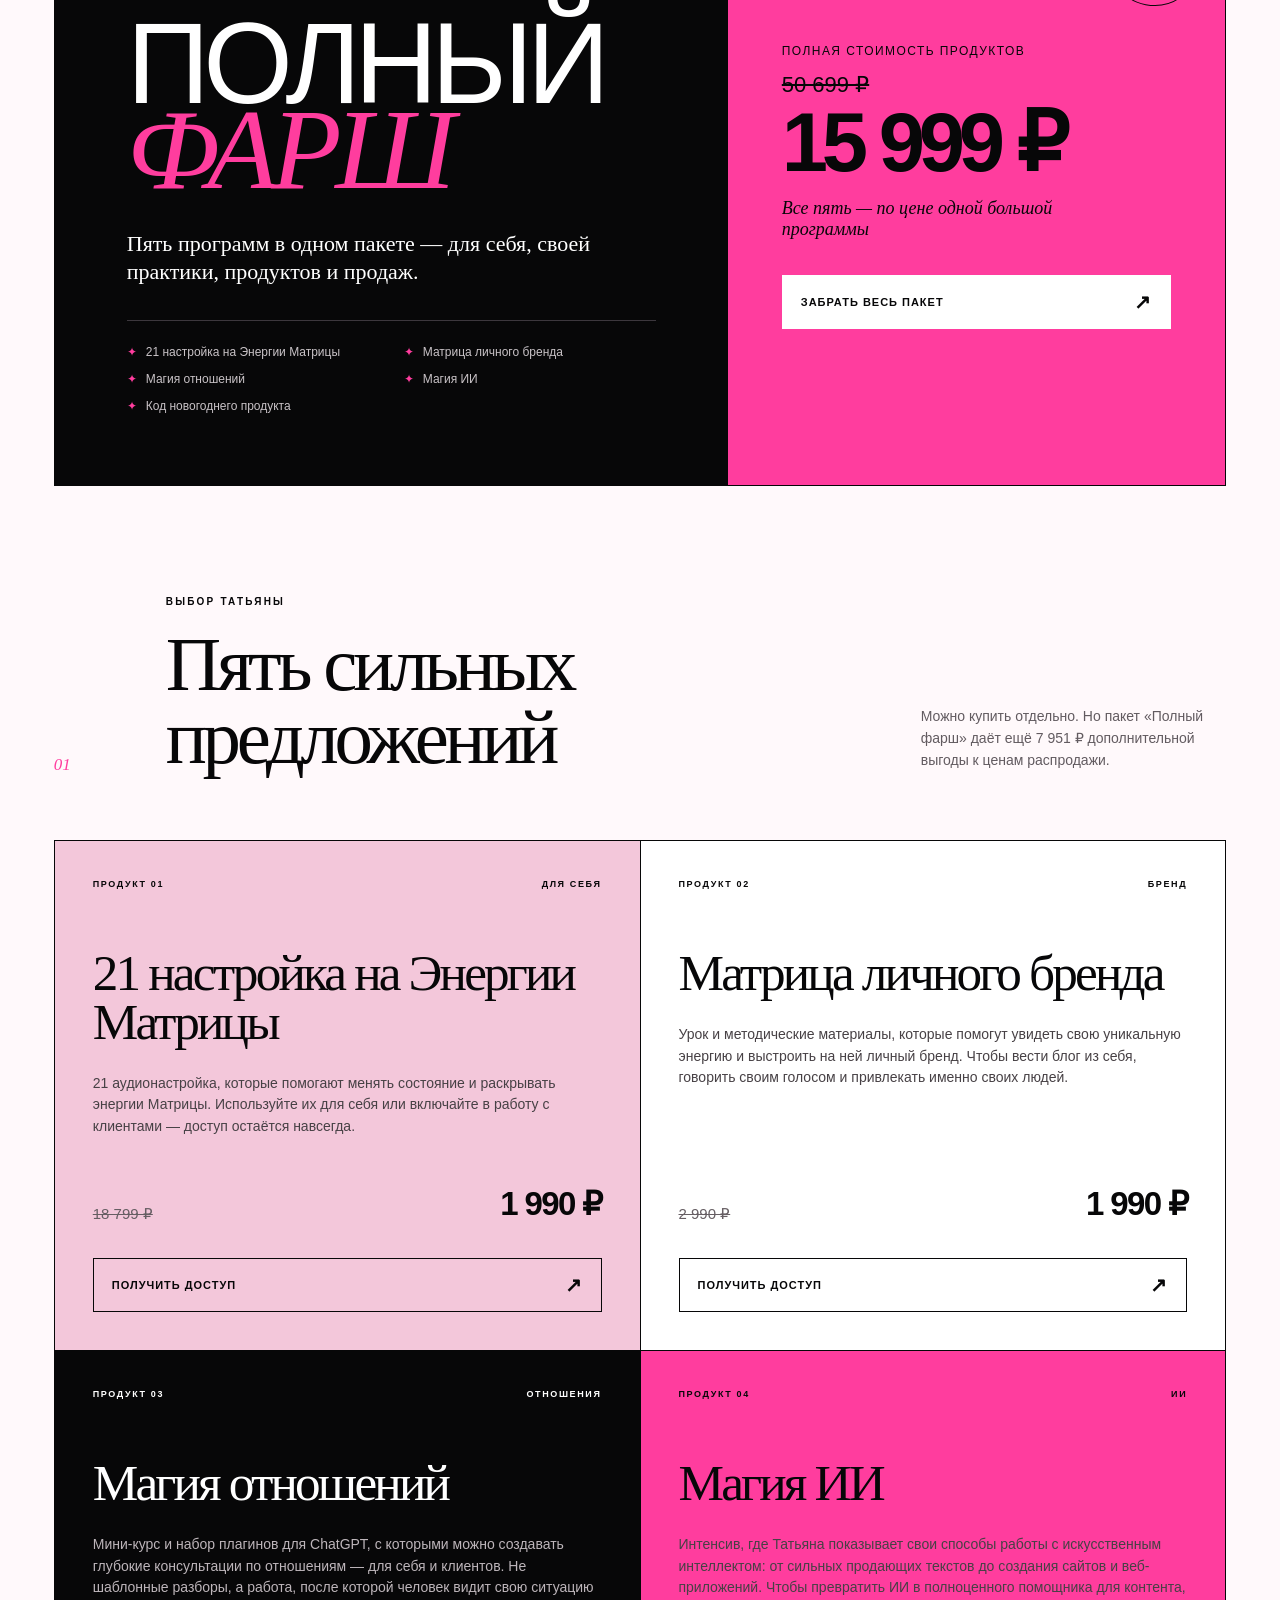
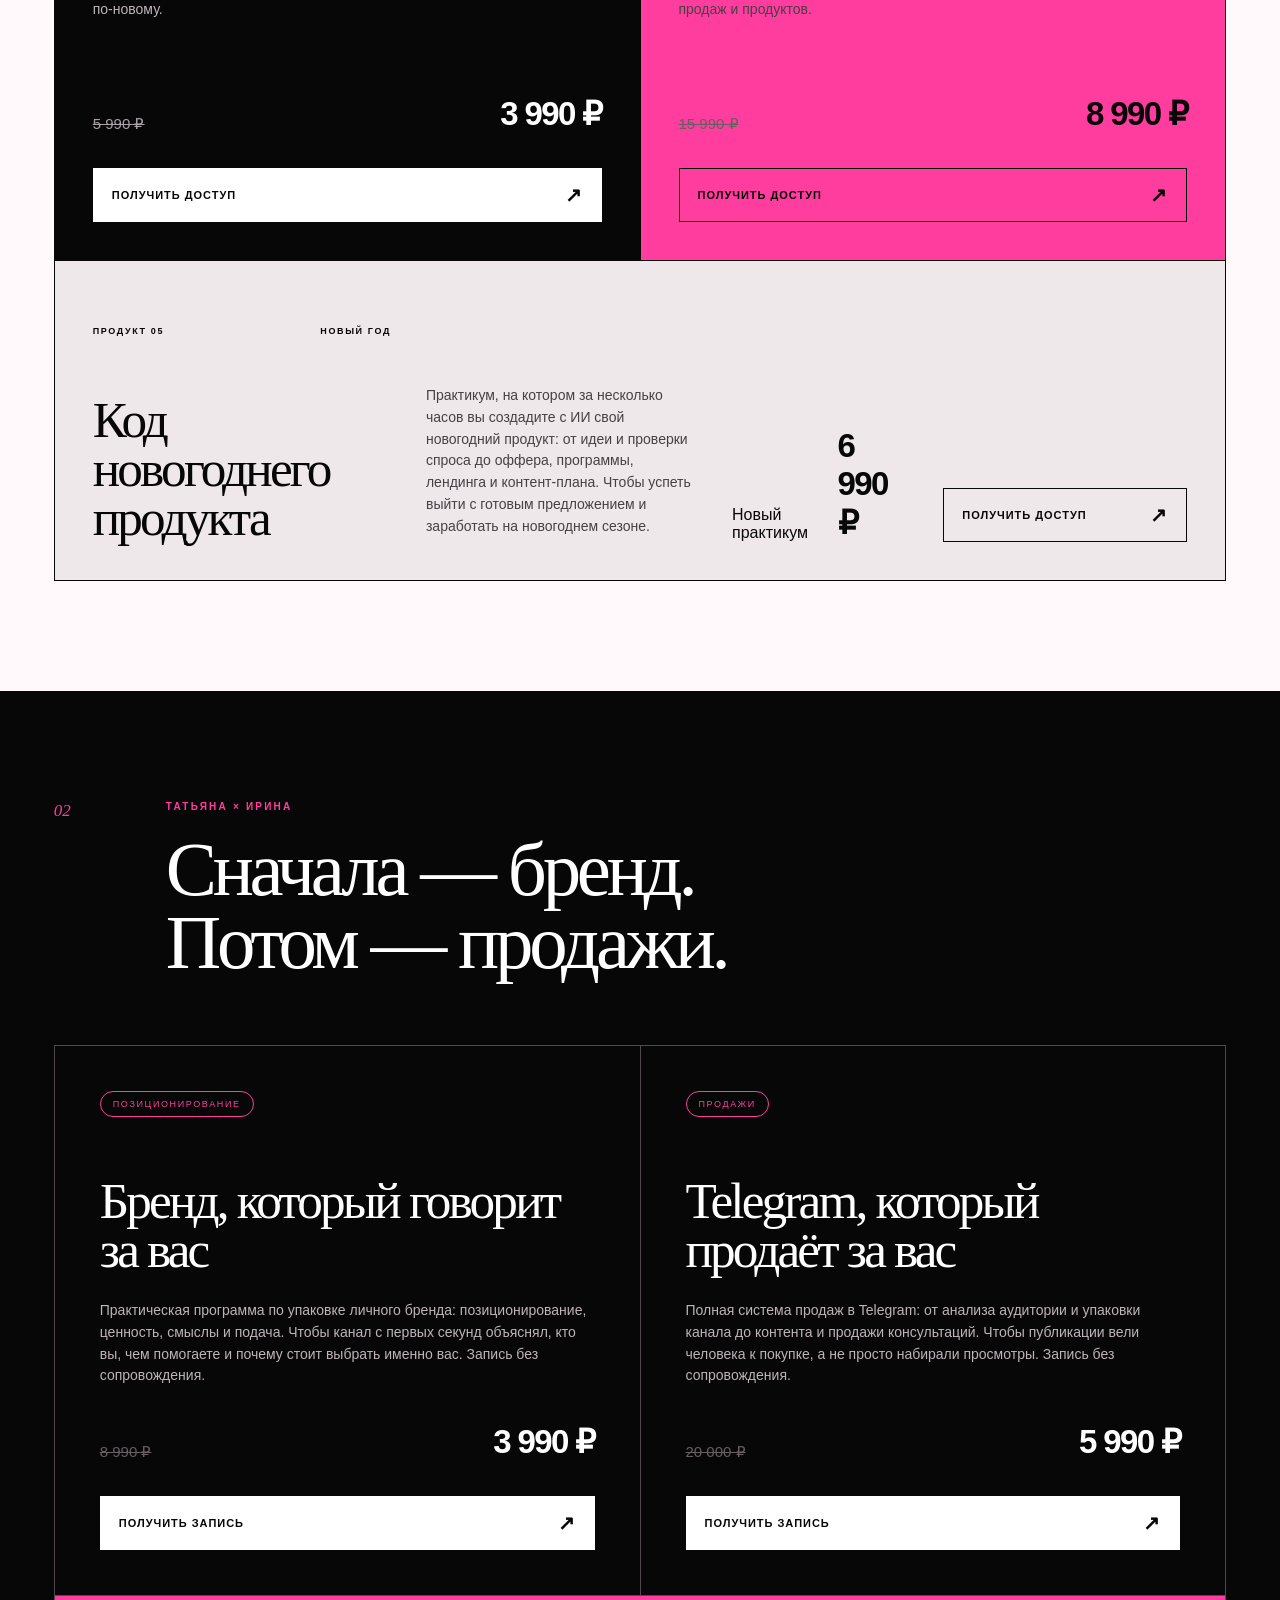
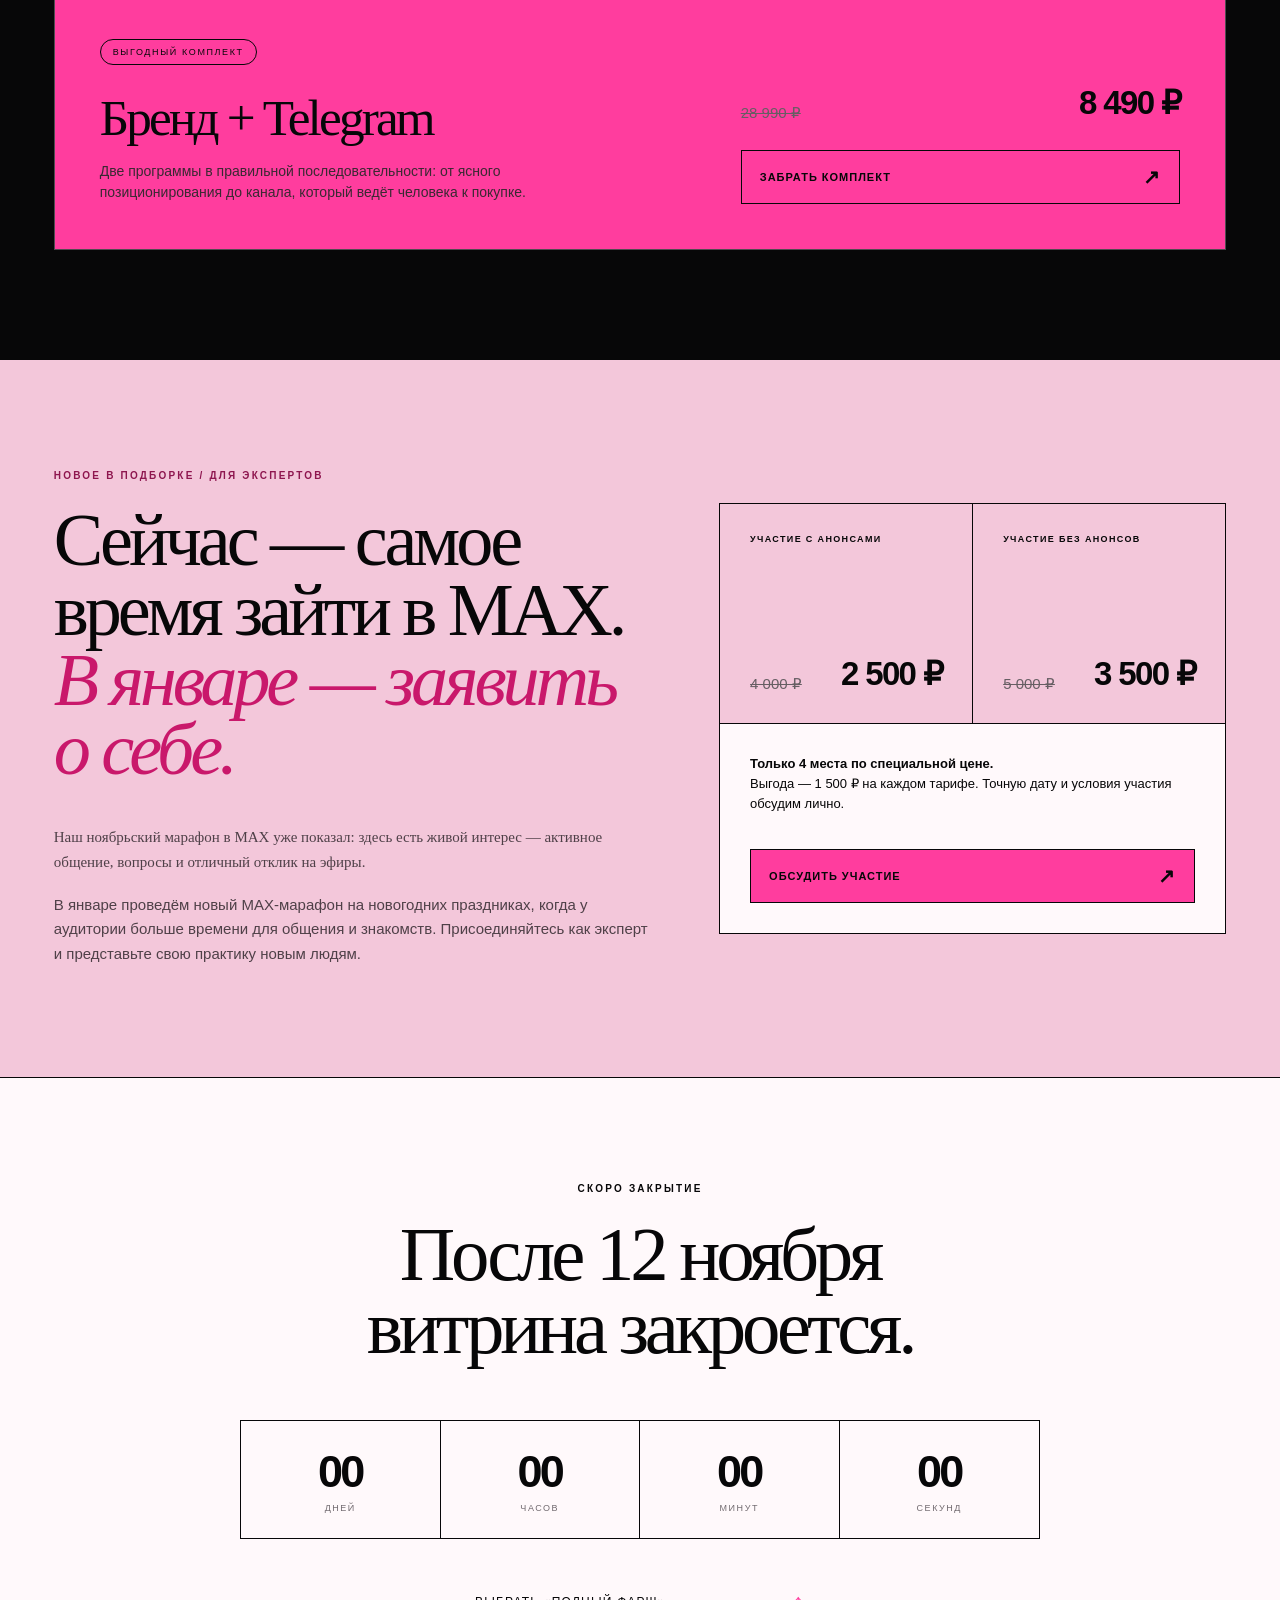
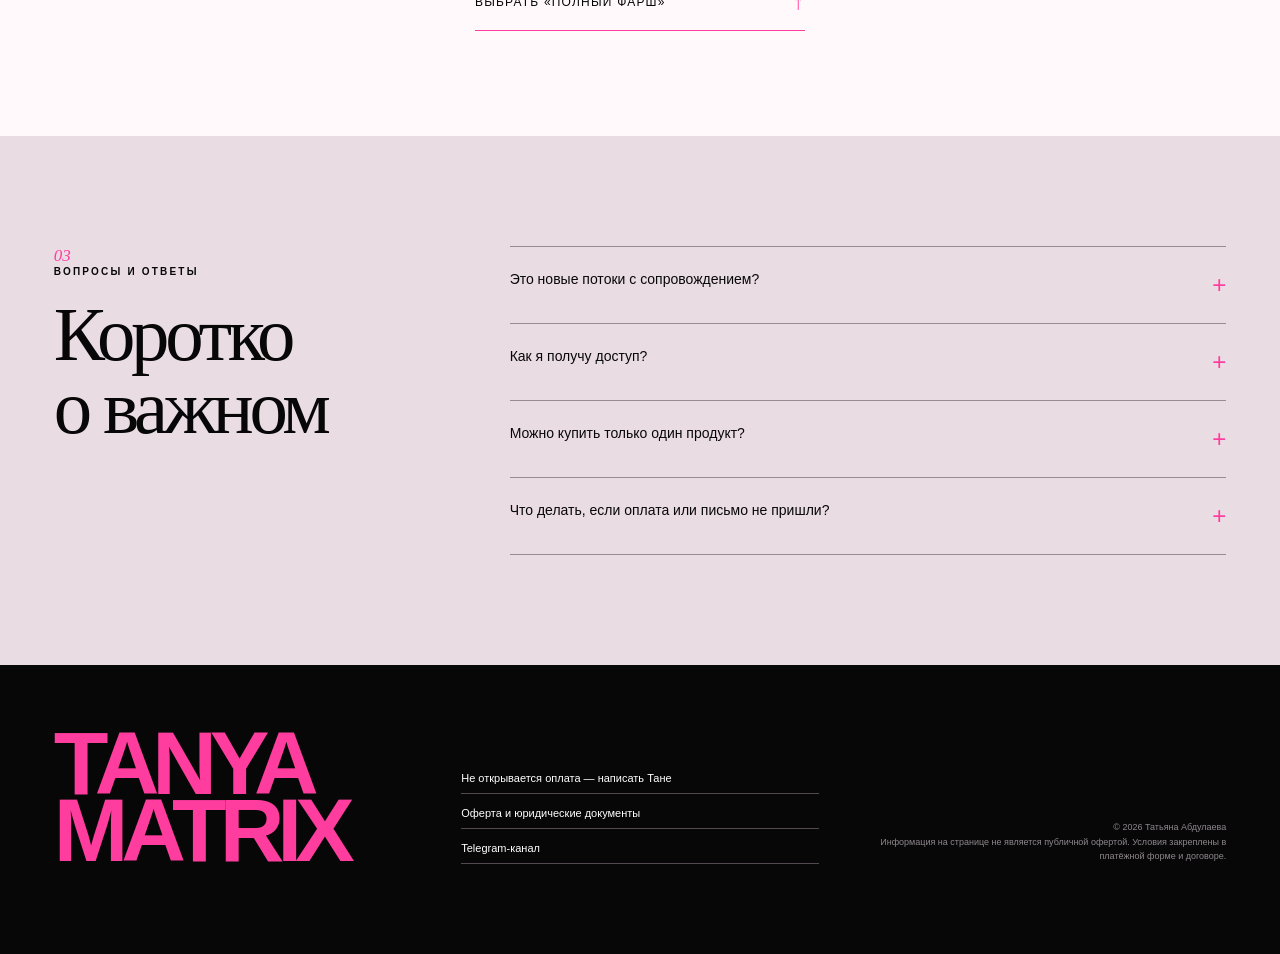
==== commit 74cbfd96: "Add January MAX marathon offer" ====
--- a/index.html
+++ b/index.html
@@ -174,6 +174,30 @@
       </div>
     </section>
 
+    <section class="max-offer section" id="max-marathon">
+      <div class="max-offer-copy">
+        <p class="eyebrow">НОВОЕ В ПОДБОРКЕ / ДЛЯ ЭКСПЕРТОВ</p>
+        <h2>Сейчас — самое время зайти в MAX.<br><em>В январе — заявить о себе.</em></h2>
+        <p class="max-offer-lead">Наш ноябрьский марафон в MAX уже показал: здесь есть живой интерес — активное общение, вопросы и отличный отклик на эфиры.</p>
+        <p>В январе проведём новый MAX-марафон на новогодних праздниках, когда у аудитории больше времени для общения и знакомств. Присоединяйтесь как эксперт и представьте свою практику новым людям.</p>
+      </div>
+
+      <div class="max-offer-options">
+        <article>
+          <span>УЧАСТИЕ С АНОНСАМИ</span>
+          <div class="price-row"><s>4 000 ₽</s><strong>2 500 ₽</strong></div>
+        </article>
+        <article>
+          <span>УЧАСТИЕ БЕЗ АНОНСОВ</span>
+          <div class="price-row"><s>5 000 ₽</s><strong>3 500 ₽</strong></div>
+        </article>
+        <div class="max-offer-action">
+          <p><strong>Только 4 места по специальной цене.</strong><br>Выгода — 1 500 ₽ на каждом тарифе. Точную дату и условия участия обсудим лично.</p>
+          <a class="buy-button" href="https://t.me/tati012?text=%D0%A2%D0%B0%D0%BD%D1%8F%2C%20%D1%85%D0%BE%D1%87%D1%83%20%D0%BE%D0%B1%D1%81%D1%83%D0%B4%D0%B8%D1%82%D1%8C%20%D1%83%D1%87%D0%B0%D1%81%D1%82%D0%B8%D0%B5%20%D0%B2%20%D1%8F%D0%BD%D0%B2%D0%B0%D1%80%D1%81%D0%BA%D0%BE%D0%BC%20MAX-%D0%BC%D0%B0%D1%80%D0%B0%D1%84%D0%BE%D0%BD%D0%B5." target="_blank" rel="noopener" data-buy data-mode="contact" data-product="участие в январском MAX-марафоне">Обсудить участие <b>↗</b></a>
+        </div>
+      </div>
+    </section>
+
     <section class="deadline section-narrow">
       <p class="eyebrow">СКОРО ЗАКРЫТИЕ</p>
       <h2>После 12 ноября<br>витрина закроется.</h2>
@@ -220,15 +244,15 @@
     <button class="purchase-modal-backdrop" type="button" data-modal-close aria-label="Закрыть окно оплаты"></button>
     <section class="purchase-modal-card" role="dialog" aria-modal="true" aria-labelledby="purchaseModalTitle">
       <button class="purchase-modal-close" type="button" data-modal-close aria-label="Закрыть">×</button>
-      <p class="eyebrow pink">ПЕРЕД ОПЛАТОЙ</p>
+      <p class="eyebrow pink" id="purchaseModalEyebrow">ПЕРЕД ОПЛАТОЙ</p>
       <h2 id="purchaseModalTitle">Подтвердите согласия</h2>
       <p class="purchase-product">Вы выбрали: <strong id="purchaseProductName"></strong></p>
       <div class="purchase-consents">
-        <label><input type="checkbox" id="modalOfferConsent"><span>Я принимаю условия <a href="https://disk.yandex.ru/d/UmcB7vXuuUsvjw" target="_blank" rel="noopener">публичной оферты</a>.</span></label>
-        <label><input type="checkbox" id="modalPrivacyConsent"><span>Я даю согласие на обработку персональных данных и ознакомилась с <a href="https://disk.yandex.ru/d/UmcB7vXuuUsvjw" target="_blank" rel="noopener">политикой обработки персональных данных</a>.</span></label>
+        <label><input type="checkbox" id="modalOfferConsent"><span id="modalOfferText">Я принимаю условия <a href="https://disk.yandex.ru/d/UmcB7vXuuUsvjw" target="_blank" rel="noopener">публичной оферты</a>.</span></label>
+        <label><input type="checkbox" id="modalPrivacyConsent"><span id="modalPrivacyText">Я даю согласие на обработку персональных данных и ознакомилась с <a href="https://disk.yandex.ru/d/UmcB7vXuuUsvjw" target="_blank" rel="noopener">политикой обработки персональных данных</a>.</span></label>
       </div>
       <p class="purchase-error" id="purchaseError" role="alert">Поставьте обе галочки, чтобы перейти к оплате.</p>
-      <a class="buy-button purchase-confirm" id="purchaseConfirm" href="#" target="_blank" rel="noopener" aria-disabled="true">Перейти к оплате <b>↗</b></a>
+      <a class="buy-button purchase-confirm" id="purchaseConfirm" href="#" target="_blank" rel="noopener" aria-disabled="true"><span id="purchaseConfirmLabel">Перейти к оплате</span> <b>↗</b></a>
     </section>
   </div>
 
--- a/styles.css
+++ b/styles.css
@@ -26,9 +26,10 @@
 .purchase-modal[hidden]{display:none}.purchase-modal{position:fixed;z-index:100;inset:0;display:grid;place-items:center;padding:24px}.purchase-modal-backdrop{position:absolute;inset:0;border:0;background:rgba(7,7,8,.78);backdrop-filter:blur(8px);cursor:pointer}.purchase-modal-card{position:relative;z-index:1;width:min(100%,620px);background:var(--paper);border:1px solid var(--black);padding:48px;box-shadow:14px 14px 0 var(--pink)}.purchase-modal-close{position:absolute;right:18px;top:12px;border:0;background:none;font:35px/1 Arial,sans-serif;cursor:pointer}.purchase-modal-card h2{font:48px/.95 Georgia,serif;letter-spacing:-.045em;margin:22px 45px 18px 0}.purchase-product{font-size:13px;line-height:1.5;padding-bottom:22px;border-bottom:1px solid #d7cbd1}.purchase-consents{display:grid;gap:15px;margin-top:24px}.purchase-consents label{display:flex;gap:13px;align-items:flex-start;font-size:12px;line-height:1.5}.purchase-consents input{appearance:none;flex:0 0 19px;height:19px;border:1px solid var(--black);margin:0;display:grid;place-items:center}.purchase-consents input:checked{background:var(--pink)}.purchase-consents input:checked:after{content:"✓";font-weight:bold;font-size:13px}.purchase-consents a{border-bottom:1px solid var(--pink)}.purchase-error{font-size:11px;color:#b0004e;margin-top:14px;display:none}.purchase-error.show{display:block}.purchase-confirm{background:var(--pink)}.purchase-confirm[aria-disabled="true"]{opacity:.45;cursor:not-allowed;filter:grayscale(.7)}body.modal-open{overflow:hidden}
 .collection-head{display:grid;grid-template-columns:70px 1.4fr .6fr;gap:42px;align-items:end;margin-bottom:65px}.collection-head>p:last-child{font-size:14px;line-height:1.55;color:#625b60;padding-bottom:4px}.product-grid{display:grid;grid-template-columns:repeat(2,1fr);border-top:1px solid var(--black);border-left:1px solid var(--black)}.product-card{min-height:510px;padding:38px;display:flex;flex-direction:column;border-right:1px solid var(--black);border-bottom:1px solid var(--black)}.product-card.blush{background:var(--blush)}.product-card.white{background:#fff}.product-card.black{background:var(--black);color:#fff}.product-card.hot{background:var(--pink)}.card-top{display:flex;justify-content:space-between;font-size:9px;font-weight:800;letter-spacing:.18em}.product-card h3,.collab-card h3{font-family:Georgia,serif;font-size:clamp(34px,4vw,62px);line-height:.95;margin:60px 0 26px}.product-card p{font-size:14px;line-height:1.55;max-width:510px;color:#474145}.product-card.black p{color:#bdb5ba}.price-row{margin-top:auto;padding-top:35px;display:flex;justify-content:space-between;gap:15px;align-items:end}.price-row s{font-size:15px;color:#665e63}.black .price-row s{color:#aaa1a7}.price-row strong{font-size:33px;letter-spacing:-.05em}.product-card.wide{grid-column:1/-1;min-height:320px;display:grid;grid-template-columns:1.1fr 1fr .65fr .9fr;gap:35px;align-items:end;background:#eee8eb}.product-card.wide h3{margin-bottom:0}.product-card.wide p{padding-bottom:5px}.product-card.wide .price-row{padding:0}.product-card.wide .buy-button{margin:0}
 .collab{background:var(--black);color:#fff}.collab-head{display:grid;grid-template-columns:70px 1fr;gap:42px;margin-bottom:65px}.collab-grid{display:grid;grid-template-columns:1fr 1fr;border-left:1px solid #504a50;border-top:1px solid #504a50}.collab-card{padding:45px;min-height:470px;border-right:1px solid #504a50;border-bottom:1px solid #504a50;display:flex;flex-direction:column}.capsule{align-self:flex-start;border:1px solid var(--pink);color:var(--pink);border-radius:999px;padding:7px 12px;font-size:9px;letter-spacing:.18em}.collab-card p{font-size:14px;line-height:1.55;color:#bcb4b9;max-width:500px}.collab-card.bundle{grid-column:1/-1;min-height:auto;display:grid;grid-template-columns:1fr .75fr;gap:55px;background:var(--pink);color:var(--black)}.collab-card.bundle h3{margin:35px 0 18px}.collab-card.bundle p{color:#3a2932}.capsule.light{border-color:var(--black);color:var(--black)}.bundle-buy{display:flex;flex-direction:column;justify-content:end}.bundle-buy .price-row{margin:0}.bundle-buy .buy-button{margin-top:28px}
+.max-offer{display:grid;grid-template-columns:1.08fr .92fr;gap:70px;background:var(--blush);border-bottom:1px solid var(--black)}.max-offer-copy .eyebrow{color:#8e164f}.max-offer h2{font-family:Georgia,serif;font-size:clamp(45px,5.8vw,88px);line-height:.94;margin:25px 0 40px}.max-offer h2 em{color:#c9186b;font-weight:400}.max-offer-copy>p:not(.eyebrow){font-size:15px;line-height:1.65;max-width:680px;color:#4f4048}.max-offer-copy .max-offer-lead{font:21px/1.35 Georgia,serif;color:var(--black);margin-bottom:18px}.max-offer-options{display:grid;grid-template-columns:1fr 1fr;align-self:center;border-top:1px solid var(--black);border-left:1px solid var(--black)}.max-offer-options article{min-height:220px;padding:30px;border-right:1px solid var(--black);border-bottom:1px solid var(--black);display:flex;flex-direction:column}.max-offer-options article>span{font-size:9px;font-weight:800;letter-spacing:.15em}.max-offer-options article .price-row{padding-top:25px}.max-offer-action{grid-column:1/-1;padding:30px;border-right:1px solid var(--black);border-bottom:1px solid var(--black);background:var(--paper)}.max-offer-action p{font-size:13px;line-height:1.55}.max-offer-action .buy-button{background:var(--pink)}
 .deadline{text-align:center;padding:105px 0}.deadline h2{margin:25px auto 55px}.timer{display:grid;grid-template-columns:repeat(4,1fr);max-width:800px;margin:auto;border:1px solid var(--black)}.timer div{padding:25px 10px;border-right:1px solid var(--black)}.timer div:last-child{border-right:0}.timer strong{display:block;font-size:45px;letter-spacing:-.06em}.timer span{display:block;font-size:9px;text-transform:uppercase;letter-spacing:.17em;color:#716a6f;margin-top:5px}.arrow-link.dark{margin:35px auto 0;color:var(--black)}
 .faq{display:grid;grid-template-columns:.7fr 1.3fr;gap:70px;background:#eadce3}.faq-list details{border-top:1px solid #988d93}.faq-list details:last-child{border-bottom:1px solid #988d93}.faq-list summary{cursor:pointer;list-style:none;padding:24px 0;display:flex;justify-content:space-between;gap:20px;font-size:14px}.faq-list summary::-webkit-details-marker{display:none}.faq-list summary span{font-size:24px;color:var(--pink)}.faq-list details[open] summary span{transform:rotate(45deg)}.faq-list details p{font-size:13px;line-height:1.6;color:#5e565b;padding:0 40px 24px 0;max-width:720px}
 .footer{padding:65px var(--pad) 90px;background:var(--black);color:#fff;display:grid;grid-template-columns:1fr 1fr 1fr;gap:50px;align-items:end}.footer-title{font-size:clamp(46px,7vw,105px);font-weight:900;line-height:.75;letter-spacing:-.08em;color:var(--pink)}.footer-links{display:flex;flex-direction:column;gap:13px;font-size:11px}.footer-links a{border-bottom:1px solid #504a50;padding-bottom:9px}.footer-copy{font-size:9px;line-height:1.65;color:#8e878c;text-align:right}.mobile-bar{display:none}
-@media(max-width:900px){.topbar{grid-template-columns:1fr 1fr}.topbar-note{display:none}.hero{grid-template-columns:1fr}.hero-copy{min-height:620px;padding-top:55px}.hero h1{font-size:clamp(86px,25vw,150px);margin:55px 0}.hero-photo-wrap{padding:0 20px 25px}.photo-frame{min-height:0;height:auto;aspect-ratio:.83}.manifesto,.collection-head{grid-template-columns:45px 1fr}.manifesto-text,.collection-head>p:last-child{grid-column:2}.full-drop{grid-template-columns:1fr}.full-drop-copy{padding:55px 35px}.full-drop-price{padding:55px 35px}.product-card.wide{grid-template-columns:1fr;align-items:start}.product-card.wide .price-row{padding-top:15px}.consent-wrap{grid-template-columns:1fr;gap:28px}.footer{grid-template-columns:1fr 1fr}.footer-copy{grid-column:1/-1;text-align:left}.full-drop ul{grid-template-columns:1fr}}
-@media(max-width:620px){body{padding-bottom:72px}.topbar{height:58px;padding:0 18px}.brand{font-size:11px}.topbar-link{font-size:9px}.hero{min-height:auto}.hero-copy{min-height:545px;padding:45px 20px 35px}.hero h1{font-size:26vw;line-height:.76;margin:45px 0}.hero h1 b{font-size:.36em;margin-top:16px}.hero-line{grid-template-columns:1fr auto}.hero-line p{font-size:18px}.hero-mark{font-size:35px}.hero-photo-wrap{padding:0 12px 18px}.photo-caption{flex-direction:column;gap:4px}.photo-caption span{text-align:left}.ticker{padding:11px 0}.section{padding:72px 20px}.section-narrow{margin:0 20px}.manifesto{grid-template-columns:1fr;gap:22px}.manifesto .section-no{display:none}.manifesto h2,.collection-head h2,.collab h2,.faq h2,.deadline h2{font-size:44px}.manifesto-text,.collection-head>p:last-child{grid-column:auto;padding-top:0}.full-drop{margin:0}.full-drop-copy,.full-drop-price{padding:50px 20px}.full-drop h2{font-size:74px}.full-drop-price>strong{font-size:57px}.sticker{width:72px;height:72px;font-size:10px}.collection-head{grid-template-columns:1fr;gap:22px}.collection-head .section-no{display:none}.product-grid{grid-template-columns:1fr}.product-card{min-height:450px;padding:27px}.product-card.wide{grid-column:auto}.product-card h3,.collab-card h3{font-size:39px;margin-top:45px}.collab-head{grid-template-columns:1fr}.collab-head .section-no{display:none}.collab-grid{grid-template-columns:1fr}.collab-card{min-height:430px;padding:30px}.collab-card.bundle{grid-column:auto;grid-template-columns:1fr;min-height:auto}.timer strong{font-size:30px}.timer div{padding:18px 5px}.timer span{font-size:7px}.faq{grid-template-columns:1fr;gap:45px}.footer{grid-template-columns:1fr;padding:55px 20px 35px}.footer-copy{text-align:left}.mobile-bar{position:fixed;z-index:20;bottom:0;left:0;right:0;height:72px;padding:10px 12px;background:var(--black);color:#fff;display:flex;justify-content:space-between;align-items:center;border-top:1px solid #3c373d}.mobile-bar div{display:flex;flex-direction:column;font-size:10px}.mobile-bar strong{font-size:20px;color:var(--pink)}.mobile-bar a{background:var(--pink);color:var(--black);padding:14px 17px;font-size:11px;font-weight:bold}.purchase-modal{padding:14px}.purchase-modal-card{padding:38px 22px 24px;box-shadow:8px 8px 0 var(--pink);max-height:calc(100svh - 28px);overflow:auto}.purchase-modal-card h2{font-size:38px;margin-top:18px}.purchase-confirm{margin-top:24px}}
+@media(max-width:900px){.topbar{grid-template-columns:1fr 1fr}.topbar-note{display:none}.hero{grid-template-columns:1fr}.hero-copy{min-height:620px;padding-top:55px}.hero h1{font-size:clamp(86px,25vw,150px);margin:55px 0}.hero-photo-wrap{padding:0 20px 25px}.photo-frame{min-height:0;height:auto;aspect-ratio:.83}.manifesto,.collection-head{grid-template-columns:45px 1fr}.manifesto-text,.collection-head>p:last-child{grid-column:2}.full-drop{grid-template-columns:1fr}.full-drop-copy{padding:55px 35px}.full-drop-price{padding:55px 35px}.product-card.wide{grid-template-columns:1fr;align-items:start}.product-card.wide .price-row{padding-top:15px}.max-offer{grid-template-columns:1fr}.consent-wrap{grid-template-columns:1fr;gap:28px}.footer{grid-template-columns:1fr 1fr}.footer-copy{grid-column:1/-1;text-align:left}.full-drop ul{grid-template-columns:1fr}}
+@media(max-width:620px){body{padding-bottom:72px}.topbar{height:58px;padding:0 18px}.brand{font-size:11px}.topbar-link{font-size:9px}.hero{min-height:auto}.hero-copy{min-height:545px;padding:45px 20px 35px}.hero h1{font-size:26vw;line-height:.76;margin:45px 0}.hero h1 b{font-size:.36em;margin-top:16px}.hero-line{grid-template-columns:1fr auto}.hero-line p{font-size:18px}.hero-mark{font-size:35px}.hero-photo-wrap{padding:0 12px 18px}.photo-caption{flex-direction:column;gap:4px}.photo-caption span{text-align:left}.ticker{padding:11px 0}.section{padding:72px 20px}.section-narrow{margin:0 20px}.manifesto{grid-template-columns:1fr;gap:22px}.manifesto .section-no{display:none}.manifesto h2,.collection-head h2,.collab h2,.faq h2,.deadline h2,.max-offer h2{font-size:44px}.manifesto-text,.collection-head>p:last-child{grid-column:auto;padding-top:0}.full-drop{margin:0}.full-drop-copy,.full-drop-price{padding:50px 20px}.full-drop h2{font-size:74px}.full-drop-price>strong{font-size:57px}.sticker{width:72px;height:72px;font-size:10px}.collection-head{grid-template-columns:1fr;gap:22px}.collection-head .section-no{display:none}.product-grid{grid-template-columns:1fr}.product-card{min-height:450px;padding:27px}.product-card.wide{grid-column:auto}.product-card h3,.collab-card h3{font-size:39px;margin-top:45px}.collab-head{grid-template-columns:1fr}.collab-head .section-no{display:none}.collab-grid{grid-template-columns:1fr}.collab-card{min-height:430px;padding:30px}.collab-card.bundle{grid-column:auto;grid-template-columns:1fr;min-height:auto}.max-offer{gap:45px}.max-offer-options{grid-template-columns:1fr}.max-offer-options article,.max-offer-action{grid-column:auto}.max-offer-options article{min-height:180px;padding:25px}.timer strong{font-size:30px}.timer div{padding:18px 5px}.timer span{font-size:7px}.faq{grid-template-columns:1fr;gap:45px}.footer{grid-template-columns:1fr;padding:55px 20px 35px}.footer-copy{text-align:left}.mobile-bar{position:fixed;z-index:20;bottom:0;left:0;right:0;height:72px;padding:10px 12px;background:var(--black);color:#fff;display:flex;justify-content:space-between;align-items:center;border-top:1px solid #3c373d}.mobile-bar div{display:flex;flex-direction:column;font-size:10px}.mobile-bar strong{font-size:20px;color:var(--pink)}.mobile-bar a{background:var(--pink);color:var(--black);padding:14px 17px;font-size:11px;font-weight:bold}.purchase-modal{padding:14px}.purchase-modal-card{padding:38px 22px 24px;box-shadow:8px 8px 0 var(--pink);max-height:calc(100svh - 28px);overflow:auto}.purchase-modal-card h2{font-size:38px;margin-top:18px}.purchase-confirm{margin-top:24px}}
 @media(prefers-reduced-motion:reduce){html{scroll-behavior:auto}.ticker div{animation:none}.buy-button{transition:none}}
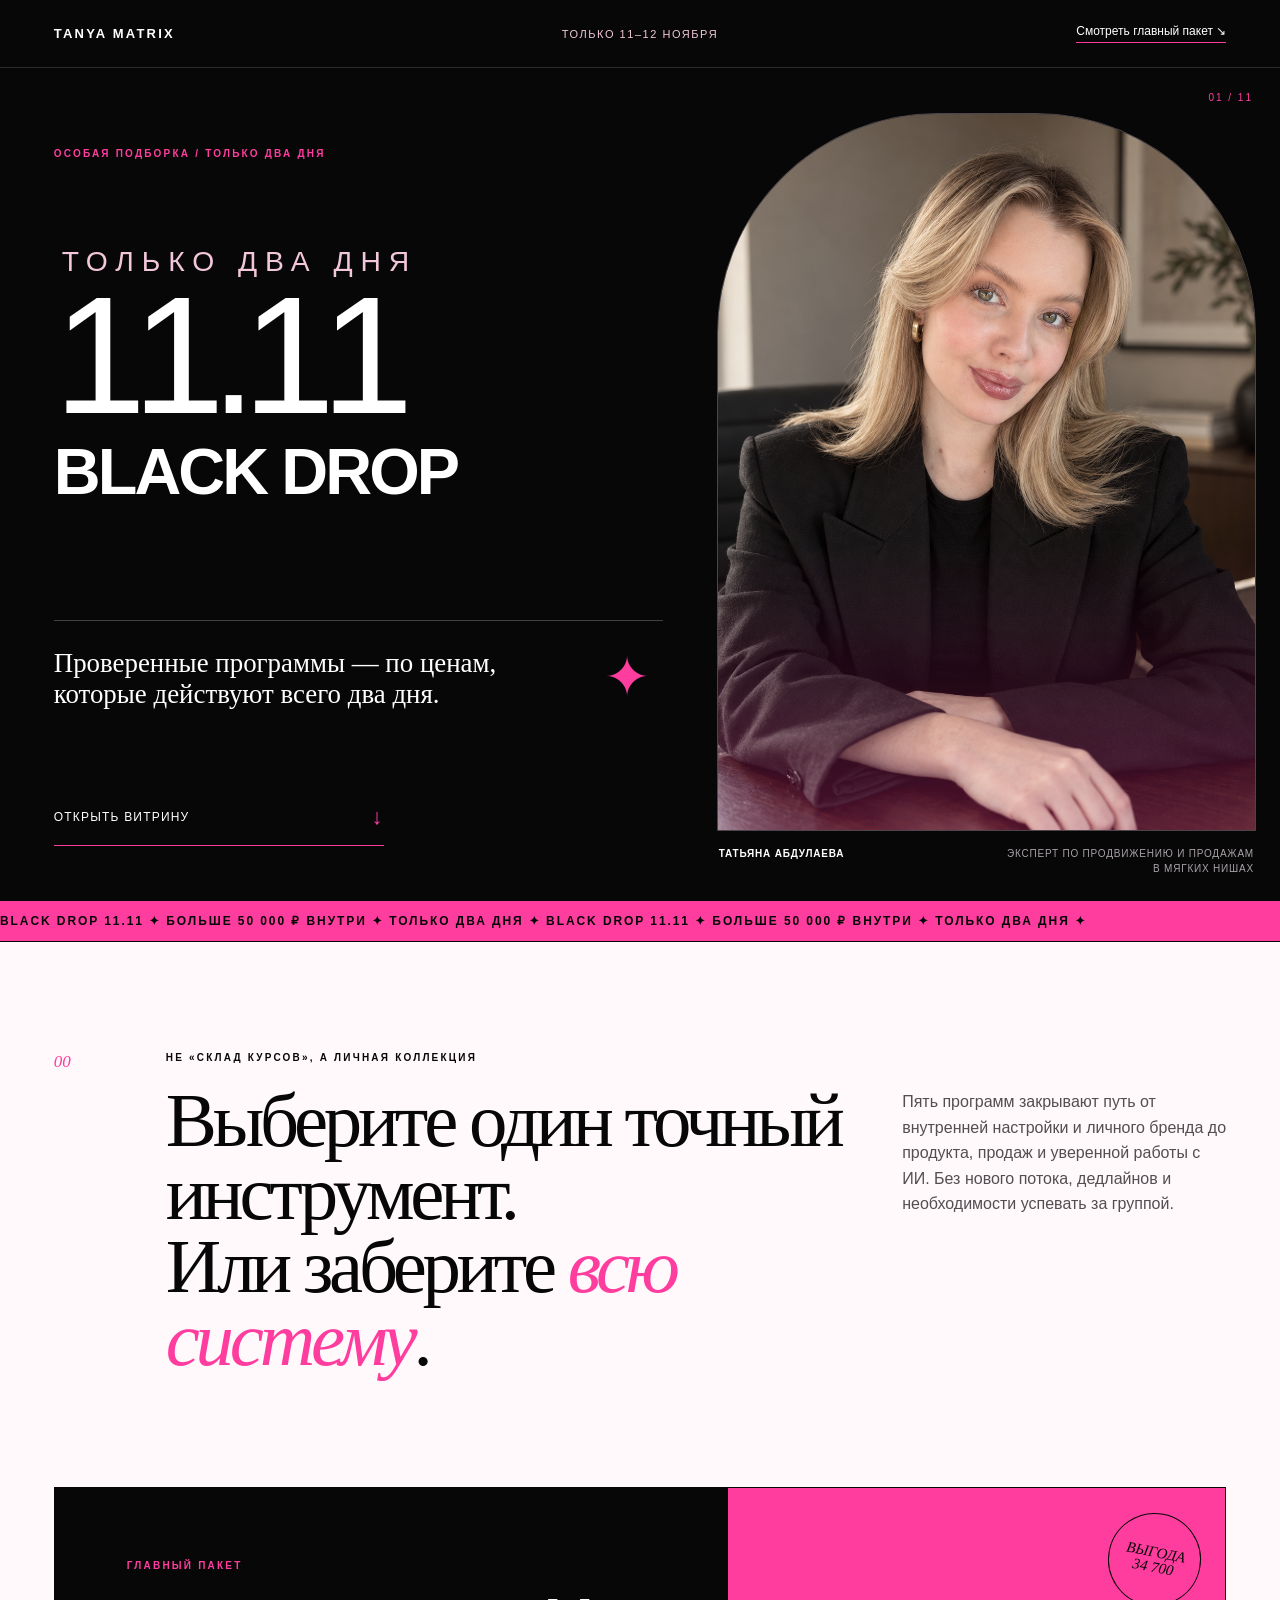
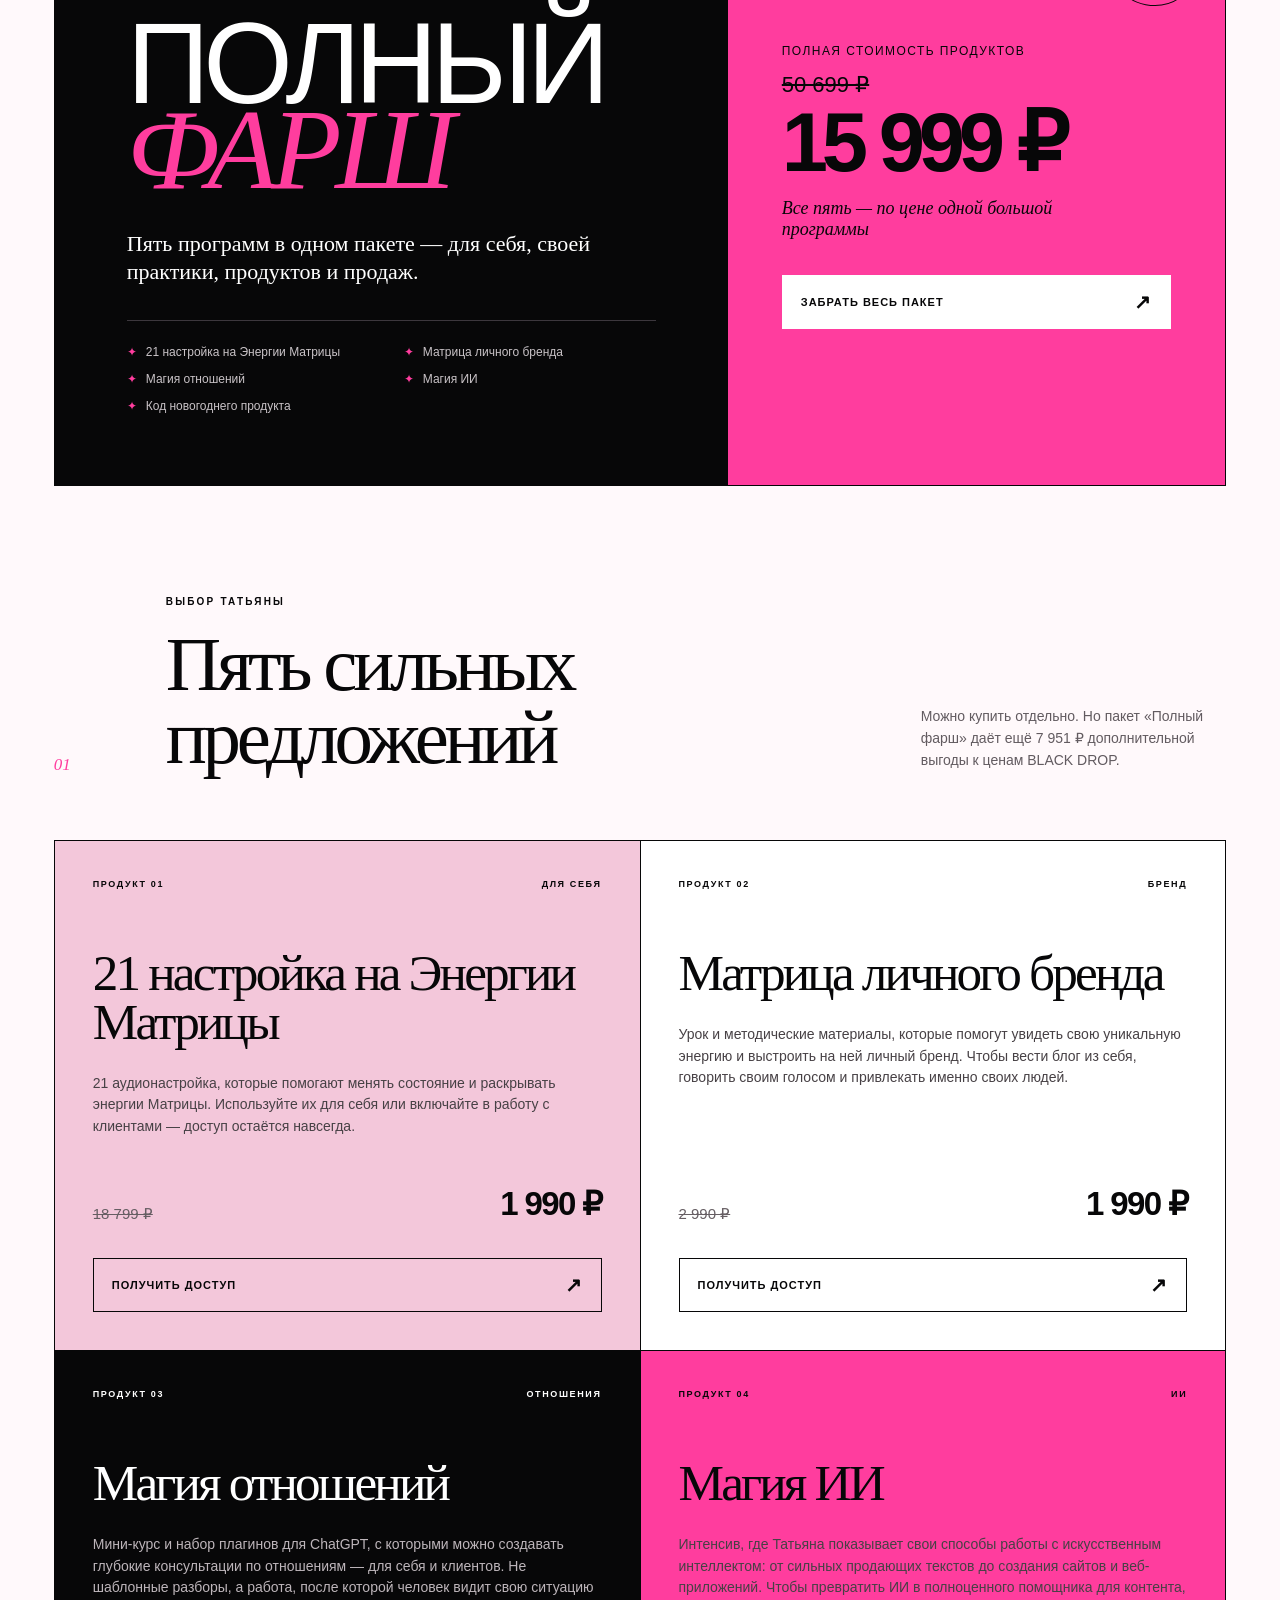
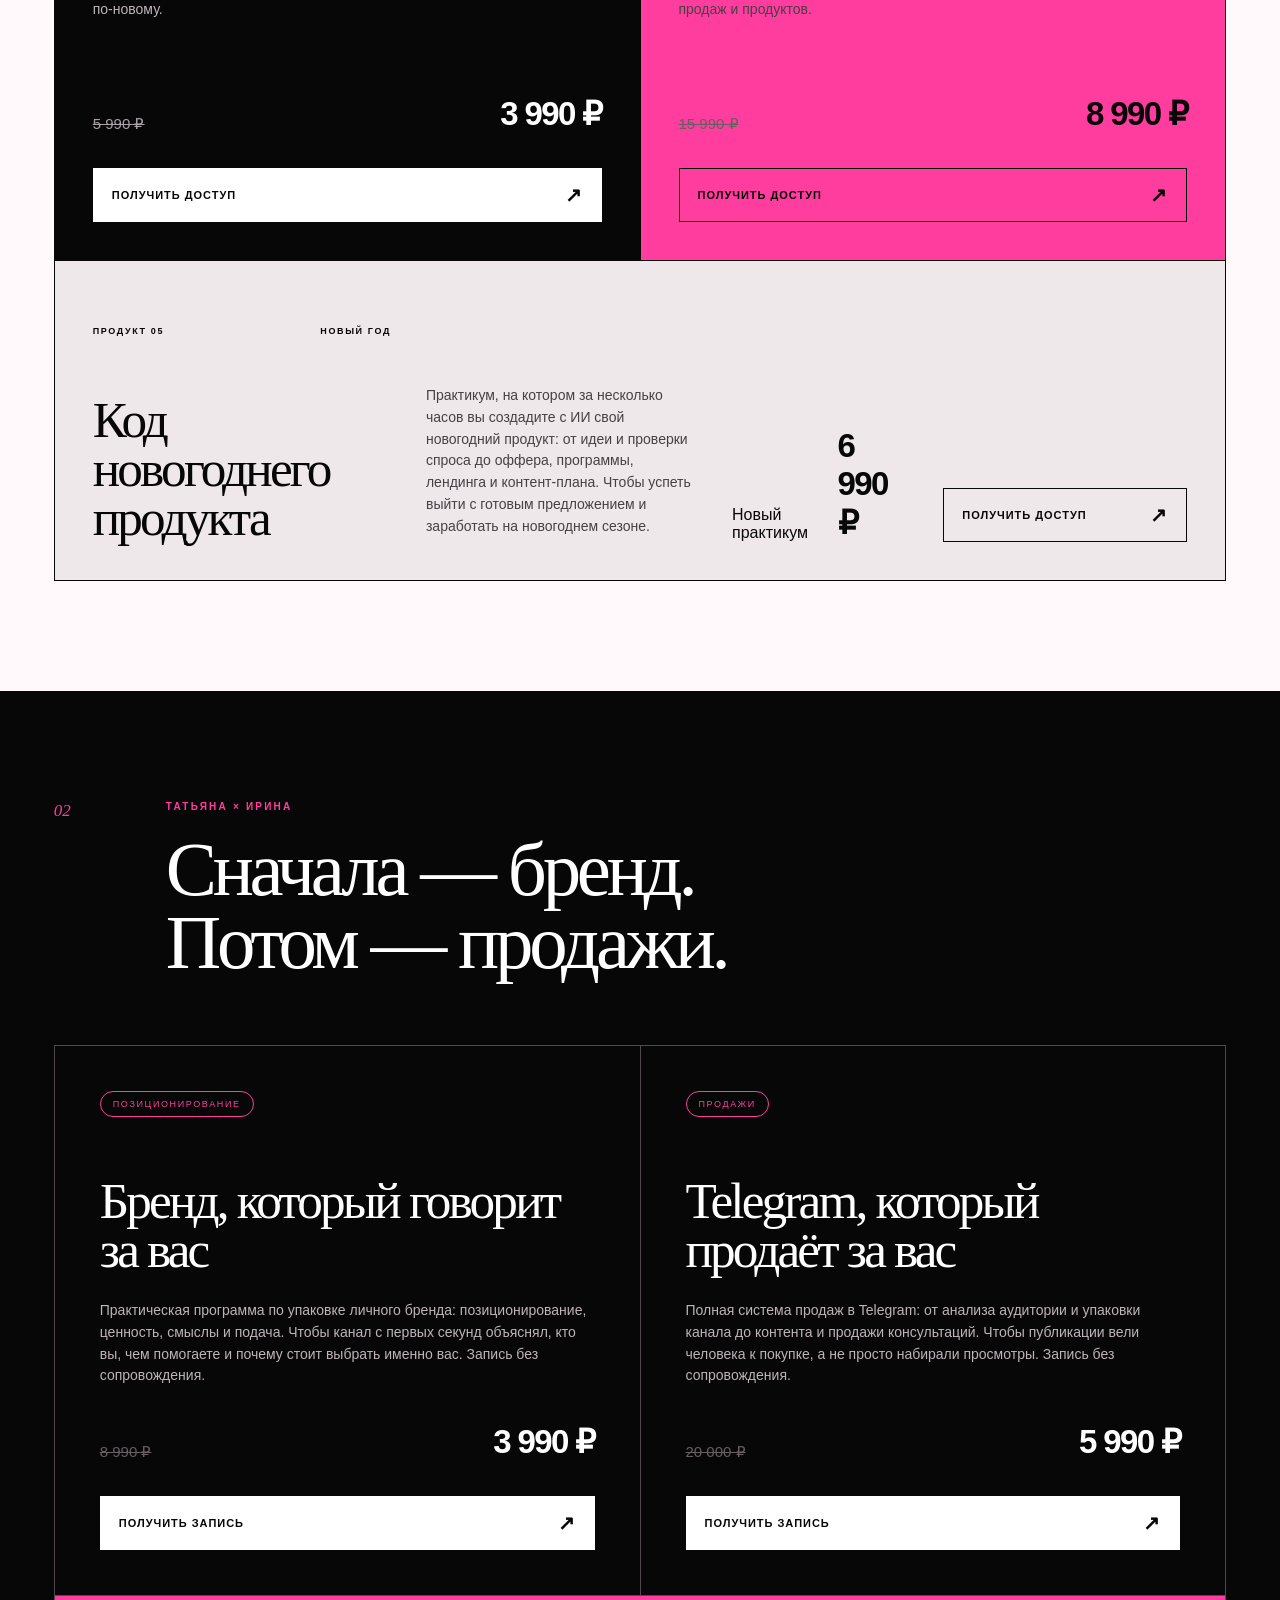
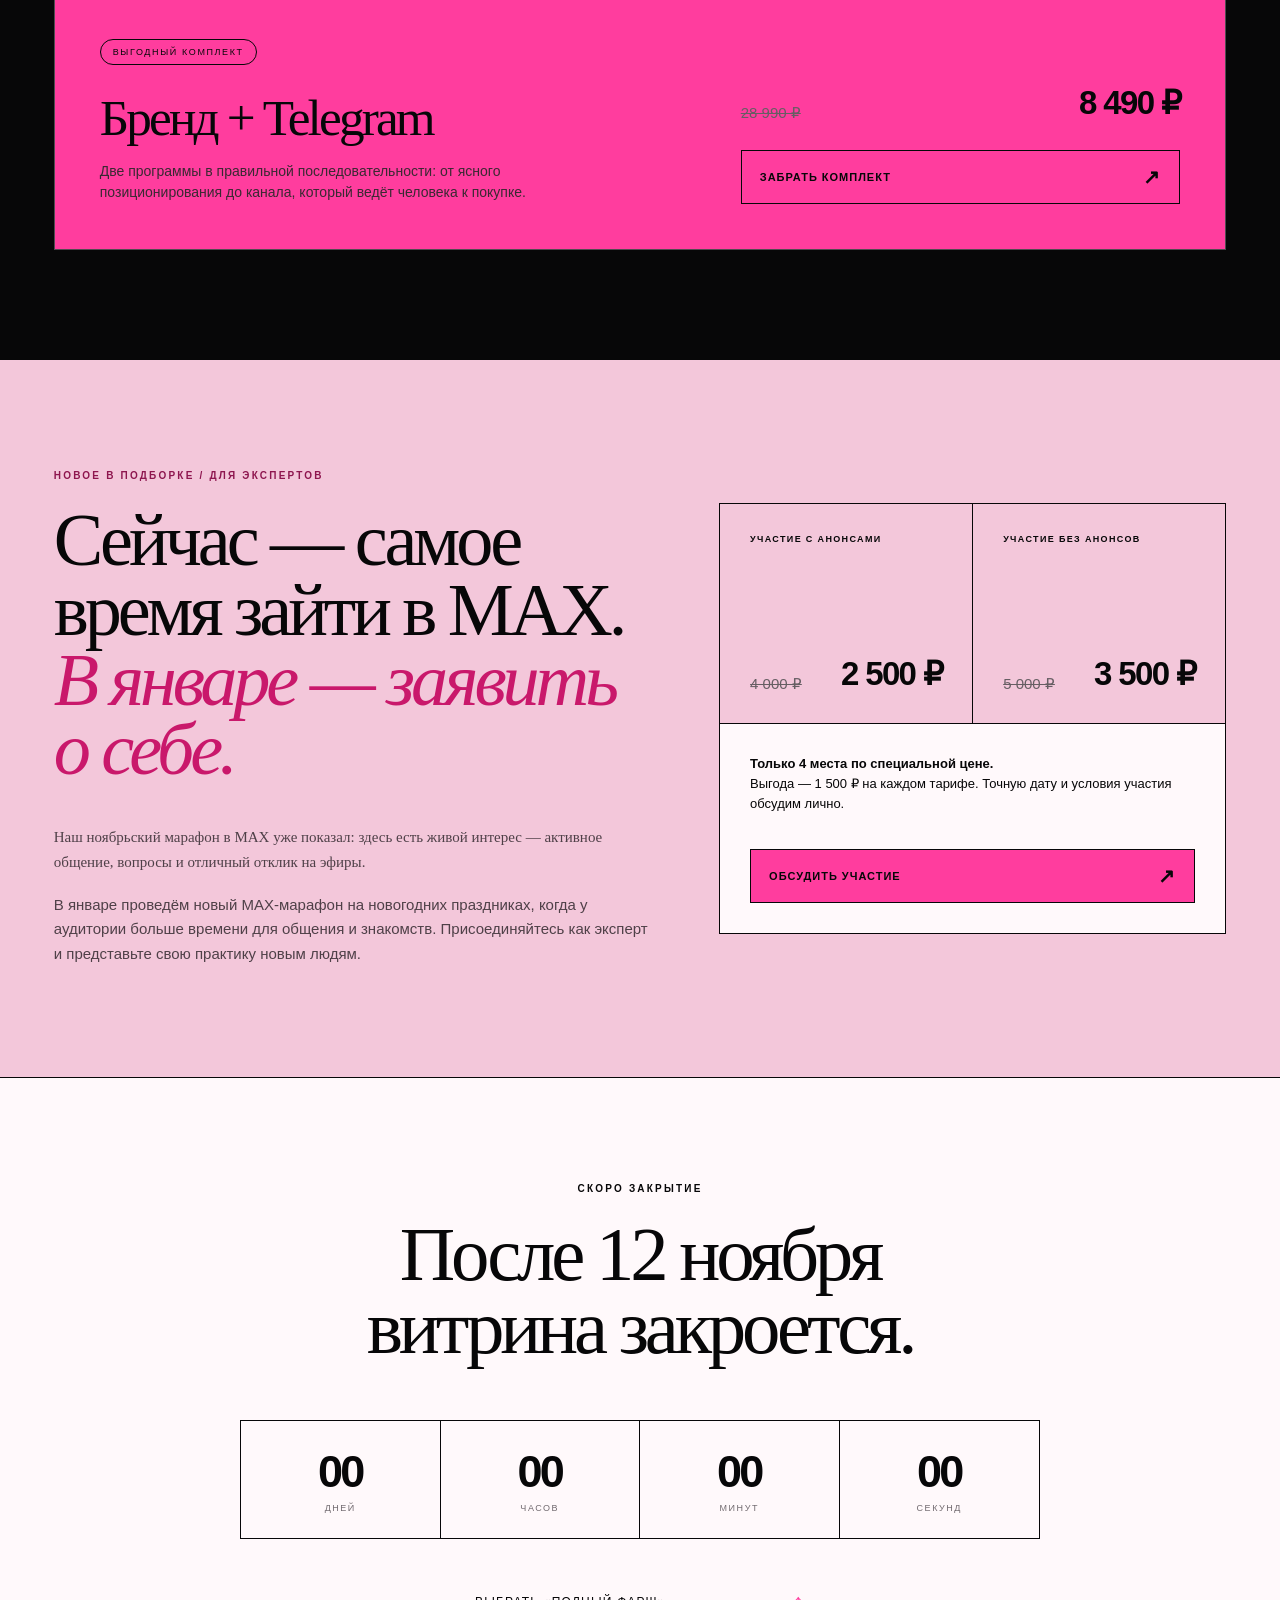
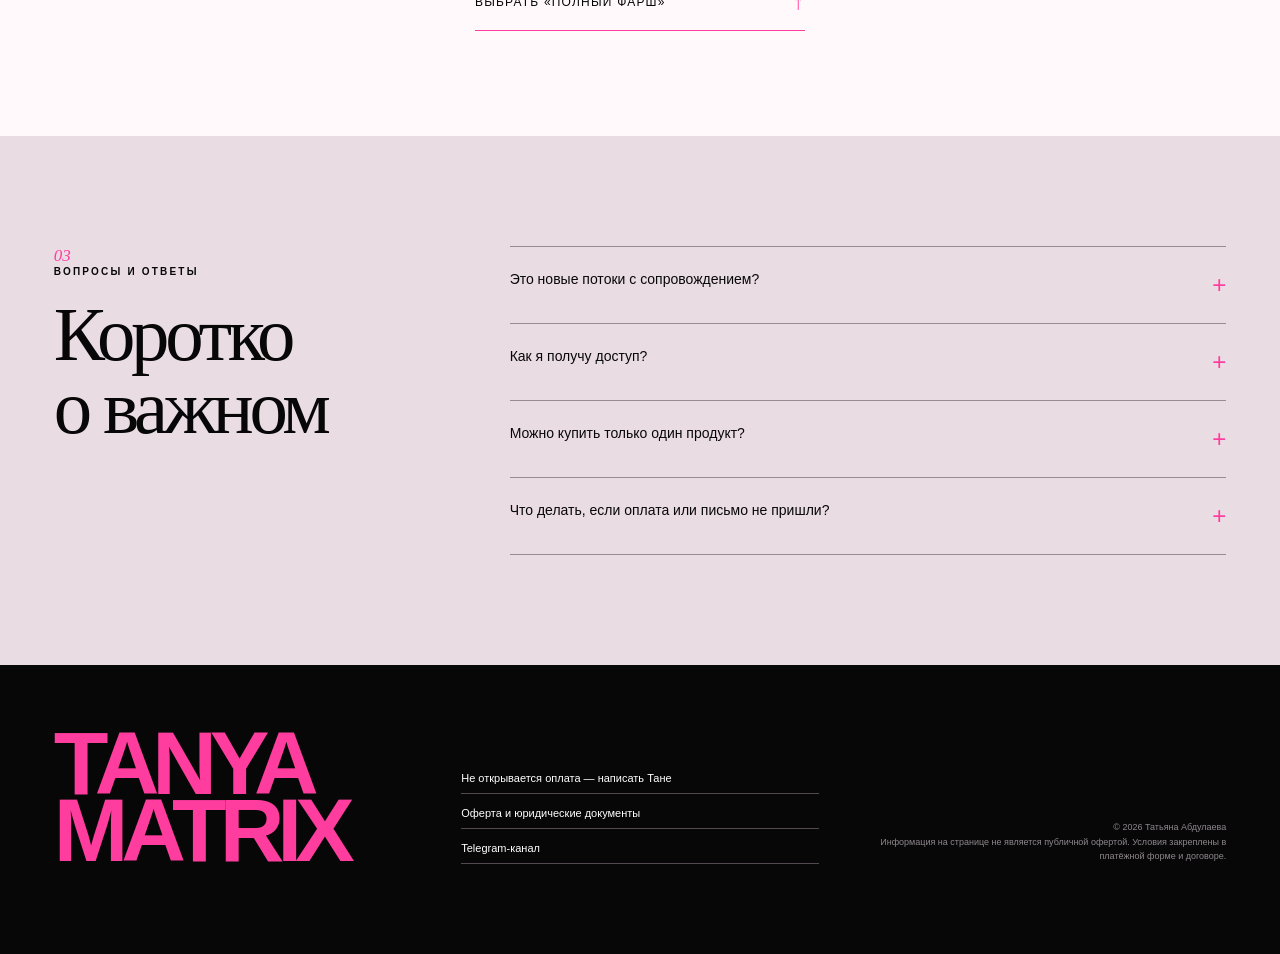
==== commit 9c7861ea: "Rename sale campaign to BLACK DROP" ====
--- a/index.html
+++ b/index.html
@@ -4,8 +4,8 @@
   <meta charset="utf-8">
   <meta name="viewport" content="width=device-width, initial-scale=1">
   <meta name="theme-color" content="#070708">
-  <meta name="description" content="Распродажа 11.11 от Татьяны Абдулаевой: программы по Матрице, личному бренду, отношениям, ИИ и продажам.">
-  <title>Распродажа 11.11 — Татьяна Абдулаева</title>
+  <meta name="description" content="BLACK DROP 11.11 от Татьяны Абдулаевой: программы по Матрице, личному бренду, отношениям, ИИ и продажам.">
+  <title>BLACK DROP 11.11 — Татьяна Абдулаева</title>
   <link rel="icon" href="favicon.svg" type="image/svg+xml">
   <link rel="stylesheet" href="styles.css">
 </head>
@@ -22,7 +22,7 @@
     <section class="hero">
       <div class="hero-copy">
         <p class="kicker">ОСОБАЯ ПОДБОРКА / ТОЛЬКО ДВА ДНЯ</p>
-        <h1><span>ТОЛЬКО ДВА ДНЯ</span> 11.11<br><b>РАСПРОДАЖА</b></h1>
+        <h1><span>ТОЛЬКО ДВА ДНЯ</span> 11.11<br><b>BLACK DROP</b></h1>
         <div class="hero-line">
           <p>Проверенные программы — по ценам, которые действуют всего два дня.</p>
           <span class="hero-mark">✦</span>
@@ -43,7 +43,7 @@
     </section>
 
     <div class="ticker" aria-hidden="true">
-      <div>РАСПРОДАЖА 11.11 ✦ БОЛЬШЕ 50 000 ₽ ВНУТРИ ✦ ТОЛЬКО ДВА ДНЯ ✦ РАСПРОДАЖА 11.11 ✦ БОЛЬШЕ 50 000 ₽ ВНУТРИ ✦ ТОЛЬКО ДВА ДНЯ ✦</div>
+      <div>BLACK DROP 11.11 ✦ БОЛЬШЕ 50 000 ₽ ВНУТРИ ✦ ТОЛЬКО ДВА ДНЯ ✦ BLACK DROP 11.11 ✦ БОЛЬШЕ 50 000 ₽ ВНУТРИ ✦ ТОЛЬКО ДВА ДНЯ ✦</div>
     </div>
 
     <section class="manifesto section">
@@ -86,7 +86,7 @@
           <p class="eyebrow">ВЫБОР ТАТЬЯНЫ</p>
           <h2>Пять сильных<br>предложений</h2>
         </div>
-        <p>Можно купить отдельно. Но пакет «Полный фарш» даёт ещё 7 951 ₽ дополнительной выгоды к ценам распродажи.</p>
+        <p>Можно купить отдельно. Но пакет «Полный фарш» даёт ещё 7 951 ₽ дополнительной выгоды к ценам BLACK DROP.</p>
       </div>
 
       <div class="product-grid">
@@ -201,7 +201,7 @@
     <section class="deadline section-narrow">
       <p class="eyebrow">СКОРО ЗАКРЫТИЕ</p>
       <h2>После 12 ноября<br>витрина закроется.</h2>
-      <div class="timer" aria-label="До закрытия распродажи">
+      <div class="timer" aria-label="До закрытия BLACK DROP">
         <div><strong id="days">00</strong><span>дней</span></div>
         <div><strong id="hours">00</strong><span>часов</span></div>
         <div><strong id="minutes">00</strong><span>минут</span></div>
